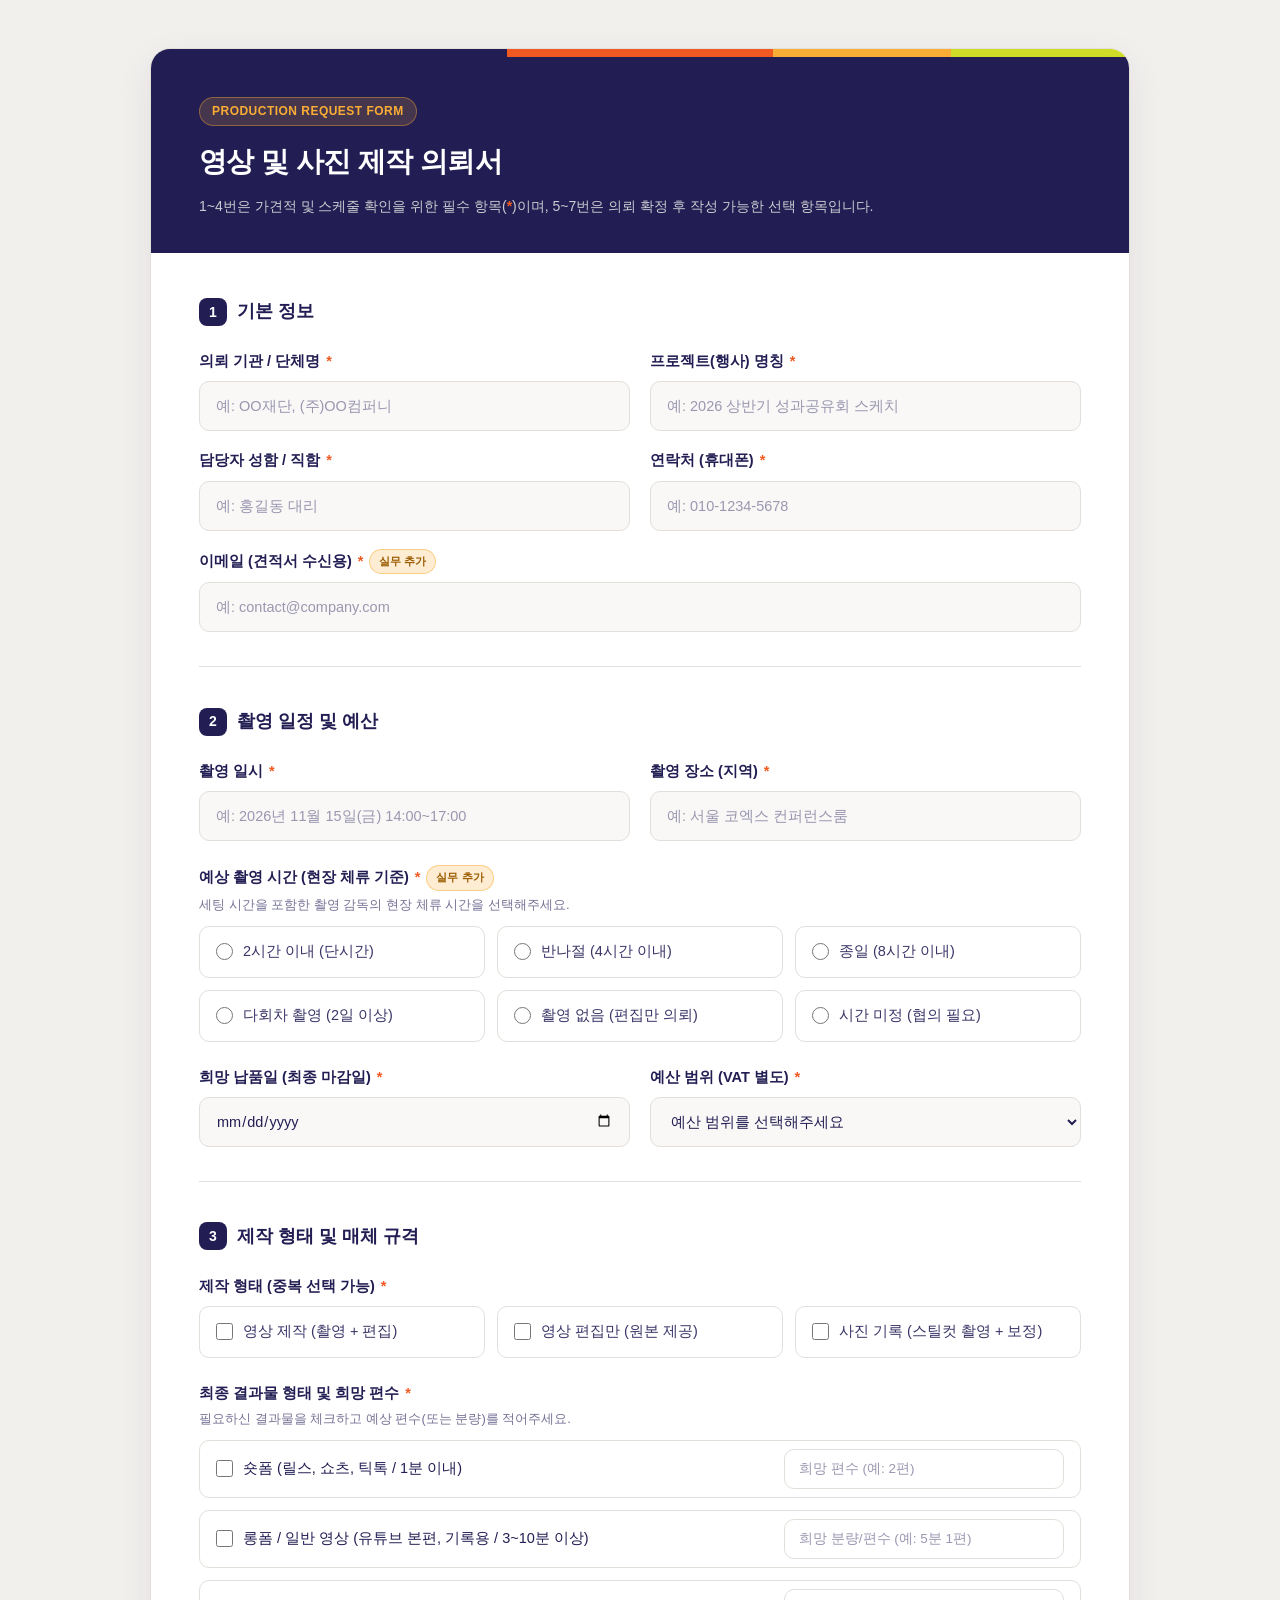
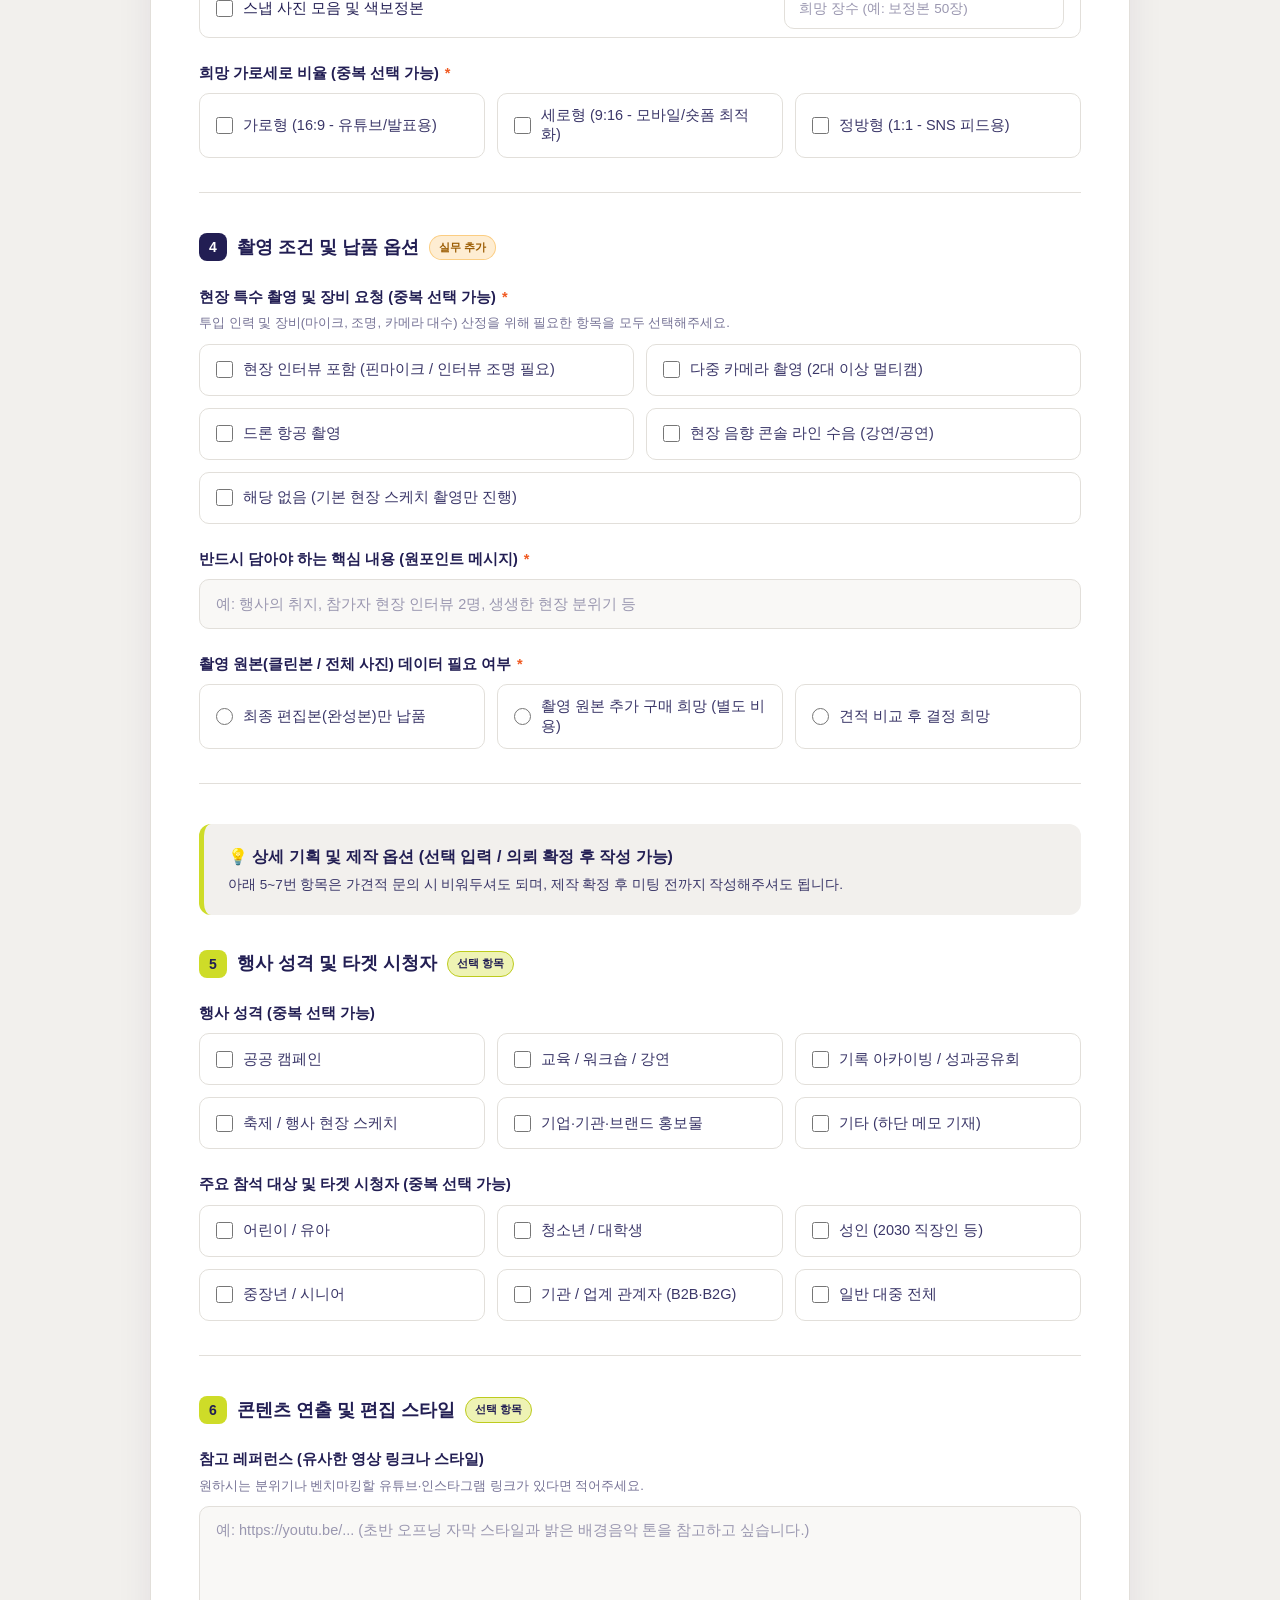
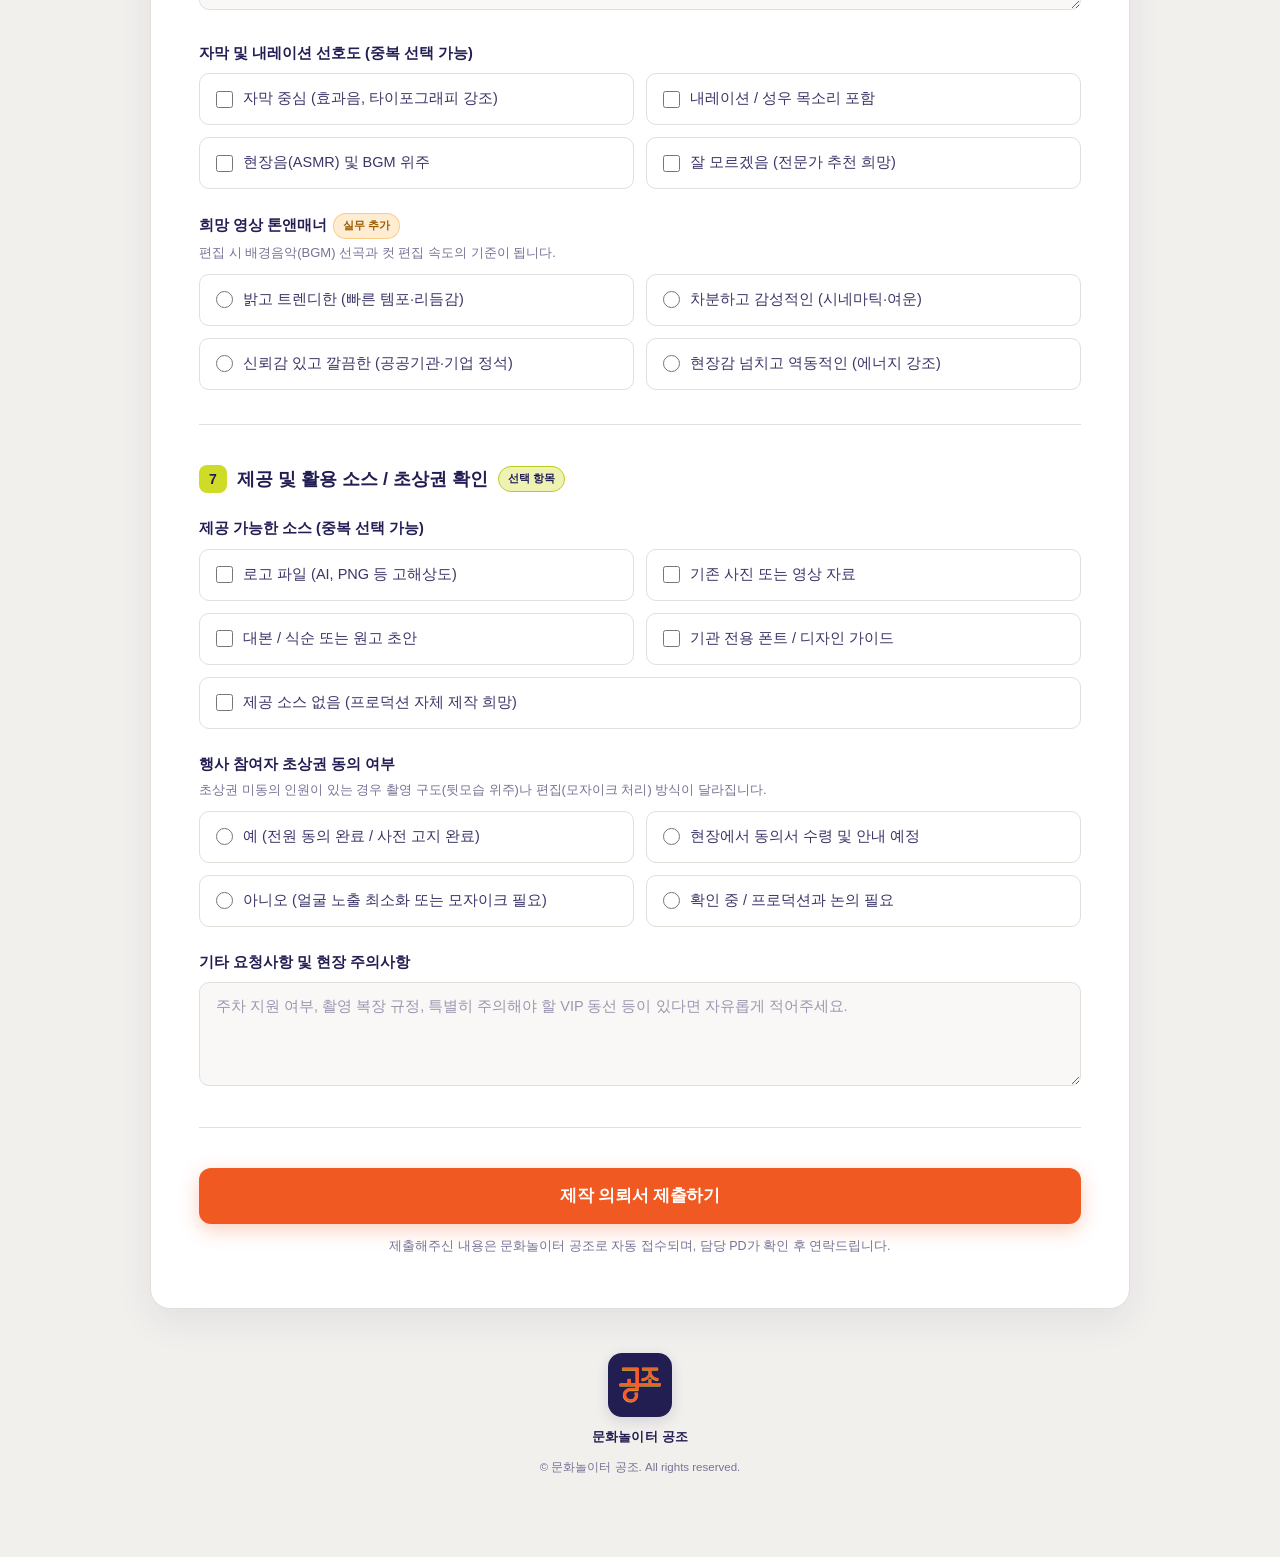
==== index.html @ 6159cf39 "Add files via upload" ====
<!DOCTYPE html>
<html lang="ko">
<head>
  <meta charset="UTF-8" />
  <meta name="viewport" content="width=device-width, initial-scale=1.0" />
  <title>영상 및 사진 제작 의뢰서</title>
  <style>
    :root {
      /* Brand Color Palette */
      --brand-bg: #F2F0ED;       /* Warm Off-White */
      --brand-amber: #FAAD34;    /* Golden Amber */
      --brand-lime: #CEDC28;     /* Chartreuse Lime */
      --brand-orange: #F05A22;   /* Vibrant Orange */
      --brand-navy: #221E53;     /* Deep Indigo Navy */

      /* UI Semantic Tokens */
      --card-bg: #FFFFFF;
      --surface-warm: #F9F8F6;
      --text-main: #221E53;
      --text-body: #3A3668;
      --text-muted: #767396;
      --border: #E2DFDA;
      --border-strong: #CEC9C0;
    }

    * {
      box-sizing: border-box;
      margin: 0;
      padding: 0;
    }

    body {
      font-family: -apple-system, BlinkMacSystemFont, "Pretendard", "Noto Sans KR", "Segoe UI", Roboto, sans-serif;
      background-color: var(--brand-bg);
      color: var(--text-main);
      line-height: 1.6;
      padding: 48px 16px 64px;
    }

    .container {
      max-width: 980px;
      margin: 0 auto;
      background: var(--card-bg);
      border-radius: 20px;
      box-shadow: 0 12px 36px rgba(34, 30, 83, 0.08);
      overflow: hidden;
      border: 1px solid var(--border);
    }

    /* Brand Color Bar at Top */
    .brand-bar {
      display: grid;
      grid-template-columns: 2fr 1.5fr 1fr 1fr;
      height: 8px;
    }
    .brand-bar span:nth-child(1) { background-color: var(--brand-navy); }
    .brand-bar span:nth-child(2) { background-color: var(--brand-orange); }
    .brand-bar span:nth-child(3) { background-color: var(--brand-amber); }
    .brand-bar span:nth-child(4) { background-color: var(--brand-lime); }

    /* Header */
    .header {
      background-color: var(--brand-navy);
      color: #FFFFFF;
      padding: 40px 48px 36px;
      position: relative;
    }

    .header-tag {
      display: inline-flex;
      align-items: center;
      gap: 6px;
      background-color: rgba(250, 173, 52, 0.16);
      color: var(--brand-amber);
      border: 1px solid rgba(250, 173, 52, 0.4);
      font-size: 12px;
      font-weight: 700;
      letter-spacing: 0.04em;
      padding: 4px 12px;
      border-radius: 999px;
      margin-bottom: 14px;
    }

    .header h1 {
      font-size: 28px;
      font-weight: 800;
      letter-spacing: -0.02em;
      margin-bottom: 10px;
      color: #FFFFFF;
    }

    .header p {
      color: rgba(242, 240, 237, 0.82);
      font-size: 14px;
    }

    .header p .req-dot {
      color: var(--brand-orange);
      font-weight: 800;
    }

    form {
      padding: 44px 48px 52px;
    }

    /* Sections */
    .section {
      margin-bottom: 40px;
      padding-bottom: 34px;
      border-bottom: 1px solid var(--border);
    }

    .section:last-of-type {
      border-bottom: none;
      margin-bottom: 28px;
    }

    .section-title {
      font-size: 18px;
      font-weight: 800;
      color: var(--brand-navy);
      margin-bottom: 24px;
      display: flex;
      align-items: center;
      flex-wrap: wrap;
      gap: 10px;
    }

    .sec-num {
      display: inline-flex;
      align-items: center;
      justify-content: center;
      width: 28px;
      height: 28px;
      border-radius: 8px;
      background-color: var(--brand-navy);
      color: #FFFFFF;
      font-size: 14px;
      font-weight: 800;
    }

    .sec-num.opt {
      background-color: var(--brand-lime);
      color: var(--brand-navy);
    }

    .badge-new {
      font-size: 11px;
      font-weight: 700;
      padding: 3px 9px;
      border-radius: 999px;
      background-color: rgba(250, 173, 52, 0.22);
      color: #9A5B00;
      border: 1px solid rgba(250, 173, 52, 0.5);
    }

    .badge-opt {
      font-size: 11px;
      font-weight: 700;
      padding: 3px 9px;
      border-radius: 999px;
      background-color: rgba(206, 220, 40, 0.35);
      color: var(--brand-navy);
      border: 1px solid #BDCB1E;
    }

    /* Phase 2 Banner (Sections 5-7) */
    .phase-banner {
      background-color: var(--brand-bg);
      border-left: 5px solid var(--brand-lime);
      border-radius: 12px;
      padding: 20px 24px;
      margin: 40px 0 34px;
    }

    .phase-banner h2 {
      font-size: 16px;
      font-weight: 800;
      color: var(--brand-navy);
      margin-bottom: 4px;
      display: flex;
      align-items: center;
      gap: 8px;
    }

    .phase-banner p {
      font-size: 13.5px;
      color: var(--text-body);
    }

    /* Form Controls */
    .form-grid {
      display: grid;
      grid-template-columns: repeat(2, minmax(0, 1fr));
      gap: 18px 20px;
    }

    .form-grid .form-group {
      margin-bottom: 0;
    }

    .form-group {
      margin-bottom: 24px;
    }

    .form-group:last-child {
      margin-bottom: 0;
    }

    .form-group.full {
      grid-column: 1 / -1;
    }

    label.field-label {
      display: flex;
      align-items: center;
      gap: 6px;
      font-size: 14.5px;
      font-weight: 700;
      color: var(--brand-navy);
      margin-bottom: 8px;
    }

    .req {
      color: var(--brand-orange);
      font-weight: 800;
    }

    .helper-text {
      font-size: 13px;
      color: var(--text-muted);
      margin-top: -4px;
      margin-bottom: 10px;
    }

    input[type="text"],
    input[type="tel"],
    input[type="email"],
    input[type="date"],
    input[type="number"],
    input[type="url"],
    select {
      width: 100%;
      height: 50px;
      padding: 0 16px;
      border: 1.5px solid var(--border);
      border-radius: 10px;
      font-size: 14.5px;
      font-family: inherit;
      color: var(--brand-navy);
      background: var(--surface-warm);
      transition: all 0.15s ease;
    }

    textarea {
      width: 100%;
      min-height: 104px;
      padding: 14px 16px;
      border: 1.5px solid var(--border);
      border-radius: 10px;
      font-size: 14.5px;
      font-family: inherit;
      color: var(--brand-navy);
      background: var(--surface-warm);
      resize: vertical;
      transition: all 0.15s ease;
    }

    input::placeholder,
    textarea::placeholder {
      color: #9A97B0;
    }

    input:focus,
    select:focus,
    textarea:focus {
      outline: none;
      background: #FFFFFF;
      border-color: var(--brand-orange);
      box-shadow: 0 0 0 3px rgba(240, 90, 34, 0.14);
    }

    /* Standardized Option Cards (Radio & Checkbox) */
    .options-grid {
      display: grid;
      grid-template-columns: repeat(3, minmax(0, 1fr));
      gap: 12px;
    }

    .options-grid.cols-2 {
      grid-template-columns: repeat(2, minmax(0, 1fr));
    }

    .options-grid.cols-3 {
      grid-template-columns: repeat(3, minmax(0, 1fr));
    }

    .option-card {
      display: flex;
      align-items: center;
      gap: 10px;
      min-height: 52px;
      padding: 12px 16px;
      border: 1.5px solid var(--border);
      border-radius: 10px;
      background-color: #FFFFFF;
      cursor: pointer;
      font-size: 14.5px;
      line-height: 1.35;
      color: var(--text-body);
      transition: all 0.15s ease;
    }

    .option-card.span-full {
      grid-column: 1 / -1;
    }

    .option-card:hover {
      background-color: var(--surface-warm);
      border-color: var(--brand-amber);
    }

    .option-card input {
      flex-shrink: 0;
      margin: 0;
      accent-color: var(--brand-orange);
      width: 17px;
      height: 17px;
    }

    .option-card:has(input:checked) {
      background-color: rgba(250, 173, 52, 0.08);
      border-color: var(--brand-orange);
      color: var(--brand-navy);
      font-weight: 700;
      box-shadow: 0 2px 8px rgba(240, 90, 34, 0.08);
    }

    /* Deliverable Inline Rows */
    .inline-input-row {
      display: grid;
      grid-template-columns: 1fr 280px;
      align-items: center;
      gap: 16px;
      min-height: 58px;
      padding: 8px 16px;
      border: 1.5px solid var(--border);
      border-radius: 10px;
      margin-bottom: 12px;
      background-color: #FFFFFF;
      transition: all 0.15s ease;
    }

    .inline-input-row:last-child {
      margin-bottom: 0;
    }

    .inline-input-row:has(input[type="checkbox"]:checked) {
      border-color: var(--brand-orange);
      background-color: rgba(250, 173, 52, 0.08);
    }

    .inline-input-row label {
      display: flex;
      align-items: center;
      gap: 10px;
      font-size: 14.5px;
      color: var(--brand-navy);
      font-weight: 500;
      cursor: pointer;
    }

    .inline-input-row input[type="checkbox"] {
      flex-shrink: 0;
      accent-color: var(--brand-orange);
      width: 17px;
      height: 17px;
    }

    .inline-input-row input[type="text"] {
      width: 100%;
      height: 40px;
      padding: 0 14px;
      font-size: 13.5px;
      background-color: #FFFFFF;
    }

    /* Submit CTA & Secondary Action Buttons */
    .submit-area {
      margin-top: 16px;
      display: flex;
      flex-direction: column;
      gap: 12px;
    }

    .submit-btn {
      width: 100%;
      padding: 17px 24px;
      background-color: var(--brand-orange);
      color: #FFFFFF;
      border: none;
      border-radius: 12px;
      font-size: 16.5px;
      font-weight: 800;
      letter-spacing: -0.01em;
      cursor: pointer;
      transition: background-color 0.18s ease, transform 0.1s ease, box-shadow 0.18s ease;
      box-shadow: 0 6px 20px rgba(240, 90, 34, 0.28);
    }

    .submit-btn:hover {
      background-color: var(--brand-navy);
      box-shadow: 0 6px 20px rgba(34, 30, 83, 0.25);
    }

    .submit-btn:disabled {
      opacity: 0.65;
      cursor: wait;
    }

    .secondary-actions {
      display: grid;
      grid-template-columns: 1fr 1fr;
      gap: 12px;
    }

    .sec-btn {
      padding: 13px 18px;
      background-color: var(--surface-warm);
      color: var(--brand-navy);
      border: 1.5px solid var(--border-strong);
      border-radius: 10px;
      font-size: 14px;
      font-weight: 700;
      cursor: pointer;
      display: inline-flex;
      align-items: center;
      justify-content: center;
      gap: 8px;
      transition: all 0.15s ease;
    }

    .sec-btn:hover {
      background-color: #FFFFFF;
      border-color: var(--brand-navy);
    }

    /* Operator Original View Banner */
    .admin-view-bar {
      display: none;
      max-width: 980px;
      margin: 0 auto 18px;
      background-color: var(--brand-navy);
      color: #FFFFFF;
      padding: 16px 24px;
      border-radius: 14px;
      border-left: 6px solid var(--brand-lime);
      box-shadow: 0 8px 24px rgba(34, 30, 83, 0.15);
      align-items: center;
      justify-content: space-between;
      flex-wrap: wrap;
      gap: 12px;
    }

    .admin-view-bar.active {
      display: flex;
    }

    .admin-view-info {
      display: flex;
      flex-direction: column;
      gap: 2px;
    }

    .admin-view-title {
      font-size: 15px;
      font-weight: 800;
      color: var(--brand-lime);
    }

    .admin-view-sub {
      font-size: 13px;
      color: rgba(242, 240, 237, 0.85);
    }

    .admin-view-actions {
      display: flex;
      gap: 10px;
    }

    .admin-btn {
      padding: 10px 16px;
      border-radius: 8px;
      font-size: 13.5px;
      font-weight: 700;
      cursor: pointer;
      border: none;
      transition: all 0.15s ease;
    }

    .admin-btn.primary {
      background-color: var(--brand-orange);
      color: #FFFFFF;
    }

    .admin-btn.primary:hover {
      background-color: var(--brand-amber);
      color: var(--brand-navy);
    }

    .admin-btn.outline {
      background-color: rgba(255, 255, 255, 0.12);
      color: #FFFFFF;
      border: 1px solid rgba(255, 255, 255, 0.3);
    }

    /* Result / Status Modal */
    .status-modal-backdrop {
      display: none;
      position: fixed;
      inset: 0;
      background: rgba(34, 30, 83, 0.55);
      z-index: 9999;
      align-items: center;
      justify-content: center;
      padding: 20px;
    }

    .status-modal-backdrop.active {
      display: flex;
    }

    .status-modal {
      background: #FFFFFF;
      max-width: 520px;
      width: 100%;
      border-radius: 18px;
      padding: 32px 28px;
      box-shadow: 0 20px 50px rgba(34, 30, 83, 0.25);
      border-top: 6px solid var(--brand-orange);
      text-align: center;
    }

    .status-modal h3 {
      font-size: 20px;
      font-weight: 800;
      color: var(--brand-navy);
      margin-bottom: 10px;
    }

    .status-modal p {
      font-size: 14px;
      color: var(--text-body);
      margin-bottom: 20px;
      line-height: 1.6;
    }

    .status-modal-btns {
      display: flex;
      gap: 10px;
      justify-content: center;
      flex-wrap: wrap;
    }

    .footer-note {
      text-align: center;
      font-size: 12.5px;
      color: var(--text-muted);
    }

    /* Page Bottom Brand Footer */
    .page-footer {
      max-width: 980px;
      margin: 28px auto 0;
      padding: 16px 20px;
      display: flex;
      flex-direction: column;
      align-items: center;
      justify-content: center;
      gap: 10px;
      text-align: center;
    }

    .brand-logo-link {
      display: inline-flex;
      align-items: center;
      justify-content: center;
      border-radius: 14px;
      overflow: hidden;
      box-shadow: 0 4px 14px rgba(34, 30, 83, 0.14);
      transition: transform 0.15s ease, box-shadow 0.15s ease;
    }

    .brand-logo-link:hover {
      transform: translateY(-2px);
      box-shadow: 0 6px 18px rgba(34, 30, 83, 0.22);
    }

    .brand-logo-img {
      width: 64px;
      height: 64px;
      display: block;
      object-fit: cover;
    }

    .brand-footer-name {
      font-size: 13px;
      font-weight: 700;
      color: var(--brand-navy);
      letter-spacing: 0.02em;
    }

    .brand-footer-copy {
      font-size: 11.5px;
      color: var(--text-muted);
    }

    @media (max-width: 768px) {
      .header {
        padding: 28px 22px;
      }
      form {
        padding: 28px 20px 36px;
      }
      .form-grid,
      .options-grid,
      .options-grid.cols-2,
      .options-grid.cols-3,
      .secondary-actions {
        grid-template-columns: 1fr;
      }
      .inline-input-row {
        grid-template-columns: 1fr;
        gap: 10px;
        padding: 12px 14px;
      }
    }

    /* Print / Save as PDF Mode */
    @media print {
      * {
        -webkit-print-color-adjust: exact !important;
        print-color-adjust: exact !important;
      }
      body {
        background-color: #FFFFFF !important;
        padding: 0 !important;
      }
      .container {
        max-width: 100% !important;
        box-shadow: none !important;
        border: 1px solid #CEC9C0 !important;
      }
      .no-print,
      .submit-area,
      .admin-view-bar,
      .status-modal-backdrop {
        display: none !important;
      }
      .section,
      .form-group,
      .phase-banner,
      .page-footer {
        break-inside: avoid;
      }
    }
  </style>
</head>
<body>
  <!-- Operator Original View Mode Bar (Shown when opening a submitted form link) -->
  <div id="adminViewBar" class="admin-view-bar no-print">
    <div class="admin-view-info">
      <div class="admin-view-title" id="adminViewTitle">📋 의뢰자 작성 원본 열람 모드</div>
      <div class="admin-view-sub" id="adminViewSub">의뢰자가 제출한 원본 화면입니다. 우측 버튼을 눌러 A4 PDF로 저장하거나 인쇄할 수 있습니다.</div>
    </div>
    <div class="admin-view-actions">
      <button type="button" class="admin-btn outline" id="toggleEditBtn" onclick="toggleReadOnlyMode()">✏️ 내용 수정 잠금 해제</button>
      <button type="button" class="admin-btn primary" onclick="window.print()">🖨️ A4 PDF로 저장 / 인쇄하기</button>
    </div>
  </div>

  <div class="container">
    <!-- Top Brand Palette Strip -->
    <div class="brand-bar">
      <span></span>
      <span></span>
      <span></span>
      <span></span>
    </div>

    <div class="header">
      <div class="header-tag">PRODUCTION REQUEST FORM</div>
      <h1>영상 및 사진 제작 의뢰서</h1>
      <p>1~4번은 가견적 및 스케줄 확인을 위한 필수 항목(<span class="req-dot">*</span>)이며, 5~7번은 의뢰 확정 후 작성 가능한 선택 항목입니다.</p>
    </div>

    <form id="productionRequestForm">
      <!-- 1. 기본 정보 -->
      <div class="section">
        <div class="section-title">
          <span class="sec-num">1</span>
          기본 정보
        </div>
        <div class="form-grid">
          <div class="form-group">
            <label class="field-label">의뢰 기관 / 단체명 <span class="req">*</span></label>
            <input type="text" name="organization" placeholder="예: OO재단, (주)OO컴퍼니" required />
          </div>
          <div class="form-group">
            <label class="field-label">프로젝트(행사) 명칭 <span class="req">*</span></label>
            <input type="text" name="projectName" placeholder="예: 2026 상반기 성과공유회 스케치" required />
          </div>
          <div class="form-group">
            <label class="field-label">담당자 성함 / 직함 <span class="req">*</span></label>
            <input type="text" name="managerName" placeholder="예: 홍길동 대리" required />
          </div>
          <div class="form-group">
            <label class="field-label">연락처 (휴대폰) <span class="req">*</span></label>
            <input type="tel" name="phone" placeholder="예: 010-1234-5678" required />
          </div>
          <div class="form-group full">
            <label class="field-label">
              이메일 (견적서 수신용) <span class="req">*</span>
              <span class="badge-new">실무 추가</span>
            </label>
            <input type="email" name="email" placeholder="예: contact@company.com" required />
          </div>
        </div>
      </div>

      <!-- 2. 일정 및 예산 -->
      <div class="section">
        <div class="section-title">
          <span class="sec-num">2</span>
          촬영 일정 및 예산
        </div>
        <div class="form-grid" style="margin-bottom: 24px;">
          <div class="form-group">
            <label class="field-label">촬영 일시 <span class="req">*</span></label>
            <input type="text" name="shootDate" placeholder="예: 2026년 11월 15일(금) 14:00~17:00" required />
          </div>
          <div class="form-group">
            <label class="field-label">촬영 장소 (지역) <span class="req">*</span></label>
            <input type="text" name="shootLocation" placeholder="예: 서울 코엑스 컨퍼런스룸" required />
          </div>
        </div>

        <div class="form-group">
          <label class="field-label">
            예상 촬영 시간 (현장 체류 기준) <span class="req">*</span>
            <span class="badge-new">실무 추가</span>
          </label>
          <p class="helper-text">세팅 시간을 포함한 촬영 감독의 현장 체류 시간을 선택해주세요.</p>
          <div class="options-grid cols-3">
            <label class="option-card">
              <input type="radio" name="shootDuration" value="2h" required />
              <span>2시간 이내 (단시간)</span>
            </label>
            <label class="option-card">
              <input type="radio" name="shootDuration" value="4h" />
              <span>반나절 (4시간 이내)</span>
            </label>
            <label class="option-card">
              <input type="radio" name="shootDuration" value="8h" />
              <span>종일 (8시간 이내)</span>
            </label>
            <label class="option-card">
              <input type="radio" name="shootDuration" value="multi" />
              <span>다회차 촬영 (2일 이상)</span>
            </label>
            <label class="option-card">
              <input type="radio" name="shootDuration" value="edit_only" />
              <span>촬영 없음 (편집만 의뢰)</span>
            </label>
            <label class="option-card">
              <input type="radio" name="shootDuration" value="undecided" />
              <span>시간 미정 (협의 필요)</span>
            </label>
          </div>
        </div>

        <div class="form-grid">
          <div class="form-group">
            <label class="field-label">희망 납품일 (최종 마감일) <span class="req">*</span></label>
            <input type="date" name="deadline" required />
          </div>
          <div class="form-group">
            <label class="field-label">예산 범위 (VAT 별도) <span class="req">*</span></label>
            <select name="budget" required>
              <option value="" disabled selected>예산 범위를 선택해주세요</option>
              <option value="under_100">100만 원 미만</option>
              <option value="100_300">100만 원 ~ 300만 원</option>
              <option value="300_500">300만 원 ~ 500만 원</option>
              <option value="500_1000">500만 원 ~ 1,000만 원</option>
              <option value="over_1000">1,000만 원 이상</option>
              <option value="proposal">예산 미정 (견적 제안 희망)</option>
            </select>
          </div>
        </div>
      </div>

      <!-- 3. 제작 형태 및 매체 규격 -->
      <div class="section">
        <div class="section-title">
          <span class="sec-num">3</span>
          제작 형태 및 매체 규격
        </div>

        <div class="form-group">
          <label class="field-label">제작 형태 (중복 선택 가능) <span class="req">*</span></label>
          <div class="options-grid cols-3">
            <label class="option-card">
              <input type="checkbox" name="prodType" value="video_full" />
              <span>영상 제작 (촬영 + 편집)</span>
            </label>
            <label class="option-card">
              <input type="checkbox" name="prodType" value="video_edit_only" />
              <span>영상 편집만 (원본 제공)</span>
            </label>
            <label class="option-card">
              <input type="checkbox" name="prodType" value="photo" />
              <span>사진 기록 (스틸컷 촬영 + 보정)</span>
            </label>
          </div>
        </div>

        <div class="form-group">
          <label class="field-label">최종 결과물 형태 및 희망 편수 <span class="req">*</span></label>
          <p class="helper-text">필요하신 결과물을 체크하고 예상 편수(또는 분량)를 적어주세요.</p>
          <div class="inline-input-row">
            <label>
              <input type="checkbox" name="deliverable" value="shortform" />
              <span>숏폼 (릴스, 쇼츠, 틱톡 / 1분 이내)</span>
            </label>
            <input type="text" name="shortformCount" placeholder="희망 편수 (예: 2편)" />
          </div>
          <div class="inline-input-row">
            <label>
              <input type="checkbox" name="deliverable" value="longform" />
              <span>롱폼 / 일반 영상 (유튜브 본편, 기록용 / 3~10분 이상)</span>
            </label>
            <input type="text" name="longformCount" placeholder="희망 분량/편수 (예: 5분 1편)" />
          </div>
          <div class="inline-input-row">
            <label>
              <input type="checkbox" name="deliverable" value="photo_snap" />
              <span>스냅 사진 모음 및 색보정본</span>
            </label>
            <input type="text" name="photoCount" placeholder="희망 장수 (예: 보정본 50장)" />
          </div>
        </div>

        <div class="form-group">
          <label class="field-label">희망 가로세로 비율 (중복 선택 가능) <span class="req">*</span></label>
          <div class="options-grid cols-3">
            <label class="option-card">
              <input type="checkbox" name="aspectRatio" value="16:9" />
              <span>가로형 (16:9 - 유튜브/발표용)</span>
            </label>
            <label class="option-card">
              <input type="checkbox" name="aspectRatio" value="9:16" />
              <span>세로형 (9:16 - 모바일/숏폼 최적화)</span>
            </label>
            <label class="option-card">
              <input type="checkbox" name="aspectRatio" value="1:1" />
              <span>정방형 (1:1 - SNS 피드용)</span>
            </label>
          </div>
        </div>
      </div>

      <!-- 4. 현장 촬영 조건 및 원본 옵션 -->
      <div class="section">
        <div class="section-title">
          <span class="sec-num">4</span>
          촬영 조건 및 납품 옵션
          <span class="badge-new">실무 추가</span>
        </div>

        <div class="form-group">
          <label class="field-label">현장 특수 촬영 및 장비 요청 (중복 선택 가능) <span class="req">*</span></label>
          <p class="helper-text">투입 인력 및 장비(마이크, 조명, 카메라 대수) 산정을 위해 필요한 항목을 모두 선택해주세요.</p>
          <div class="options-grid cols-2">
            <label class="option-card">
              <input type="checkbox" name="specialReq" value="interview" />
              <span>현장 인터뷰 포함 (핀마이크 / 인터뷰 조명 필요)</span>
            </label>
            <label class="option-card">
              <input type="checkbox" name="specialReq" value="multicam" />
              <span>다중 카메라 촬영 (2대 이상 멀티캠)</span>
            </label>
            <label class="option-card">
              <input type="checkbox" name="specialReq" value="drone" />
              <span>드론 항공 촬영</span>
            </label>
            <label class="option-card">
              <input type="checkbox" name="specialReq" value="audio_line" />
              <span>현장 음향 콘솔 라인 수음 (강연/공연)</span>
            </label>
            <label class="option-card span-full">
              <input type="checkbox" name="specialReq" value="basic" />
              <span>해당 없음 (기본 현장 스케치 촬영만 진행)</span>
            </label>
          </div>
        </div>

        <div class="form-group">
          <label class="field-label">반드시 담아야 하는 핵심 내용 (원포인트 메시지) <span class="req">*</span></label>
          <input type="text" name="keyMessage" placeholder="예: 행사의 취지, 참가자 현장 인터뷰 2명, 생생한 현장 분위기 등" required />
        </div>

        <div class="form-group">
          <label class="field-label">촬영 원본(클린본 / 전체 사진) 데이터 필요 여부 <span class="req">*</span></label>
          <div class="options-grid cols-3">
            <label class="option-card">
              <input type="radio" name="rawData" value="final_only" required />
              <span>최종 편집본(완성본)만 납품</span>
            </label>
            <label class="option-card">
              <input type="radio" name="rawData" value="raw_needed" />
              <span>촬영 원본 추가 구매 희망 (별도 비용)</span>
            </label>
            <label class="option-card">
              <input type="radio" name="rawData" value="consult" />
              <span>견적 비교 후 결정 희망</span>
            </label>
          </div>
        </div>
      </div>

      <!-- 선택 옵션 구분 배너 (5번 이후) -->
      <div class="phase-banner">
        <h2>💡 상세 기획 및 제작 옵션 (선택 입력 / 의뢰 확정 후 작성 가능)</h2>
        <p>아래 5~7번 항목은 가견적 문의 시 비워두셔도 되며, 제작 확정 후 미팅 전까지 작성해주셔도 됩니다.</p>
      </div>

      <!-- 5. 행사 성격 및 타겟 시청자 (선택) -->
      <div class="section">
        <div class="section-title">
          <span class="sec-num opt">5</span>
          행사 성격 및 타겟 시청자
          <span class="badge-opt">선택 항목</span>
        </div>

        <div class="form-group">
          <label class="field-label">행사 성격 (중복 선택 가능)</label>
          <div class="options-grid cols-3">
            <label class="option-card">
              <input type="checkbox" name="eventType" value="campaign" />
              <span>공공 캠페인</span>
            </label>
            <label class="option-card">
              <input type="checkbox" name="eventType" value="education" />
              <span>교육 / 워크숍 / 강연</span>
            </label>
            <label class="option-card">
              <input type="checkbox" name="eventType" value="archive" />
              <span>기록 아카이빙 / 성과공유회</span>
            </label>
            <label class="option-card">
              <input type="checkbox" name="eventType" value="festival" />
              <span>축제 / 행사 현장 스케치</span>
            </label>
            <label class="option-card">
              <input type="checkbox" name="eventType" value="promo" />
              <span>기업·기관·브랜드 홍보물</span>
            </label>
            <label class="option-card">
              <input type="checkbox" name="eventType" value="other" />
              <span>기타 (하단 메모 기재)</span>
            </label>
          </div>
        </div>

        <div class="form-group">
          <label class="field-label">주요 참석 대상 및 타겟 시청자 (중복 선택 가능)</label>
          <div class="options-grid cols-3">
            <label class="option-card">
              <input type="checkbox" name="targetAudience" value="kids" />
              <span>어린이 / 유아</span>
            </label>
            <label class="option-card">
              <input type="checkbox" name="targetAudience" value="youth" />
              <span>청소년 / 대학생</span>
            </label>
            <label class="option-card">
              <input type="checkbox" name="targetAudience" value="adults" />
              <span>성인 (2030 직장인 등)</span>
            </label>
            <label class="option-card">
              <input type="checkbox" name="targetAudience" value="senior" />
              <span>중장년 / 시니어</span>
            </label>
            <label class="option-card">
              <input type="checkbox" name="targetAudience" value="b2b" />
              <span>기관 / 업계 관계자 (B2B·B2G)</span>
            </label>
            <label class="option-card">
              <input type="checkbox" name="targetAudience" value="public" />
              <span>일반 대중 전체</span>
            </label>
          </div>
        </div>
      </div>

      <!-- 6. 콘텐츠 연출 및 편집 디테일 (선택) -->
      <div class="section">
        <div class="section-title">
          <span class="sec-num opt">6</span>
          콘텐츠 연출 및 편집 스타일
          <span class="badge-opt">선택 항목</span>
        </div>

        <div class="form-group">
          <label class="field-label">참고 레퍼런스 (유사한 영상 링크나 스타일)</label>
          <p class="helper-text">원하시는 분위기나 벤치마킹할 유튜브·인스타그램 링크가 있다면 적어주세요.</p>
          <textarea name="reference" placeholder="예: https://youtu.be/... (초반 오프닝 자막 스타일과 밝은 배경음악 톤을 참고하고 싶습니다.)"></textarea>
        </div>

        <div class="form-group">
          <label class="field-label">자막 및 내레이션 선호도 (중복 선택 가능)</label>
          <div class="options-grid cols-2">
            <label class="option-card">
              <input type="checkbox" name="audioStyle" value="subtitle_focus" />
              <span>자막 중심 (효과음, 타이포그래피 강조)</span>
            </label>
            <label class="option-card">
              <input type="checkbox" name="audioStyle" value="narration" />
              <span>내레이션 / 성우 목소리 포함</span>
            </label>
            <label class="option-card">
              <input type="checkbox" name="audioStyle" value="bgm_asmr" />
              <span>현장음(ASMR) 및 BGM 위주</span>
            </label>
            <label class="option-card">
              <input type="checkbox" name="audioStyle" value="recommend" />
              <span>잘 모르겠음 (전문가 추천 희망)</span>
            </label>
          </div>
        </div>

        <div class="form-group">
          <label class="field-label">
            희망 영상 톤앤매너
            <span class="badge-new">실무 추가</span>
          </label>
          <p class="helper-text">편집 시 배경음악(BGM) 선곡과 컷 편집 속도의 기준이 됩니다.</p>
          <div class="options-grid cols-2">
            <label class="option-card">
              <input type="radio" name="toneAndManner" value="trendy" />
              <span>밝고 트렌디한 (빠른 템포·리듬감)</span>
            </label>
            <label class="option-card">
              <input type="radio" name="toneAndManner" value="cinematic" />
              <span>차분하고 감성적인 (시네마틱·여운)</span>
            </label>
            <label class="option-card">
              <input type="radio" name="toneAndManner" value="trustworthy" />
              <span>신뢰감 있고 깔끔한 (공공기관·기업 정석)</span>
            </label>
            <label class="option-card">
              <input type="radio" name="toneAndManner" value="dynamic" />
              <span>현장감 넘치고 역동적인 (에너지 강조)</span>
            </label>
          </div>
        </div>
      </div>

      <!-- 7. 제공 소스 및 초상권·저작권 확인 (선택) -->
      <div class="section">
        <div class="section-title">
          <span class="sec-num opt">7</span>
          제공 및 활용 소스 / 초상권 확인
          <span class="badge-opt">선택 항목</span>
        </div>

        <div class="form-group">
          <label class="field-label">제공 가능한 소스 (중복 선택 가능)</label>
          <div class="options-grid cols-2">
            <label class="option-card">
              <input type="checkbox" name="providedAssets" value="logo" />
              <span>로고 파일 (AI, PNG 등 고해상도)</span>
            </label>
            <label class="option-card">
              <input type="checkbox" name="providedAssets" value="past_media" />
              <span>기존 사진 또는 영상 자료</span>
            </label>
            <label class="option-card">
              <input type="checkbox" name="providedAssets" value="script" />
              <span>대본 / 식순 또는 원고 초안</span>
            </label>
            <label class="option-card">
              <input type="checkbox" name="providedAssets" value="guideline" />
              <span>기관 전용 폰트 / 디자인 가이드</span>
            </label>
            <label class="option-card span-full">
              <input type="checkbox" name="providedAssets" value="none" />
              <span>제공 소스 없음 (프로덕션 자체 제작 희망)</span>
            </label>
          </div>
        </div>

        <div class="form-group">
          <label class="field-label">행사 참여자 초상권 동의 여부</label>
          <p class="helper-text">초상권 미동의 인원이 있는 경우 촬영 구도(뒷모습 위주)나 편집(모자이크 처리) 방식이 달라집니다.</p>
          <div class="options-grid cols-2">
            <label class="option-card">
              <input type="radio" name="portraitRight" value="agreed" />
              <span>예 (전원 동의 완료 / 사전 고지 완료)</span>
            </label>
            <label class="option-card">
              <input type="radio" name="portraitRight" value="on_site" />
              <span>현장에서 동의서 수령 및 안내 예정</span>
            </label>
            <label class="option-card">
              <input type="radio" name="portraitRight" value="no_mosaic" />
              <span>아니오 (얼굴 노출 최소화 또는 모자이크 필요)</span>
            </label>
            <label class="option-card">
              <input type="radio" name="portraitRight" value="consult" />
              <span>확인 중 / 프로덕션과 논의 필요</span>
            </label>
          </div>
        </div>

        <div class="form-group">
          <label class="field-label">기타 요청사항 및 현장 주의사항</label>
          <textarea name="additionalNotes" placeholder="주차 지원 여부, 촬영 복장 규정, 특별히 주의해야 할 VIP 동선 등이 있다면 자유롭게 적어주세요."></textarea>
        </div>
      </div>

      <div class="submit-area no-print" id="clientSubmitArea">
        <button type="submit" id="submitBtn" class="submit-btn">제작 의뢰서 제출하기</button>
        <p class="footer-note">제출해주신 내용은 문화놀이터 공조로 자동 접수되며, 담당 PD가 확인 후 연락드립니다.</p>
      </div>

      <!-- 운영자 전용 하단 액션 영역 (메일의 원본 열람 링크로 열었을 때만 표시됨) -->
      <div class="submit-area no-print" id="adminBottomActions" style="display: none;">
        <div class="secondary-actions">
          <button type="button" class="submit-btn" onclick="window.print()">🖨️ A4 PDF로 저장 / 인쇄하기</button>
          <button type="button" class="sec-btn" onclick="copyShareableFormUrl()">🔗 작성된 원본 열람 링크 복사</button>
        </div>
      </div>
    </form>
  </div>

  <footer class="page-footer">
    <div class="brand-logo-link">
      <img src="[data-uri]" alt="문화놀이터 공조 로고" class="brand-logo-img" />
    </div>
    <div class="brand-footer-name">문화놀이터 공조</div>
    <div class="brand-footer-copy">© 문화놀이터 공조. All rights reserved.</div>
  </footer>

  <!-- Status Modal -->
  <div id="statusModal" class="status-modal-backdrop no-print">
    <div class="status-modal">
      <h3 id="modalTitle">제출이 완료되었습니다!</h3>
      <p id="modalDesc">작성해주신 제작 의뢰서가 문화놀이터 공조로 정상 접수되었습니다.</p>
      <div class="status-modal-btns">
        <button type="button" class="admin-btn primary" onclick="closeStatusModal()">확인 (닫기)</button>
      </div>
    </div>
  </div>

  <script>
    /**
     * ============================================================
     * [문화놀이터 공조] 의뢰서 수신 설정
     * 1) COMPANY_EMAIL: 의뢰서를 수신할 대표 이메일 주소
     * 2) GOOGLE_SCRIPT_URL: 구글 스프레드시트 자동 저장용 웹앱 URL (설정 가이드 참고)
     * ============================================================
     */
    const COMPANY_EMAIL = "jeju.gongjo@gmail.com";
    const GOOGLE_SCRIPT_URL = "https://script.google.com/macros/s/AKfycbwAH9HEvyhinO4sqj4y7cyQRxK5GzeOOQQiyOSczjBF3BJq9dVtOf4Bf8C7EDoh_ECj/exec";

    const form = document.getElementById("productionRequestForm");

    // 1. 현재 폼에 입력된 모든 데이터를 직렬화하여 '원본 폼 복원용 URL(?view=1&d=...)' 생성
    function serializeFormState() {
      const state = {};
      const elements = form.querySelectorAll("input, select, textarea");
      elements.forEach((el) => {
        if (!el.name) return;
        if (el.type === "checkbox") {
          if (!state[el.name]) state[el.name] = [];
          if (el.checked) state[el.name].push(el.value);
        } else if (el.type === "radio") {
          if (el.checked) state[el.name] = el.value;
        } else {
          if (el.value) state[el.name] = el.value;
        }
      });
      state._submittedAt = new Date().toLocaleString("ko-KR");
      const jsonStr = JSON.stringify(state);
      const encoded = btoa(encodeURIComponent(jsonStr));
      const baseUrl = window.location.href.split("?")[0];
      return `${baseUrl}?view=1&d=${encoded}`;
    }

    // 2. 메일의 [작성된 원본 폼 열기] 링크(?view=1&d=...)로 접속했을 때만 원본 복원 및 운영자 전용 버튼 활성화
    function applyEncodedState(inputStr) {
      if (!inputStr) return false;
      let encoded = inputStr.trim();
      if (encoded.includes("d=")) {
        encoded = encoded.split("d=")[1].split("&")[0];
      }

      try {
        const jsonStr = decodeURIComponent(atob(encoded));
        const state = JSON.parse(jsonStr);

        form.reset();

        const elements = form.querySelectorAll("input, select, textarea");
        elements.forEach((el) => {
          if (!el.name || !(el.name in state)) return;
          const val = state[el.name];
          if (el.type === "checkbox") {
            el.checked = Array.isArray(val) && val.includes(el.value);
          } else if (el.type === "radio") {
            el.checked = val === el.value;
          } else {
            el.value = val;
          }
        });

        // 운영자 전용 상단 바 & 하단 PDF 저장 영역 활성화, 일반 제출 버튼 숨김
        const bar = document.getElementById("adminViewBar");
        const titleEl = document.getElementById("adminViewTitle");
        const subEl = document.getElementById("adminViewSub");
        const clientSubmitArea = document.getElementById("clientSubmitArea");
        const adminBottomActions = document.getElementById("adminBottomActions");

        bar.classList.add("active");
        if (clientSubmitArea) clientSubmitArea.style.display = "none";
        if (adminBottomActions) adminBottomActions.style.display = "flex";

        const org = state.organization || "의뢰처";
        const proj = state.projectName || "프로젝트";
        const time = state._submittedAt || "";
        titleEl.textContent = `📋 [${org} - ${proj}] 작성 원본 열람 모드 (운영자 전용)`;
        subEl.textContent = `제출 일시: ${time} | 우측 [A4 PDF로 저장 / 인쇄하기] 버튼을 눌러 원본 형태 그대로 보관하세요.`;

        setReadOnlyMode(true);
        window.scrollTo({ top: 0, behavior: "smooth" });
        return true;
      } catch (err) {
        console.error("원본 데이터 복원 오류:", err);
        return false;
      }
    }

    function restoreFormFromUrl() {
      const params = new URLSearchParams(window.location.search);
      const encoded = params.get("d");
      if (encoded) {
        applyEncodedState(encoded);
      }
    }

    let isReadOnly = false;
    function setReadOnlyMode(lock) {
      isReadOnly = lock;
      const elements = form.querySelectorAll("input, select, textarea");
      elements.forEach((el) => {
        el.disabled = lock;
      });
      const toggleBtn = document.getElementById("toggleEditBtn");
      if (toggleBtn) {
        toggleBtn.textContent = lock ? "✏️ 내용 수정 잠금 해제" : "🔒 열람 전용으로 잠그기";
      }
    }

    function toggleReadOnlyMode() {
      setReadOnlyMode(!isReadOnly);
    }

    // 3. 원본 열람 링크 클립보드 복사
    function copyShareableFormUrl() {
      const shareUrl = serializeFormState();
      navigator.clipboard.writeText(shareUrl).then(() => {
        showStatusModal(
          "🔗 작성본 원본 링크가 복사되었습니다!",
          "복사된 링크를 메신저나 메일로 전달하면, 상대방도 지금 체크된 원본 폼 화면 그대로 열어보고 PDF로 저장할 수 있습니다."
        );
      });
    }

    // 4. 사람이 읽기 쉬운 한글 요약 데이터 추출 (이메일 & 구글 시트용)
    function collectReadableSummary(shareUrl) {
      const getCheckedTexts = (name) => {
        return Array.from(form.querySelectorAll(`input[name="${name}"]:checked`))
          .map((input) => input.parentElement.innerText.trim())
          .join(", ") || "-";
      };
      const getVal = (name) => {
        const el = form.querySelector(`[name="${name}"]`);
        return el && el.value ? el.value.trim() : "-";
      };
      const getSelectText = (name) => {
        const sel = form.querySelector(`select[name="${name}"]`);
        return sel && sel.selectedIndex > 0 ? sel.options[sel.selectedIndex].text : "-";
      };

      return {
        "_subject": `[제작의뢰서] ${getVal("organization")} - ${getVal("projectName")}`,
        "제출일시": new Date().toLocaleString("ko-KR"),
        "1_의뢰기관명": getVal("organization"),
        "1_프로젝트명": getVal("projectName"),
        "1_담당자": getVal("managerName"),
        "1_연락처": getVal("phone"),
        "1_이메일": getVal("email"),
        "2_촬영일시": getVal("shootDate"),
        "2_촬영장소": getVal("shootLocation"),
        "2_예상촬영시간": getCheckedTexts("shootDuration"),
        "2_희망납품일": getVal("deadline"),
        "2_예산범위": getSelectText("budget"),
        "3_제작형태": getCheckedTexts("prodType"),
        "3_결과물_종류": getCheckedTexts("deliverable"),
        "3_숏폼편수": getVal("shortformCount"),
        "3_롱폼분량": getVal("longformCount"),
        "3_사진장수": getVal("photoCount"),
        "3_화면비율": getCheckedTexts("aspectRatio"),
        "4_특수촬영요청": getCheckedTexts("specialReq"),
        "4_핵심메시지": getVal("keyMessage"),
        "4_원본데이터필요여부": getCheckedTexts("rawData"),
        "5_행사성격": getCheckedTexts("eventType"),
        "5_타겟시청자": getCheckedTexts("targetAudience"),
        "6_참고레퍼런스": getVal("reference"),
        "6_자막내레이션": getCheckedTexts("audioStyle"),
        "6_영상톤앤매너": getCheckedTexts("toneAndManner"),
        "7_제공가능소스": getCheckedTexts("providedAssets"),
        "7_초상권동의여부": getCheckedTexts("portraitRight"),
        "7_기타요청사항": getVal("additionalNotes"),
        "원본폼_열람_및_PDF저장_링크": shareUrl
      };
    }

    function showStatusModal(title, desc) {
      document.getElementById("modalTitle").textContent = title;
      document.getElementById("modalDesc").textContent = desc;
      document.getElementById("statusModal").classList.add("active");
    }

    function closeStatusModal() {
      document.getElementById("statusModal").classList.remove("active");
    }

    // 5. 폼 제출 이벤트 처리 (구글 시트 자동 기록 + jeju.gongjo@gmail.com 이메일 동시 발송)
    form.addEventListener("submit", async function (e) {
      e.preventDefault();

      const submitBtn = document.getElementById("submitBtn");
      const originalBtnText = submitBtn.textContent;
      submitBtn.disabled = true;
      submitBtn.textContent = "전송 중입니다... 잠시만 기다려주세요";

      const shareUrl = serializeFormState();
      const payload = collectReadableSummary(shareUrl);

      let sentSuccess = false;

      try {
        if (GOOGLE_SCRIPT_URL && GOOGLE_SCRIPT_URL.startsWith("https://")) {
          await fetch(GOOGLE_SCRIPT_URL, {
            method: "POST",
            mode: "no-cors",
            headers: { "Content-Type": "text/plain;charset=utf-8" },
            body: JSON.stringify(payload)
          });
          sentSuccess = true;
        }
      } catch (err) {
        console.warn("자동 전송 중 네트워크 예외:", err);
      } finally {
        submitBtn.disabled = false;
        submitBtn.textContent = originalBtnText;
      }

      if (sentSuccess) {
        showStatusModal(
          "✅ 의뢰서 제출이 완료되었습니다!",
          `작성하신 제작 의뢰서가 문화놀이터 공조(${COMPANY_EMAIL})로 정상 전송되었습니다.`
        );
      } else {
        // 오프라인/로컬 보안 차단 시 기본 메일 클라이언트로 즉시 발송 폴백
        const bodyLines = Object.entries(payload)
          .map(([k, v]) => `• ${k}: ${v}`)
          .join("\n");
        const mailtoUrl = `mailto:${COMPANY_EMAIL}?subject=${encodeURIComponent(payload._subject)}&body=${encodeURIComponent(bodyLines)}`;
        window.location.href = mailtoUrl;
        showStatusModal(
          "📧 메일 발송 창을 열었습니다",
          `작성하신 모든 내역이 ${COMPANY_EMAIL} 수신 메일함에 자동으로 채워졌습니다. 메일 보내기 버튼을 눌러 완료해 주세요.`
        );
      }
    });

    // 페이지 로드 시 URL에 원본 복원 데이터가 있으면 자동 실행
    window.addEventListener("DOMContentLoaded", restoreFormFromUrl);
  </script>
</body>
</html>
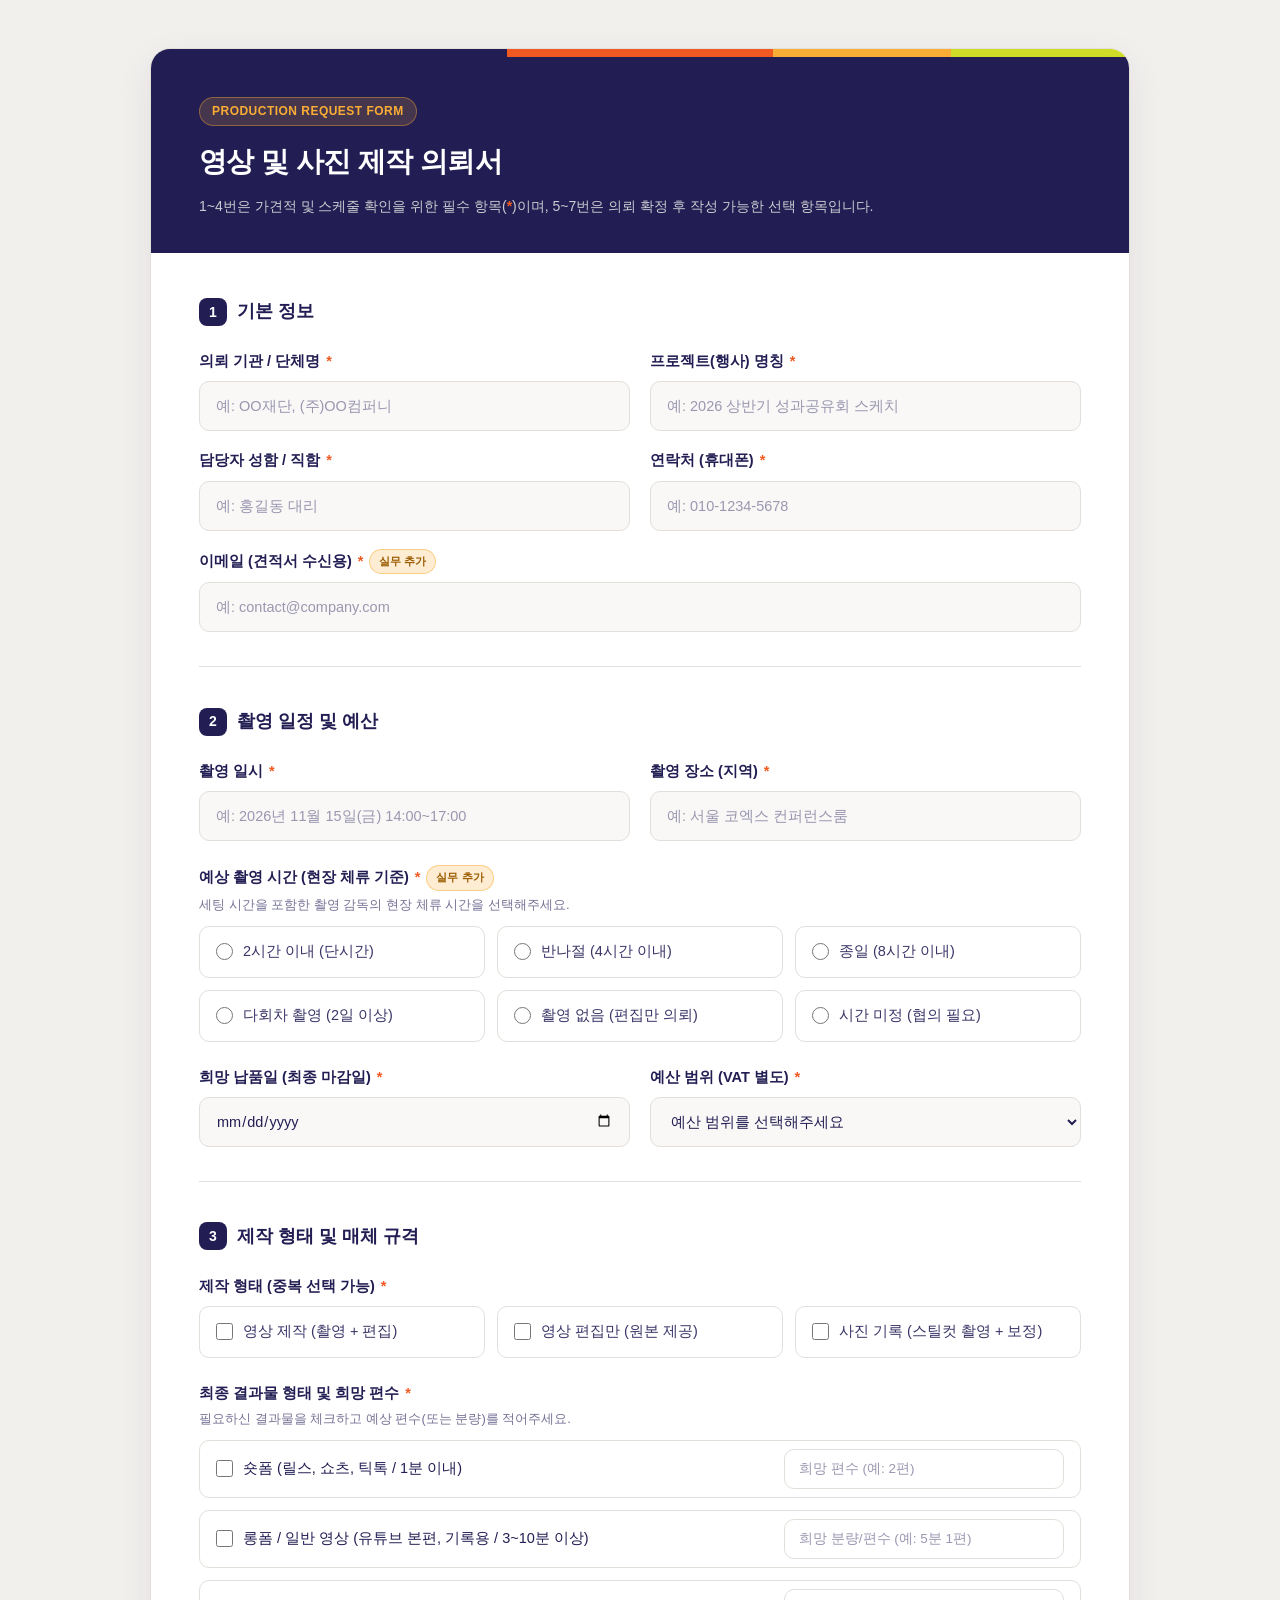
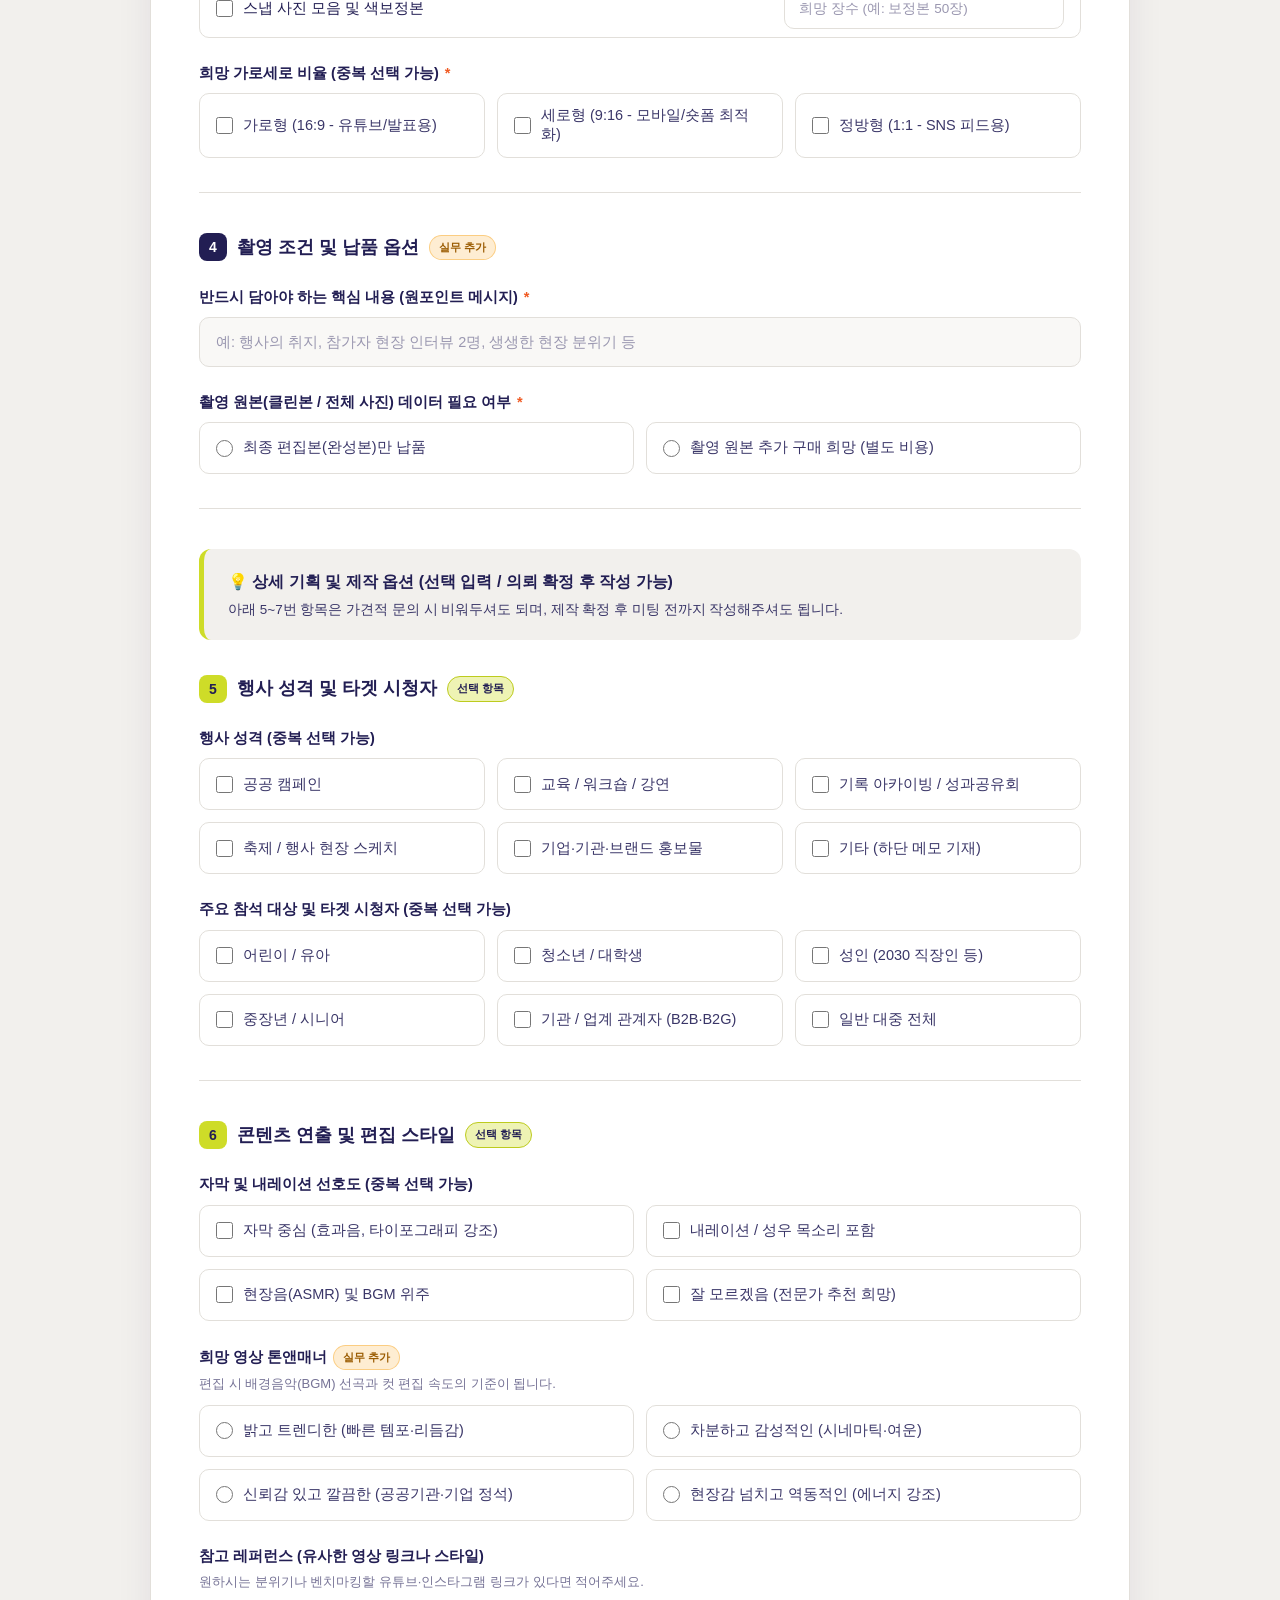
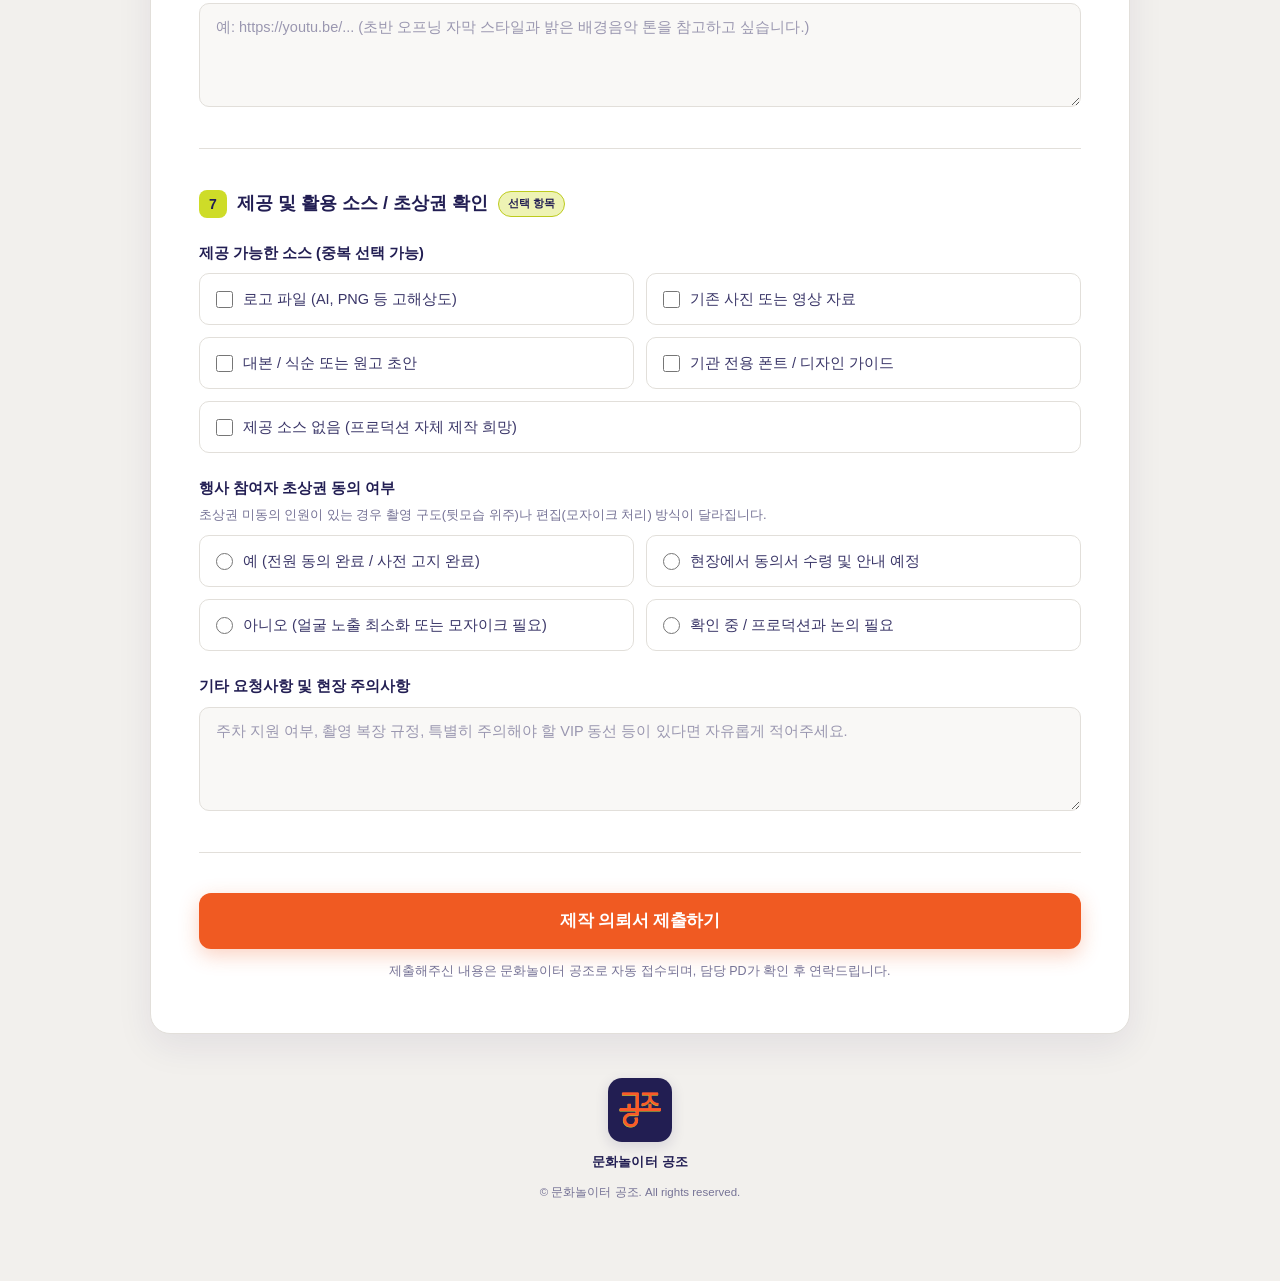
==== commit 1d3e1c40: "Add files via upload" ====
--- a/index.html
+++ b/index.html
@@ -878,40 +878,13 @@
         </div>
 
         <div class="form-group">
-          <label class="field-label">현장 특수 촬영 및 장비 요청 (중복 선택 가능) <span class="req">*</span></label>
-          <p class="helper-text">투입 인력 및 장비(마이크, 조명, 카메라 대수) 산정을 위해 필요한 항목을 모두 선택해주세요.</p>
-          <div class="options-grid cols-2">
-            <label class="option-card">
-              <input type="checkbox" name="specialReq" value="interview" />
-              <span>현장 인터뷰 포함 (핀마이크 / 인터뷰 조명 필요)</span>
-            </label>
-            <label class="option-card">
-              <input type="checkbox" name="specialReq" value="multicam" />
-              <span>다중 카메라 촬영 (2대 이상 멀티캠)</span>
-            </label>
-            <label class="option-card">
-              <input type="checkbox" name="specialReq" value="drone" />
-              <span>드론 항공 촬영</span>
-            </label>
-            <label class="option-card">
-              <input type="checkbox" name="specialReq" value="audio_line" />
-              <span>현장 음향 콘솔 라인 수음 (강연/공연)</span>
-            </label>
-            <label class="option-card span-full">
-              <input type="checkbox" name="specialReq" value="basic" />
-              <span>해당 없음 (기본 현장 스케치 촬영만 진행)</span>
-            </label>
-          </div>
-        </div>
-
-        <div class="form-group">
           <label class="field-label">반드시 담아야 하는 핵심 내용 (원포인트 메시지) <span class="req">*</span></label>
           <input type="text" name="keyMessage" placeholder="예: 행사의 취지, 참가자 현장 인터뷰 2명, 생생한 현장 분위기 등" required />
         </div>
 
         <div class="form-group">
           <label class="field-label">촬영 원본(클린본 / 전체 사진) 데이터 필요 여부 <span class="req">*</span></label>
-          <div class="options-grid cols-3">
+          <div class="options-grid cols-2">
             <label class="option-card">
               <input type="radio" name="rawData" value="final_only" required />
               <span>최종 편집본(완성본)만 납품</span>
@@ -919,10 +892,6 @@
             <label class="option-card">
               <input type="radio" name="rawData" value="raw_needed" />
               <span>촬영 원본 추가 구매 희망 (별도 비용)</span>
-            </label>
-            <label class="option-card">
-              <input type="radio" name="rawData" value="consult" />
-              <span>견적 비교 후 결정 희망</span>
             </label>
           </div>
         </div>
@@ -1009,12 +978,6 @@
           <span class="sec-num opt">6</span>
           콘텐츠 연출 및 편집 스타일
           <span class="badge-opt">선택 항목</span>
-        </div>
-
-        <div class="form-group">
-          <label class="field-label">참고 레퍼런스 (유사한 영상 링크나 스타일)</label>
-          <p class="helper-text">원하시는 분위기나 벤치마킹할 유튜브·인스타그램 링크가 있다면 적어주세요.</p>
-          <textarea name="reference" placeholder="예: https://youtu.be/... (초반 오프닝 자막 스타일과 밝은 배경음악 톤을 참고하고 싶습니다.)"></textarea>
         </div>
 
         <div class="form-group">
@@ -1063,6 +1026,12 @@
               <span>현장감 넘치고 역동적인 (에너지 강조)</span>
             </label>
           </div>
+        </div>
+
+        <div class="form-group">
+          <label class="field-label">참고 레퍼런스 (유사한 영상 링크나 스타일)</label>
+          <p class="helper-text">원하시는 분위기나 벤치마킹할 유튜브·인스타그램 링크가 있다면 적어주세요.</p>
+          <textarea name="reference" placeholder="예: https://youtu.be/... (초반 오프닝 자막 스타일과 밝은 배경음악 톤을 참고하고 싶습니다.)"></textarea>
         </div>
       </div>
 
@@ -1322,14 +1291,13 @@
         "3_롱폼분량": getVal("longformCount"),
         "3_사진장수": getVal("photoCount"),
         "3_화면비율": getCheckedTexts("aspectRatio"),
-        "4_특수촬영요청": getCheckedTexts("specialReq"),
         "4_핵심메시지": getVal("keyMessage"),
         "4_원본데이터필요여부": getCheckedTexts("rawData"),
         "5_행사성격": getCheckedTexts("eventType"),
         "5_타겟시청자": getCheckedTexts("targetAudience"),
-        "6_참고레퍼런스": getVal("reference"),
         "6_자막내레이션": getCheckedTexts("audioStyle"),
         "6_영상톤앤매너": getCheckedTexts("toneAndManner"),
+        "6_참고레퍼런스": getVal("reference"),
         "7_제공가능소스": getCheckedTexts("providedAssets"),
         "7_초상권동의여부": getCheckedTexts("portraitRight"),
         "7_기타요청사항": getVal("additionalNotes"),
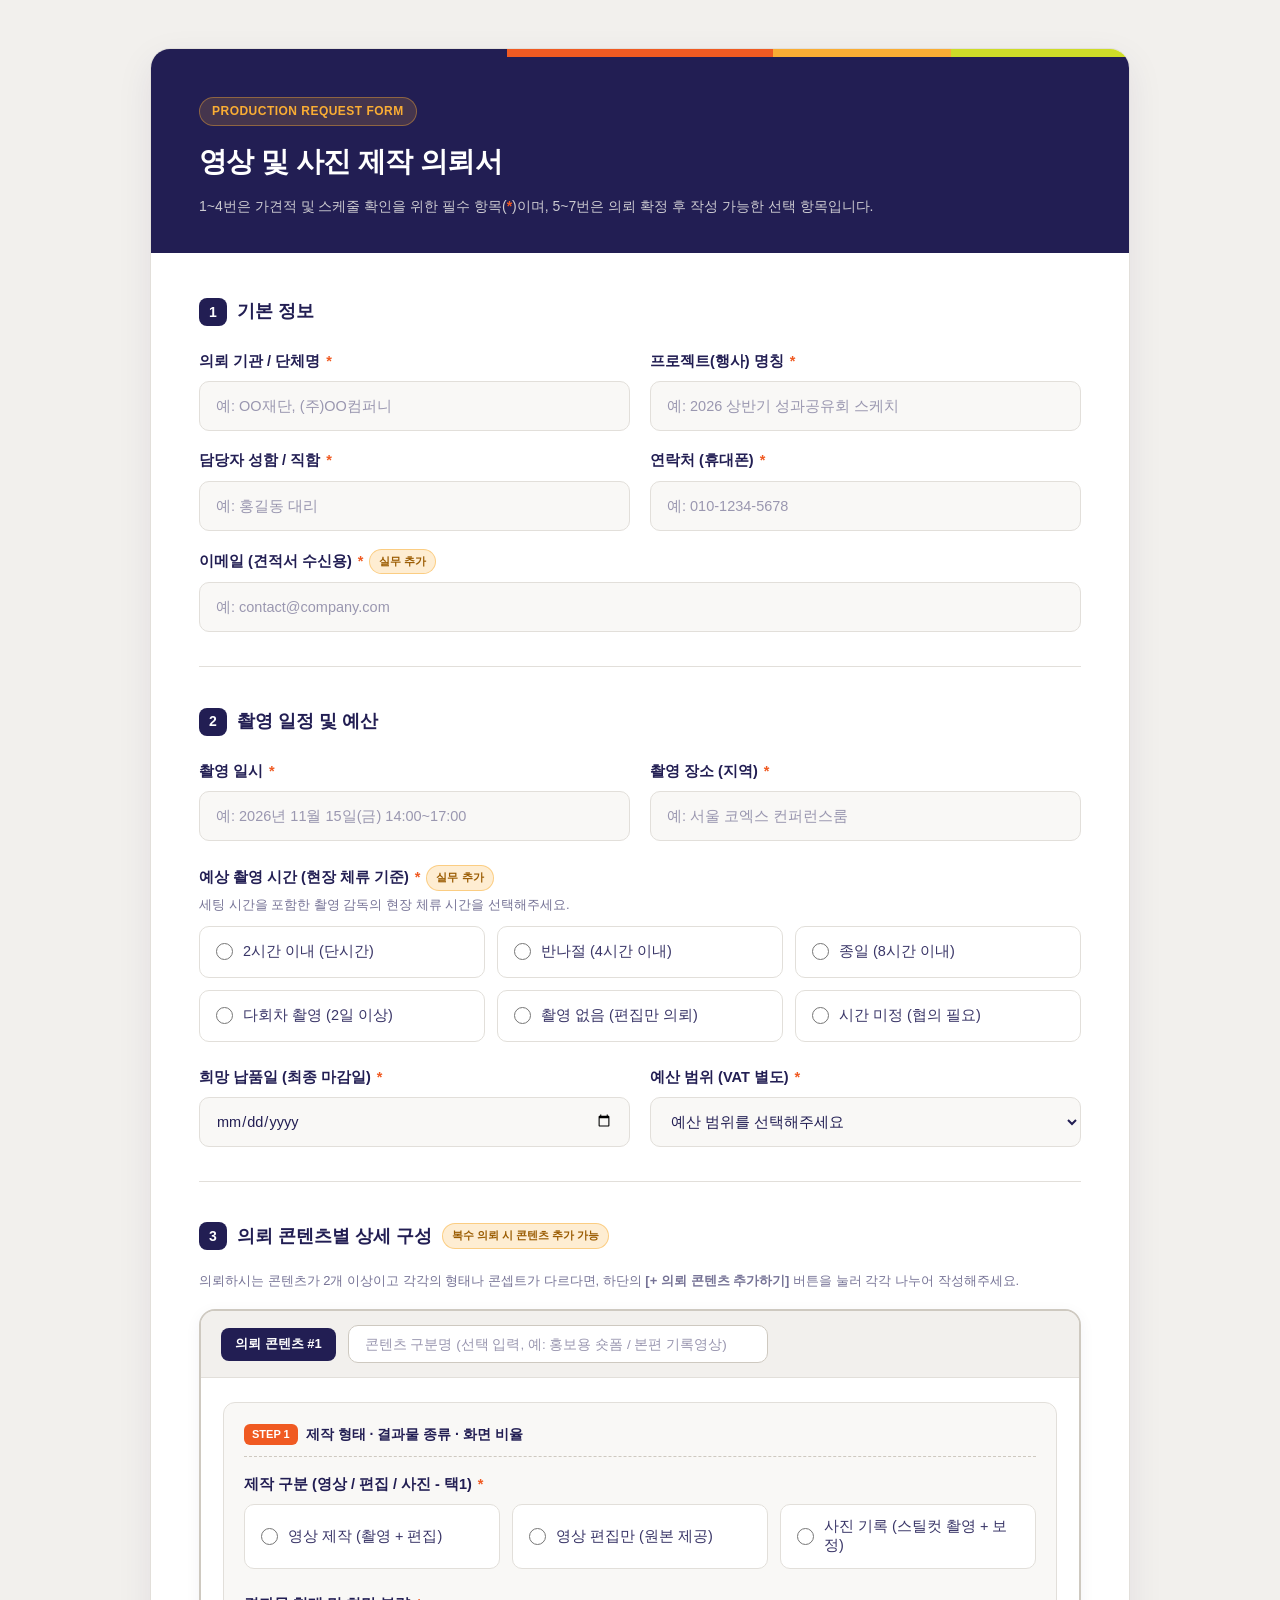
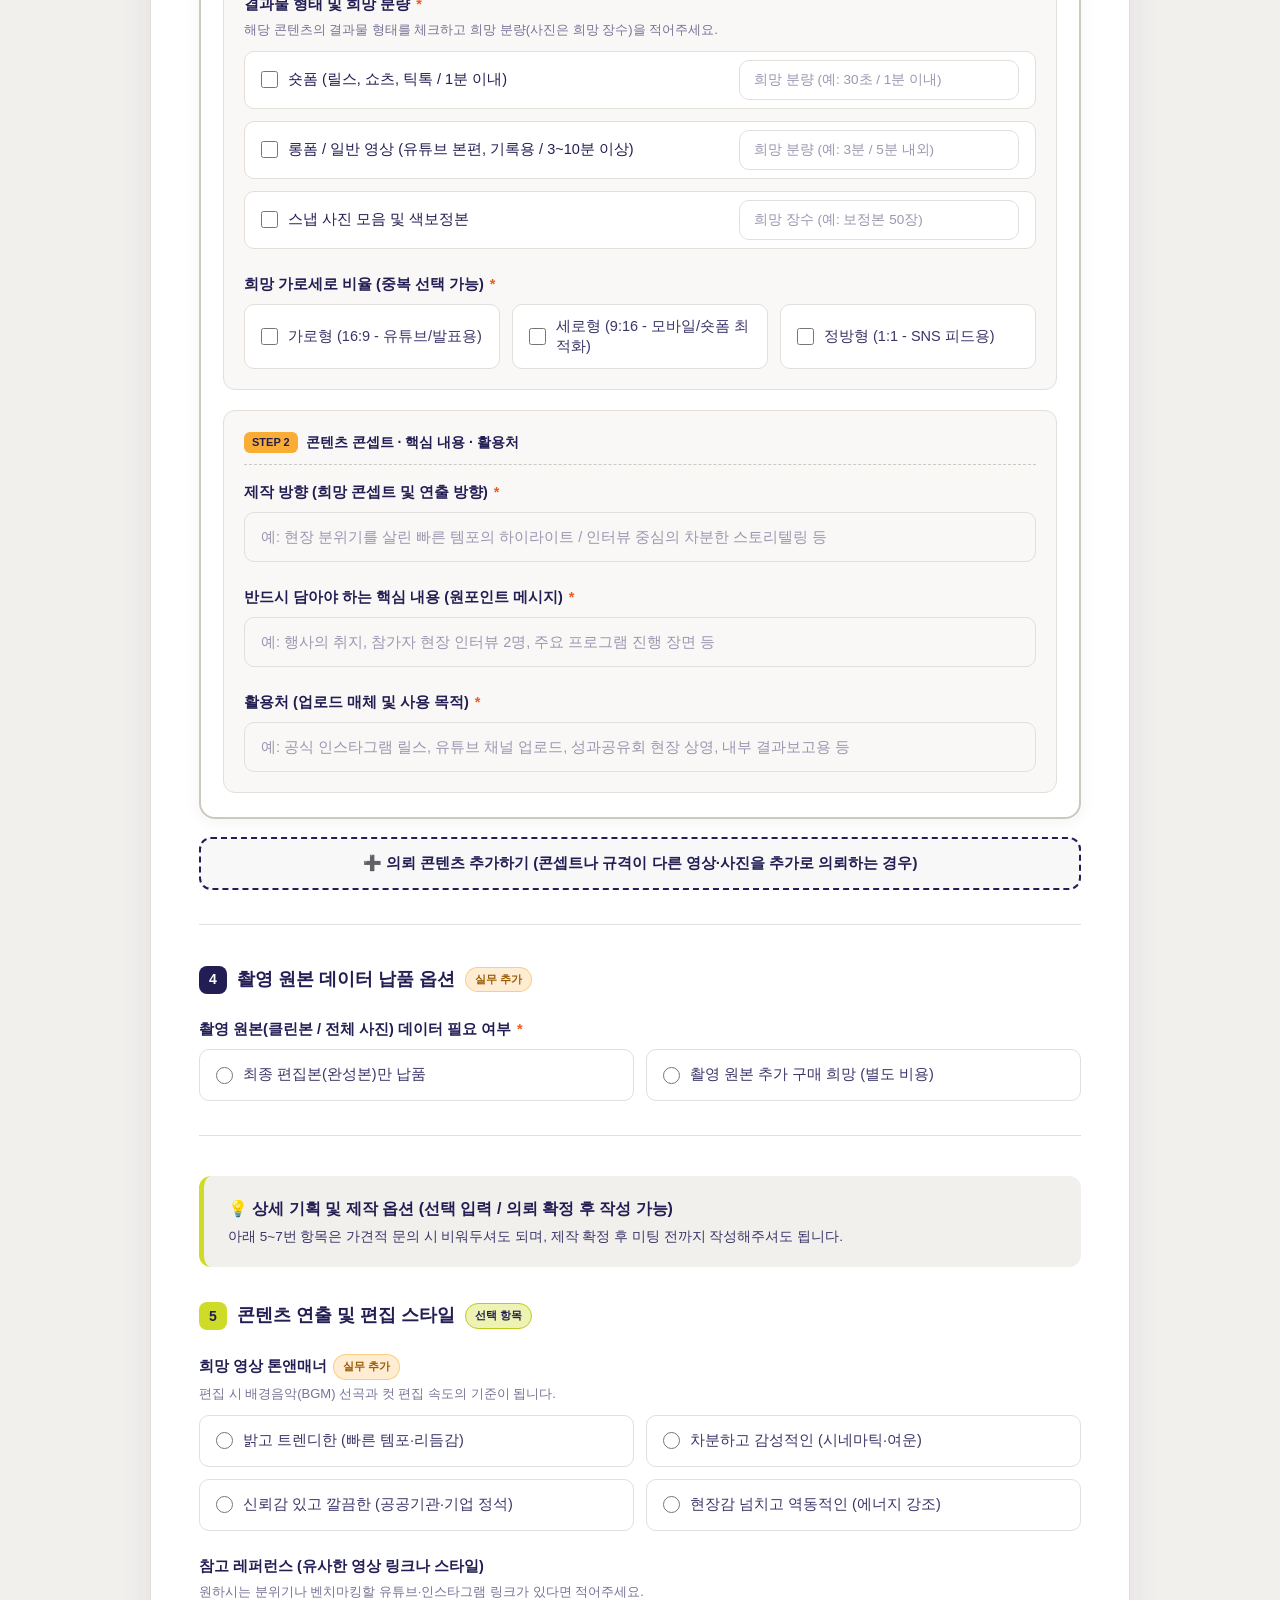
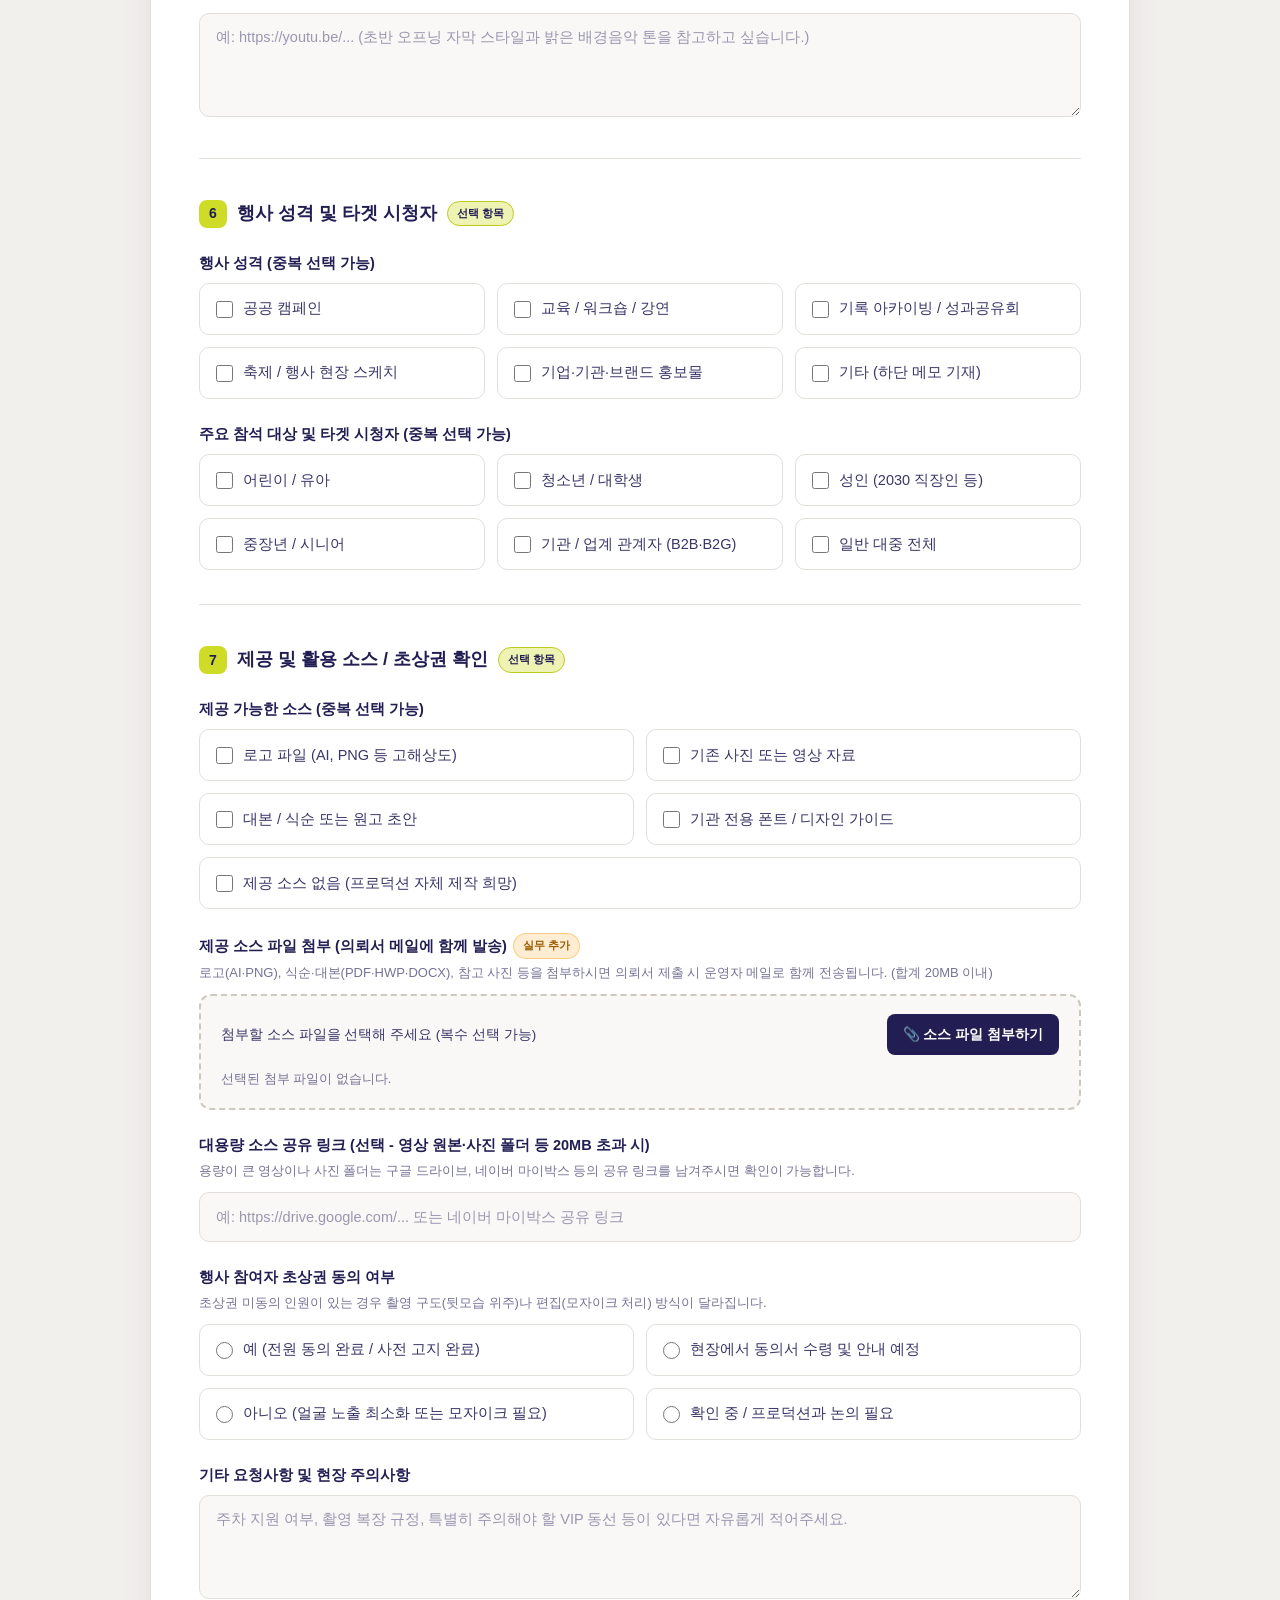
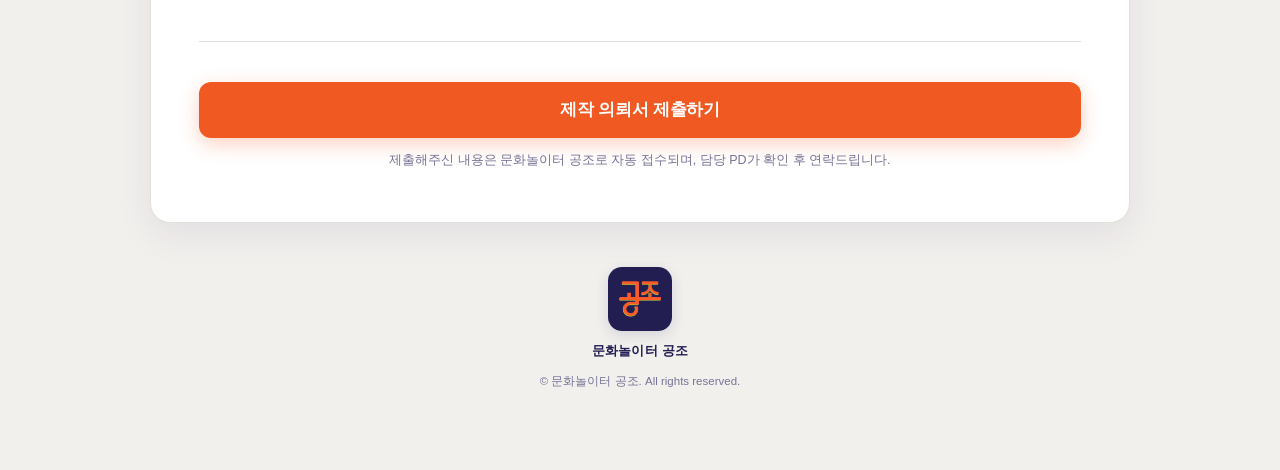
==== commit f14a095a: "Add files via upload" ====
--- a/index.html
+++ b/index.html
@@ -615,6 +615,222 @@
       color: var(--text-muted);
     }
 
+    /* Multi-Content Repeatable Cards (Section 3) */
+    .content-items-list {
+      display: flex;
+      flex-direction: column;
+      gap: 24px;
+    }
+
+    .content-card {
+      border: 2px solid var(--border-strong);
+      border-radius: 16px;
+      background-color: #FFFFFF;
+      overflow: hidden;
+      box-shadow: 0 4px 16px rgba(34, 30, 83, 0.05);
+      transition: border-color 0.15s ease;
+    }
+
+    .content-card:focus-within {
+      border-color: var(--brand-navy);
+    }
+
+    .content-card-header {
+      background-color: var(--brand-bg);
+      padding: 14px 20px;
+      border-bottom: 1.5px solid var(--border);
+      display: flex;
+      align-items: center;
+      justify-content: space-between;
+      gap: 12px;
+      flex-wrap: wrap;
+    }
+
+    .content-card-header-left {
+      display: flex;
+      align-items: center;
+      gap: 12px;
+      flex: 1;
+      min-width: 260px;
+    }
+
+    .content-badge {
+      display: inline-flex;
+      align-items: center;
+      justify-content: center;
+      background-color: var(--brand-navy);
+      color: #FFFFFF;
+      font-size: 13px;
+      font-weight: 800;
+      padding: 6px 14px;
+      border-radius: 8px;
+      white-space: nowrap;
+    }
+
+    .content-title-input {
+      height: 38px !important;
+      font-size: 13.5px !important;
+      background-color: #FFFFFF !important;
+      border: 1.5px solid var(--border-strong) !important;
+      max-width: 420px;
+    }
+
+    .remove-content-btn {
+      padding: 7px 13px;
+      border-radius: 8px;
+      background-color: #FFFFFF;
+      color: var(--brand-orange);
+      border: 1.5px solid rgba(240, 90, 34, 0.4);
+      font-size: 12.5px;
+      font-weight: 700;
+      cursor: pointer;
+      transition: all 0.15s ease;
+      white-space: nowrap;
+    }
+
+    .remove-content-btn:hover {
+      background-color: var(--brand-orange);
+      color: #FFFFFF;
+      border-color: var(--brand-orange);
+    }
+
+    .content-card-body {
+      padding: 24px 22px;
+      display: flex;
+      flex-direction: column;
+      gap: 20px;
+    }
+
+    .content-step-box {
+      background-color: var(--surface-warm);
+      border: 1.5px solid var(--border);
+      border-radius: 12px;
+      padding: 20px;
+    }
+
+    .content-step-title {
+      font-size: 14px;
+      font-weight: 800;
+      color: var(--brand-navy);
+      margin-bottom: 16px;
+      padding-bottom: 10px;
+      border-bottom: 1px dashed var(--border-strong);
+      display: flex;
+      align-items: center;
+      gap: 8px;
+    }
+
+    .step-pill {
+      font-size: 11px;
+      font-weight: 800;
+      padding: 2px 8px;
+      border-radius: 6px;
+      background-color: var(--brand-orange);
+      color: #FFFFFF;
+    }
+
+    .step-pill.concept {
+      background-color: var(--brand-amber);
+      color: var(--brand-navy);
+    }
+
+    .add-content-btn {
+      margin-top: 18px;
+      width: 100%;
+      padding: 15px 20px;
+      border-radius: 12px;
+      border: 2px dashed var(--brand-navy);
+      background-color: rgba(34, 30, 83, 0.03);
+      color: var(--brand-navy);
+      font-size: 15px;
+      font-weight: 800;
+      cursor: pointer;
+      display: flex;
+      align-items: center;
+      justify-content: center;
+      gap: 8px;
+      transition: all 0.15s ease;
+    }
+
+    .add-content-btn:hover {
+      background-color: rgba(250, 173, 52, 0.15);
+      border-color: var(--brand-orange);
+      color: var(--brand-orange);
+    }
+
+    /* Source File Upload Box (Section 7) */
+    .file-upload-box {
+      border: 2px dashed var(--border-strong);
+      border-radius: 12px;
+      background-color: var(--surface-warm);
+      padding: 18px 20px;
+      display: flex;
+      flex-direction: column;
+      gap: 10px;
+      transition: all 0.15s ease;
+    }
+
+    .file-upload-box:hover {
+      border-color: var(--brand-amber);
+    }
+
+    .file-upload-top {
+      display: flex;
+      align-items: center;
+      justify-content: space-between;
+      gap: 14px;
+      flex-wrap: wrap;
+    }
+
+    .file-select-btn {
+      display: inline-flex;
+      align-items: center;
+      gap: 8px;
+      padding: 10px 16px;
+      border-radius: 8px;
+      background-color: var(--brand-navy);
+      color: #FFFFFF;
+      font-size: 13.5px;
+      font-weight: 700;
+      cursor: pointer;
+      transition: background-color 0.15s ease;
+    }
+
+    .file-select-btn:hover {
+      background-color: var(--brand-orange);
+    }
+
+    .file-list {
+      display: flex;
+      flex-direction: column;
+      gap: 8px;
+      margin-top: 4px;
+    }
+
+    .file-item {
+      display: flex;
+      align-items: center;
+      justify-content: space-between;
+      gap: 10px;
+      padding: 9px 14px;
+      border-radius: 8px;
+      background-color: #FFFFFF;
+      border: 1px solid var(--border);
+      font-size: 13.5px;
+      color: var(--brand-navy);
+      font-weight: 600;
+    }
+
+    .file-item-remove {
+      background: none;
+      border: none;
+      color: var(--brand-orange);
+      font-size: 12.5px;
+      font-weight: 700;
+      cursor: pointer;
+      padding: 2px 6px;
+    }
+
     @media (max-width: 768px) {
       .header {
         padding: 28px 22px;
@@ -634,6 +850,14 @@
         gap: 10px;
         padding: 12px 14px;
       }
+      .content-card-header-left {
+        min-width: 100%;
+        flex-direction: column;
+        align-items: stretch;
+      }
+      .content-title-input {
+        max-width: 100%;
+      }
     }
 
     /* Print / Save as PDF Mode */
@@ -654,11 +878,14 @@
       .no-print,
       .submit-area,
       .admin-view-bar,
-      .status-modal-backdrop {
+      .status-modal-backdrop,
+      .add-content-btn,
+      .remove-content-btn {
         display: none !important;
       }
       .section,
       .form-group,
+      .content-card,
       .phase-banner,
       .page-footer {
         break-inside: avoid;
@@ -799,87 +1026,136 @@
         </div>
       </div>
 
-      <!-- 3. 제작 형태 및 매체 규격 -->
+      <!-- 3. 의뢰 콘텐츠별 상세 구성 (복수 추가 가능) -->
       <div class="section">
         <div class="section-title">
           <span class="sec-num">3</span>
-          제작 형태 및 매체 규격
-        </div>
-
-        <div class="form-group">
-          <label class="field-label">제작 형태 (중복 선택 가능) <span class="req">*</span></label>
-          <div class="options-grid cols-3">
-            <label class="option-card">
-              <input type="checkbox" name="prodType" value="video_full" />
-              <span>영상 제작 (촬영 + 편집)</span>
-            </label>
-            <label class="option-card">
-              <input type="checkbox" name="prodType" value="video_edit_only" />
-              <span>영상 편집만 (원본 제공)</span>
-            </label>
-            <label class="option-card">
-              <input type="checkbox" name="prodType" value="photo" />
-              <span>사진 기록 (스틸컷 촬영 + 보정)</span>
-            </label>
+          의뢰 콘텐츠별 상세 구성
+          <span class="badge-new">복수 의뢰 시 콘텐츠 추가 가능</span>
+        </div>
+        <p class="helper-text" style="margin-bottom: 18px;">
+          의뢰하시는 콘텐츠가 2개 이상이고 각각의 형태나 콘셉트가 다르다면, 하단의 <strong>[+ 의뢰 콘텐츠 추가하기]</strong> 버튼을 눌러 각각 나누어 작성해주세요.
+        </p>
+
+        <div id="contentItemsContainer" class="content-items-list">
+          <!-- 의뢰 콘텐츠 #1 -->
+          <div class="content-card" data-index="1">
+            <div class="content-card-header">
+              <div class="content-card-header-left">
+                <span class="content-badge">의뢰 콘텐츠 #1</span>
+                <input type="text" name="c1_title" data-field="title" class="content-title-input" placeholder="콘텐츠 구분명 (선택 입력, 예: 홍보용 숏폼 / 본편 기록영상)" />
+              </div>
+              <button type="button" class="remove-content-btn no-print" onclick="removeContentItem(this)" style="display: none;">✕ 이 콘텐츠 삭제</button>
+            </div>
+
+            <div class="content-card-body">
+              <!-- STEP 1: 제작 규격 -->
+              <div class="content-step-box">
+                <div class="content-step-title">
+                  <span class="step-pill">STEP 1</span>
+                  제작 형태 · 결과물 종류 · 화면 비율
+                </div>
+
+                <div class="form-group">
+                  <label class="field-label">제작 구분 (영상 / 편집 / 사진 - 택1) <span class="req">*</span></label>
+                  <div class="options-grid cols-3">
+                    <label class="option-card">
+                      <input type="radio" name="c1_prodType" data-field="prodType" value="video_full" required />
+                      <span>영상 제작 (촬영 + 편집)</span>
+                    </label>
+                    <label class="option-card">
+                      <input type="radio" name="c1_prodType" data-field="prodType" value="video_edit_only" />
+                      <span>영상 편집만 (원본 제공)</span>
+                    </label>
+                    <label class="option-card">
+                      <input type="radio" name="c1_prodType" data-field="prodType" value="photo" />
+                      <span>사진 기록 (스틸컷 촬영 + 보정)</span>
+                    </label>
+                  </div>
+                </div>
+
+                <div class="form-group">
+                  <label class="field-label">결과물 형태 및 희망 분량 <span class="req">*</span></label>
+                  <p class="helper-text">해당 콘텐츠의 결과물 형태를 체크하고 희망 분량(사진은 희망 장수)을 적어주세요.</p>
+                  <div class="inline-input-row">
+                    <label>
+                      <input type="checkbox" name="c1_deliverable" data-field="deliverable" value="shortform" />
+                      <span>숏폼 (릴스, 쇼츠, 틱톡 / 1분 이내)</span>
+                    </label>
+                    <input type="text" name="c1_shortformCount" data-field="shortformCount" placeholder="희망 분량 (예: 30초 / 1분 이내)" />
+                  </div>
+                  <div class="inline-input-row">
+                    <label>
+                      <input type="checkbox" name="c1_deliverable" data-field="deliverable" value="longform" />
+                      <span>롱폼 / 일반 영상 (유튜브 본편, 기록용 / 3~10분 이상)</span>
+                    </label>
+                    <input type="text" name="c1_longformCount" data-field="longformCount" placeholder="희망 분량 (예: 3분 / 5분 내외)" />
+                  </div>
+                  <div class="inline-input-row">
+                    <label>
+                      <input type="checkbox" name="c1_deliverable" data-field="deliverable" value="photo_snap" />
+                      <span>스냅 사진 모음 및 색보정본</span>
+                    </label>
+                    <input type="text" name="c1_photoCount" data-field="photoCount" placeholder="희망 장수 (예: 보정본 50장)" />
+                  </div>
+                </div>
+
+                <div class="form-group">
+                  <label class="field-label">희망 가로세로 비율 (중복 선택 가능) <span class="req">*</span></label>
+                  <div class="options-grid cols-3">
+                    <label class="option-card">
+                      <input type="checkbox" name="c1_aspectRatio" data-field="aspectRatio" value="16:9" />
+                      <span>가로형 (16:9 - 유튜브/발표용)</span>
+                    </label>
+                    <label class="option-card">
+                      <input type="checkbox" name="c1_aspectRatio" data-field="aspectRatio" value="9:16" />
+                      <span>세로형 (9:16 - 모바일/숏폼 최적화)</span>
+                    </label>
+                    <label class="option-card">
+                      <input type="checkbox" name="c1_aspectRatio" data-field="aspectRatio" value="1:1" />
+                      <span>정방형 (1:1 - SNS 피드용)</span>
+                    </label>
+                  </div>
+                </div>
+              </div>
+
+              <!-- STEP 2: 콘셉트 및 기획 방향 -->
+              <div class="content-step-box">
+                <div class="content-step-title">
+                  <span class="step-pill concept">STEP 2</span>
+                  콘텐츠 콘셉트 · 핵심 내용 · 활용처
+                </div>
+
+                <div class="form-group">
+                  <label class="field-label">제작 방향 (희망 콘셉트 및 연출 방향) <span class="req">*</span></label>
+                  <input type="text" name="c1_direction" data-field="direction" placeholder="예: 현장 분위기를 살린 빠른 템포의 하이라이트 / 인터뷰 중심의 차분한 스토리텔링 등" required />
+                </div>
+
+                <div class="form-group">
+                  <label class="field-label">반드시 담아야 하는 핵심 내용 (원포인트 메시지) <span class="req">*</span></label>
+                  <input type="text" name="c1_keyMessage" data-field="keyMessage" placeholder="예: 행사의 취지, 참가자 현장 인터뷰 2명, 주요 프로그램 진행 장면 등" required />
+                </div>
+
+                <div class="form-group">
+                  <label class="field-label">활용처 (업로드 매체 및 사용 목적) <span class="req">*</span></label>
+                  <input type="text" name="c1_usage" data-field="usage" placeholder="예: 공식 인스타그램 릴스, 유튜브 채널 업로드, 성과공유회 현장 상영, 내부 결과보고용 등" required />
+                </div>
+              </div>
+            </div>
           </div>
         </div>
 
-        <div class="form-group">
-          <label class="field-label">최종 결과물 형태 및 희망 편수 <span class="req">*</span></label>
-          <p class="helper-text">필요하신 결과물을 체크하고 예상 편수(또는 분량)를 적어주세요.</p>
-          <div class="inline-input-row">
-            <label>
-              <input type="checkbox" name="deliverable" value="shortform" />
-              <span>숏폼 (릴스, 쇼츠, 틱톡 / 1분 이내)</span>
-            </label>
-            <input type="text" name="shortformCount" placeholder="희망 편수 (예: 2편)" />
-          </div>
-          <div class="inline-input-row">
-            <label>
-              <input type="checkbox" name="deliverable" value="longform" />
-              <span>롱폼 / 일반 영상 (유튜브 본편, 기록용 / 3~10분 이상)</span>
-            </label>
-            <input type="text" name="longformCount" placeholder="희망 분량/편수 (예: 5분 1편)" />
-          </div>
-          <div class="inline-input-row">
-            <label>
-              <input type="checkbox" name="deliverable" value="photo_snap" />
-              <span>스냅 사진 모음 및 색보정본</span>
-            </label>
-            <input type="text" name="photoCount" placeholder="희망 장수 (예: 보정본 50장)" />
-          </div>
-        </div>
-
-        <div class="form-group">
-          <label class="field-label">희망 가로세로 비율 (중복 선택 가능) <span class="req">*</span></label>
-          <div class="options-grid cols-3">
-            <label class="option-card">
-              <input type="checkbox" name="aspectRatio" value="16:9" />
-              <span>가로형 (16:9 - 유튜브/발표용)</span>
-            </label>
-            <label class="option-card">
-              <input type="checkbox" name="aspectRatio" value="9:16" />
-              <span>세로형 (9:16 - 모바일/숏폼 최적화)</span>
-            </label>
-            <label class="option-card">
-              <input type="checkbox" name="aspectRatio" value="1:1" />
-              <span>정방형 (1:1 - SNS 피드용)</span>
-            </label>
-          </div>
-        </div>
+        <button type="button" id="addContentBtn" class="add-content-btn no-print" onclick="addContentItem()">
+          ➕ 의뢰 콘텐츠 추가하기 (콘셉트나 규격이 다른 영상·사진을 추가로 의뢰하는 경우)
+        </button>
       </div>
 
-      <!-- 4. 현장 촬영 조건 및 원본 옵션 -->
+      <!-- 4. 촬영 원본 데이터 납품 옵션 -->
       <div class="section">
         <div class="section-title">
           <span class="sec-num">4</span>
-          촬영 조건 및 납품 옵션
+          촬영 원본 데이터 납품 옵션
           <span class="badge-new">실무 추가</span>
-        </div>
-
-        <div class="form-group">
-          <label class="field-label">반드시 담아야 하는 핵심 내용 (원포인트 메시지) <span class="req">*</span></label>
-          <input type="text" name="keyMessage" placeholder="예: 행사의 취지, 참가자 현장 인터뷰 2명, 생생한 현장 분위기 등" required />
         </div>
 
         <div class="form-group">
@@ -903,103 +1179,12 @@
         <p>아래 5~7번 항목은 가견적 문의 시 비워두셔도 되며, 제작 확정 후 미팅 전까지 작성해주셔도 됩니다.</p>
       </div>
 
-      <!-- 5. 행사 성격 및 타겟 시청자 (선택) -->
+      <!-- 5. 콘텐츠 연출 및 편집 디테일 (선택) -->
       <div class="section">
         <div class="section-title">
           <span class="sec-num opt">5</span>
-          행사 성격 및 타겟 시청자
-          <span class="badge-opt">선택 항목</span>
-        </div>
-
-        <div class="form-group">
-          <label class="field-label">행사 성격 (중복 선택 가능)</label>
-          <div class="options-grid cols-3">
-            <label class="option-card">
-              <input type="checkbox" name="eventType" value="campaign" />
-              <span>공공 캠페인</span>
-            </label>
-            <label class="option-card">
-              <input type="checkbox" name="eventType" value="education" />
-              <span>교육 / 워크숍 / 강연</span>
-            </label>
-            <label class="option-card">
-              <input type="checkbox" name="eventType" value="archive" />
-              <span>기록 아카이빙 / 성과공유회</span>
-            </label>
-            <label class="option-card">
-              <input type="checkbox" name="eventType" value="festival" />
-              <span>축제 / 행사 현장 스케치</span>
-            </label>
-            <label class="option-card">
-              <input type="checkbox" name="eventType" value="promo" />
-              <span>기업·기관·브랜드 홍보물</span>
-            </label>
-            <label class="option-card">
-              <input type="checkbox" name="eventType" value="other" />
-              <span>기타 (하단 메모 기재)</span>
-            </label>
-          </div>
-        </div>
-
-        <div class="form-group">
-          <label class="field-label">주요 참석 대상 및 타겟 시청자 (중복 선택 가능)</label>
-          <div class="options-grid cols-3">
-            <label class="option-card">
-              <input type="checkbox" name="targetAudience" value="kids" />
-              <span>어린이 / 유아</span>
-            </label>
-            <label class="option-card">
-              <input type="checkbox" name="targetAudience" value="youth" />
-              <span>청소년 / 대학생</span>
-            </label>
-            <label class="option-card">
-              <input type="checkbox" name="targetAudience" value="adults" />
-              <span>성인 (2030 직장인 등)</span>
-            </label>
-            <label class="option-card">
-              <input type="checkbox" name="targetAudience" value="senior" />
-              <span>중장년 / 시니어</span>
-            </label>
-            <label class="option-card">
-              <input type="checkbox" name="targetAudience" value="b2b" />
-              <span>기관 / 업계 관계자 (B2B·B2G)</span>
-            </label>
-            <label class="option-card">
-              <input type="checkbox" name="targetAudience" value="public" />
-              <span>일반 대중 전체</span>
-            </label>
-          </div>
-        </div>
-      </div>
-
-      <!-- 6. 콘텐츠 연출 및 편집 디테일 (선택) -->
-      <div class="section">
-        <div class="section-title">
-          <span class="sec-num opt">6</span>
           콘텐츠 연출 및 편집 스타일
           <span class="badge-opt">선택 항목</span>
-        </div>
-
-        <div class="form-group">
-          <label class="field-label">자막 및 내레이션 선호도 (중복 선택 가능)</label>
-          <div class="options-grid cols-2">
-            <label class="option-card">
-              <input type="checkbox" name="audioStyle" value="subtitle_focus" />
-              <span>자막 중심 (효과음, 타이포그래피 강조)</span>
-            </label>
-            <label class="option-card">
-              <input type="checkbox" name="audioStyle" value="narration" />
-              <span>내레이션 / 성우 목소리 포함</span>
-            </label>
-            <label class="option-card">
-              <input type="checkbox" name="audioStyle" value="bgm_asmr" />
-              <span>현장음(ASMR) 및 BGM 위주</span>
-            </label>
-            <label class="option-card">
-              <input type="checkbox" name="audioStyle" value="recommend" />
-              <span>잘 모르겠음 (전문가 추천 희망)</span>
-            </label>
-          </div>
         </div>
 
         <div class="form-group">
@@ -1035,6 +1220,75 @@
         </div>
       </div>
 
+      <!-- 6. 행사 성격 및 타겟 시청자 (선택) -->
+      <div class="section">
+        <div class="section-title">
+          <span class="sec-num opt">6</span>
+          행사 성격 및 타겟 시청자
+          <span class="badge-opt">선택 항목</span>
+        </div>
+
+        <div class="form-group">
+          <label class="field-label">행사 성격 (중복 선택 가능)</label>
+          <div class="options-grid cols-3">
+            <label class="option-card">
+              <input type="checkbox" name="eventType" value="campaign" />
+              <span>공공 캠페인</span>
+            </label>
+            <label class="option-card">
+              <input type="checkbox" name="eventType" value="education" />
+              <span>교육 / 워크숍 / 강연</span>
+            </label>
+            <label class="option-card">
+              <input type="checkbox" name="eventType" value="archive" />
+              <span>기록 아카이빙 / 성과공유회</span>
+            </label>
+            <label class="option-card">
+              <input type="checkbox" name="eventType" value="festival" />
+              <span>축제 / 행사 현장 스케치</span>
+            </label>
+            <label class="option-card">
+              <input type="checkbox" name="eventType" value="promo" />
+              <span>기업·기관·브랜드 홍보물</span>
+            </label>
+            <label class="option-card">
+              <input type="checkbox" name="eventType" value="other" />
+              <span>기타 (하단 메모 기재)</span>
+            </label>
+          </div>
+        </div>
+
+        <div class="form-group">
+          <label class="field-label">주요 참석 대상 및 타겟 시청자 (중복 선택 가능)</label>
+          <div class="options-grid cols-3">
+            <label class="option-card">
+              <input type="checkbox" name="targetAudience" value="kids" />
+              <span>어린이 / 유아</span>
+            </label>
+            <label class="option-card">
+              <input type="checkbox" name="targetAudience" value="youth" />
+              <span>청소년 / 대학생</span>
+            </label>
+            <label class="option-card">
+              <input type="checkbox" name="targetAudience" value="adults" />
+              <span>성인 (2030 직장인 등)</span>
+            </label>
+            <label class="option-card">
+              <input type="checkbox" name="targetAudience" value="senior" />
+              <span>중장년 / 시니어</span>
+            </label>
+            <label class="option-card">
+              <input type="checkbox" name="targetAudience" value="b2b" />
+              <span>기관 / 업계 관계자 (B2B·B2G)</span>
+            </label>
+            <label class="option-card">
+              <input type="checkbox" name="targetAudience" value="public" />
+              <span>일반 대중 전체</span>
+            </label>
+          </div>
+        </div>
+      </div>
+
       <!-- 7. 제공 소스 및 초상권·저작권 확인 (선택) -->
       <div class="section">
         <div class="section-title">
@@ -1067,6 +1321,32 @@
               <span>제공 소스 없음 (프로덕션 자체 제작 희망)</span>
             </label>
           </div>
+        </div>
+
+        <div class="form-group">
+          <label class="field-label">
+            제공 소스 파일 첨부 (의뢰서 메일에 함께 발송)
+            <span class="badge-new">실무 추가</span>
+          </label>
+          <p class="helper-text">로고(AI·PNG), 식순·대본(PDF·HWP·DOCX), 참고 사진 등을 첨부하시면 의뢰서 제출 시 운영자 메일로 함께 전송됩니다. (합계 20MB 이내)</p>
+          <div class="file-upload-box">
+            <div class="file-upload-top no-print" id="fileUploadControls">
+              <span style="font-size: 13.5px; color: var(--text-body);">첨부할 소스 파일을 선택해 주세요 (복수 선택 가능)</span>
+              <label class="file-select-btn">
+                📎 소스 파일 첨부하기
+                <input type="file" id="sourceFilesInput" multiple style="display: none;" onchange="handleSourceFiles(this.files)" />
+              </label>
+            </div>
+            <div id="attachedFilesList" class="file-list">
+              <div style="font-size: 13px; color: var(--text-muted);">선택된 첨부 파일이 없습니다.</div>
+            </div>
+          </div>
+        </div>
+
+        <div class="form-group">
+          <label class="field-label">대용량 소스 공유 링크 (선택 - 영상 원본·사진 폴더 등 20MB 초과 시)</label>
+          <p class="helper-text">용량이 큰 영상이나 사진 폴더는 구글 드라이브, 네이버 마이박스 등의 공유 링크를 남겨주시면 확인이 가능합니다.</p>
+          <input type="text" name="sourceLink" placeholder="예: https://drive.google.com/... 또는 네이버 마이박스 공유 링크" />
         </div>
 
         <div class="form-group">
@@ -1144,13 +1424,166 @@
     const GOOGLE_SCRIPT_URL = "https://script.google.com/macros/s/AKfycbwAH9HEvyhinO4sqj4y7cyQRxK5GzeOOQQiyOSczjBF3BJq9dVtOf4Bf8C7EDoh_ECj/exec";
 
     const form = document.getElementById("productionRequestForm");
+    const contentContainer = document.getElementById("contentItemsContainer");
+
+    // 7번 섹션 첨부 파일 상태 관리 (최대 20MB)
+    let selectedSourceFiles = [];
+    let restoredAttachedFileNames = [];
+    const MAX_TOTAL_FILE_SIZE = 20 * 1024 * 1024; // 20MB
+
+    function formatBytes(bytes) {
+      if (!bytes || bytes === 0) return "0 KB";
+      if (bytes < 1024 * 1024) return `${(bytes / 1024).toFixed(1)} KB`;
+      return `${(bytes / (1024 * 1024)).toFixed(2)} MB`;
+    }
+
+    function handleSourceFiles(fileList) {
+      if (!fileList || fileList.length === 0) return;
+      const newFiles = Array.from(fileList);
+
+      let totalSize = selectedSourceFiles.reduce((acc, f) => acc + f.size, 0);
+      for (const file of newFiles) {
+        if (totalSize + file.size > MAX_TOTAL_FILE_SIZE) {
+          showStatusModal(
+            "⚠️ 첨부 용량 초과 (최대 20MB)",
+            "이메일 직접 첨부는 합계 20MB까지만 가능합니다. 고용량 영상이나 사진 폴더는 아래 '대용량 소스 공유 링크' 칸에 드라이브 링크를 남겨주세요."
+          );
+          break;
+        }
+        if (!selectedSourceFiles.some((f) => f.name === file.name && f.size === file.size)) {
+          selectedSourceFiles.push(file);
+          totalSize += file.size;
+        }
+      }
+      const inputEl = document.getElementById("sourceFilesInput");
+      if (inputEl) inputEl.value = "";
+      renderAttachedFilesList();
+    }
+
+    function removeSourceFile(idx) {
+      selectedSourceFiles.splice(idx, 1);
+      renderAttachedFilesList();
+    }
+
+    function renderAttachedFilesList() {
+      const listEl = document.getElementById("attachedFilesList");
+      if (!listEl) return;
+
+      if (selectedSourceFiles.length > 0) {
+        listEl.innerHTML = selectedSourceFiles
+          .map(
+            (file, idx) => `
+            <div class="file-item">
+              <span>📄 ${file.name} <span style="color: var(--text-muted); font-weight: 500;">(${formatBytes(file.size)})</span></span>
+              ${!isReadOnly ? `<button type="button" class="file-item-remove no-print" onclick="removeSourceFile(${idx})">✕ 삭제</button>` : ""}
+            </div>
+          `
+          )
+          .join("");
+      } else if (restoredAttachedFileNames.length > 0) {
+        listEl.innerHTML = restoredAttachedFileNames
+          .map(
+            (nameStr) => `
+            <div class="file-item">
+              <span>📎 ${nameStr} <span style="color: var(--brand-orange); font-size: 12px; margin-left: 6px;">(수신된 이메일의 첨부파일에서 다운로드 가능)</span></span>
+            </div>
+          `
+          )
+          .join("");
+      } else {
+        listEl.innerHTML = `<div style="font-size: 13px; color: var(--text-muted);">선택된 첨부 파일이 없습니다.</div>`;
+      }
+    }
+
+    function readFilesAsBase64(files) {
+      return Promise.all(
+        files.map(
+          (file) =>
+            new Promise((resolve, reject) => {
+              const reader = new FileReader();
+              reader.onload = () => {
+                const resultStr = String(reader.result || "");
+                const base64Data = resultStr.includes(",") ? resultStr.split(",")[1] : resultStr;
+                resolve({
+                  name: file.name,
+                  mimeType: file.type || "application/octet-stream",
+                  sizeText: formatBytes(file.size),
+                  base64: base64Data
+                });
+              };
+              reader.onerror = (err) => reject(err);
+              reader.readAsDataURL(file);
+            })
+        )
+      );
+    }
+
+    // 0. 의뢰 콘텐츠 카드 동적 추가 / 삭제 / 번호 재정렬
+    function reindexContentItems() {
+      const cards = contentContainer.querySelectorAll(".content-card");
+      cards.forEach((card, index) => {
+        const num = index + 1;
+        card.dataset.index = num;
+
+        const badge = card.querySelector(".content-badge");
+        if (badge) badge.textContent = `의뢰 콘텐츠 #${num}`;
+
+        const removeBtn = card.querySelector(".remove-content-btn");
+        if (removeBtn) {
+          removeBtn.style.display = cards.length > 1 && !isReadOnly ? "inline-flex" : "none";
+        }
+
+        const fields = card.querySelectorAll("[data-field]");
+        fields.forEach((el) => {
+          el.name = `c${num}_${el.dataset.field}`;
+        });
+      });
+    }
+
+    function addContentItem(shouldScroll = true) {
+      const firstCard = contentContainer.querySelector(".content-card");
+      if (!firstCard) return;
+
+      const clone = firstCard.cloneNode(true);
+      clone.querySelectorAll("input, textarea, select").forEach((el) => {
+        if (el.type === "checkbox" || el.type === "radio") {
+          el.checked = false;
+        } else {
+          el.value = "";
+        }
+      });
+
+      contentContainer.appendChild(clone);
+      reindexContentItems();
+
+      if (shouldScroll) {
+        clone.scrollIntoView({ behavior: "smooth", block: "center" });
+      }
+    }
+
+    function removeContentItem(btnEl) {
+      const cards = contentContainer.querySelectorAll(".content-card");
+      if (cards.length <= 1) return;
+      const targetCard = btnEl.closest(".content-card");
+      if (targetCard) {
+        targetCard.remove();
+        reindexContentItems();
+      }
+    }
 
     // 1. 현재 폼에 입력된 모든 데이터를 직렬화하여 '원본 폼 복원용 URL(?view=1&d=...)' 생성
     function serializeFormState() {
       const state = {};
+      state._contentCount = contentContainer.querySelectorAll(".content-card").length;
+      if (selectedSourceFiles.length > 0) {
+        state._attachedFileNames = selectedSourceFiles.map((f) => `${f.name} (${formatBytes(f.size)})`);
+      } else if (restoredAttachedFileNames.length > 0) {
+        state._attachedFileNames = restoredAttachedFileNames;
+      }
+
       const elements = form.querySelectorAll("input, select, textarea");
       elements.forEach((el) => {
-        if (!el.name) return;
+        if (!el.name || el.type === "file") return;
         if (el.type === "checkbox") {
           if (!state[el.name]) state[el.name] = [];
           if (el.checked) state[el.name].push(el.value);
@@ -1179,20 +1612,45 @@
         const jsonStr = decodeURIComponent(atob(encoded));
         const state = JSON.parse(jsonStr);
 
+        // 이전 버전 링크 호환 처리
+        if (!("c1_prodType" in state) && "prodType" in state) {
+          state.c1_prodType = Array.isArray(state.prodType) ? state.prodType[0] : state.prodType;
+          state.c1_deliverable = state.deliverable;
+          state.c1_shortformCount = state.shortformCount;
+          state.c1_longformCount = state.longformCount;
+          state.c1_photoCount = state.photoCount;
+          state.c1_aspectRatio = state.aspectRatio;
+          state.c1_keyMessage = state.keyMessage;
+        }
+
+        // 저장된 콘텐츠 카드 개수만큼 동적 생성/조정
+        const targetCount = Math.max(1, parseInt(state._contentCount || 1, 10));
+        while (contentContainer.querySelectorAll(".content-card").length < targetCount) {
+          addContentItem(false);
+        }
+        while (contentContainer.querySelectorAll(".content-card").length > targetCount) {
+          const cards = contentContainer.querySelectorAll(".content-card");
+          cards[cards.length - 1].remove();
+        }
+        reindexContentItems();
+
         form.reset();
 
         const elements = form.querySelectorAll("input, select, textarea");
         elements.forEach((el) => {
-          if (!el.name || !(el.name in state)) return;
+          if (!el.name || !(el.name in state) || el.type === "file") return;
           const val = state[el.name];
           if (el.type === "checkbox") {
             el.checked = Array.isArray(val) && val.includes(el.value);
           } else if (el.type === "radio") {
-            el.checked = val === el.value;
+            el.checked = Array.isArray(val) ? val.includes(el.value) : val === el.value;
           } else {
             el.value = val;
           }
         });
+
+        restoredAttachedFileNames = Array.isArray(state._attachedFileNames) ? state._attachedFileNames : [];
+        renderAttachedFilesList();
 
         // 운영자 전용 상단 바 & 하단 PDF 저장 영역 활성화, 일반 제출 버튼 숨김
         const bar = document.getElementById("adminViewBar");
@@ -1235,6 +1693,17 @@
       elements.forEach((el) => {
         el.disabled = lock;
       });
+      const addBtn = document.getElementById("addContentBtn");
+      if (addBtn) {
+        addBtn.style.display = lock ? "none" : "flex";
+      }
+      const fileControls = document.getElementById("fileUploadControls");
+      if (fileControls) {
+        fileControls.style.display = lock ? "none" : "flex";
+      }
+      reindexContentItems();
+      renderAttachedFilesList();
+
       const toggleBtn = document.getElementById("toggleEditBtn");
       if (toggleBtn) {
         toggleBtn.textContent = lock ? "✏️ 내용 수정 잠금 해제" : "🔒 열람 전용으로 잠그기";
@@ -1257,7 +1726,7 @@
     }
 
     // 4. 사람이 읽기 쉬운 한글 요약 데이터 추출 (이메일 & 구글 시트용)
-    function collectReadableSummary(shareUrl) {
+    function collectReadableSummary(shareUrl, attachments = []) {
       const getCheckedTexts = (name) => {
         return Array.from(form.querySelectorAll(`input[name="${name}"]:checked`))
           .map((input) => input.parentElement.innerText.trim())
@@ -1272,8 +1741,68 @@
         return sel && sel.selectedIndex > 0 ? sel.options[sel.selectedIndex].text : "-";
       };
 
+      // 복수 의뢰 콘텐츠 카드 요약 생성
+      const cards = contentContainer.querySelectorAll(".content-card");
+      const contentSummaries = Array.from(cards).map((card, idx) => {
+        const n = idx + 1;
+        const title = getVal(`c${n}_title`);
+        const headerTitle = title !== "-" ? `[콘텐츠 #${n} : ${title}]` : `[콘텐츠 #${n}]`;
+
+        const prodType = getCheckedTexts(`c${n}_prodType`);
+
+        const delivParts = [];
+        const checkedDelivs = Array.from(form.querySelectorAll(`input[name="c${n}_deliverable"]:checked`));
+        checkedDelivs.forEach((chk) => {
+          const labelText = chk.parentElement.innerText.trim();
+          let countText = "";
+          if (chk.value === "shortform") countText = getVal(`c${n}_shortformCount`);
+          if (chk.value === "longform") countText = getVal(`c${n}_longformCount`);
+          if (chk.value === "photo_snap") countText = getVal(`c${n}_photoCount`);
+          delivParts.push(countText !== "-" ? `${labelText} (${countText})` : labelText);
+        });
+        if (delivParts.length === 0) {
+          const sf = getVal(`c${n}_shortformCount`);
+          const lf = getVal(`c${n}_longformCount`);
+          const ph = getVal(`c${n}_photoCount`);
+          if (sf !== "-") delivParts.push(`숏폼 (${sf})`);
+          if (lf !== "-") delivParts.push(`롱폼 (${lf})`);
+          if (ph !== "-") delivParts.push(`사진 (${ph})`);
+        }
+        const deliverableStr = delivParts.join(" / ") || "-";
+
+        const ratio = getCheckedTexts(`c${n}_aspectRatio`);
+        const direction = getVal(`c${n}_direction`);
+        const keyMsg = getVal(`c${n}_keyMessage`);
+        const usage = getVal(`c${n}_usage`);
+
+        return [
+          headerTitle,
+          `  • 제작 구분: ${prodType}`,
+          `  • 결과물 형태/분량: ${deliverableStr}`,
+          `  • 희망 화면 비율: ${ratio}`,
+          `  • 제작 방향: ${direction}`,
+          `  • 핵심 내용: ${keyMsg}`,
+          `  • 활용처: ${usage}`
+        ].join("\n");
+      });
+
+      const attachedNamesStr =
+        attachments.length > 0
+          ? attachments.map((a) => `${a.name} (${a.sizeText})`).join(", ")
+          : "-";
+      const sourceLinkStr = getVal("sourceLink");
+      const providedTypes = getCheckedTexts("providedAssets");
+
+      const combinedSourceSummary = [
+        `선택 항목: ${providedTypes}`,
+        attachments.length > 0 ? `첨부 파일: ${attachedNamesStr} (이메일 첨부파일 참조)` : null,
+        sourceLinkStr !== "-" ? `공유 링크: ${sourceLinkStr}` : null
+      ]
+        .filter(Boolean)
+        .join(" | ");
+
       return {
-        "_subject": `[제작의뢰서] ${getVal("organization")} - ${getVal("projectName")}`,
+        "_subject": `[제작의뢰서] ${getVal("organization")} - ${getVal("projectName")} (총 ${cards.length}건)`,
         "제출일시": new Date().toLocaleString("ko-KR"),
         "1_의뢰기관명": getVal("organization"),
         "1_프로젝트명": getVal("projectName"),
@@ -1285,23 +1814,20 @@
         "2_예상촬영시간": getCheckedTexts("shootDuration"),
         "2_희망납품일": getVal("deadline"),
         "2_예산범위": getSelectText("budget"),
-        "3_제작형태": getCheckedTexts("prodType"),
-        "3_결과물_종류": getCheckedTexts("deliverable"),
-        "3_숏폼편수": getVal("shortformCount"),
-        "3_롱폼분량": getVal("longformCount"),
-        "3_사진장수": getVal("photoCount"),
-        "3_화면비율": getCheckedTexts("aspectRatio"),
-        "4_핵심메시지": getVal("keyMessage"),
+        "3_의뢰콘텐츠_수량": `총 ${cards.length}건`,
+        "3_의뢰콘텐츠_상세내역": "\n" + contentSummaries.join("\n\n"),
         "4_원본데이터필요여부": getCheckedTexts("rawData"),
-        "5_행사성격": getCheckedTexts("eventType"),
-        "5_타겟시청자": getCheckedTexts("targetAudience"),
-        "6_자막내레이션": getCheckedTexts("audioStyle"),
-        "6_영상톤앤매너": getCheckedTexts("toneAndManner"),
-        "6_참고레퍼런스": getVal("reference"),
-        "7_제공가능소스": getCheckedTexts("providedAssets"),
+        "5_영상톤앤매너": getCheckedTexts("toneAndManner"),
+        "5_참고레퍼런스": getVal("reference"),
+        "6_행사성격": getCheckedTexts("eventType"),
+        "6_타겟시청자": getCheckedTexts("targetAudience"),
+        "7_제공가능소스": combinedSourceSummary,
+        "7_첨부파일목록": attachedNamesStr,
+        "7_소스공유링크": sourceLinkStr,
         "7_초상권동의여부": getCheckedTexts("portraitRight"),
         "7_기타요청사항": getVal("additionalNotes"),
-        "원본폼_열람_및_PDF저장_링크": shareUrl
+        "원본폼_열람_및_PDF저장_링크": shareUrl,
+        "_attachments": attachments
       };
     }
 
@@ -1315,21 +1841,23 @@
       document.getElementById("statusModal").classList.remove("active");
     }
 
-    // 5. 폼 제출 이벤트 처리 (구글 시트 자동 기록 + jeju.gongjo@gmail.com 이메일 동시 발송)
+    // 5. 폼 제출 이벤트 처리 (구글 시트 자동 기록 + jeju.gongjo@gmail.com 이메일 및 첨부파일 동시 발송)
     form.addEventListener("submit", async function (e) {
       e.preventDefault();
 
       const submitBtn = document.getElementById("submitBtn");
       const originalBtnText = submitBtn.textContent;
       submitBtn.disabled = true;
-      submitBtn.textContent = "전송 중입니다... 잠시만 기다려주세요";
-
-      const shareUrl = serializeFormState();
-      const payload = collectReadableSummary(shareUrl);
+      submitBtn.textContent = "소스 파일 및 의뢰서 전송 중... 잠시만 기다려주세요";
 
       let sentSuccess = false;
+      let payload = null;
 
       try {
+        const attachments = await readFilesAsBase64(selectedSourceFiles);
+        const shareUrl = serializeFormState();
+        payload = collectReadableSummary(shareUrl, attachments);
+
         if (GOOGLE_SCRIPT_URL && GOOGLE_SCRIPT_URL.startsWith("https://")) {
           await fetch(GOOGLE_SCRIPT_URL, {
             method: "POST",
@@ -1347,13 +1875,18 @@
       }
 
       if (sentSuccess) {
+        const attachNotice =
+          selectedSourceFiles.length > 0
+            ? ` (첨부하신 소스 파일 ${selectedSourceFiles.length}건도 함께 전송되었습니다.)`
+            : "";
         showStatusModal(
           "✅ 의뢰서 제출이 완료되었습니다!",
-          `작성하신 제작 의뢰서가 문화놀이터 공조(${COMPANY_EMAIL})로 정상 전송되었습니다.`
+          `작성하신 제작 의뢰서가 문화놀이터 공조(${COMPANY_EMAIL})로 정상 전송되었습니다.${attachNotice}`
         );
-      } else {
+      } else if (payload) {
         // 오프라인/로컬 보안 차단 시 기본 메일 클라이언트로 즉시 발송 폴백
         const bodyLines = Object.entries(payload)
+          .filter(([k]) => !k.startsWith("_"))
           .map(([k, v]) => `• ${k}: ${v}`)
           .join("\n");
         const mailtoUrl = `mailto:${COMPANY_EMAIL}?subject=${encodeURIComponent(payload._subject)}&body=${encodeURIComponent(bodyLines)}`;
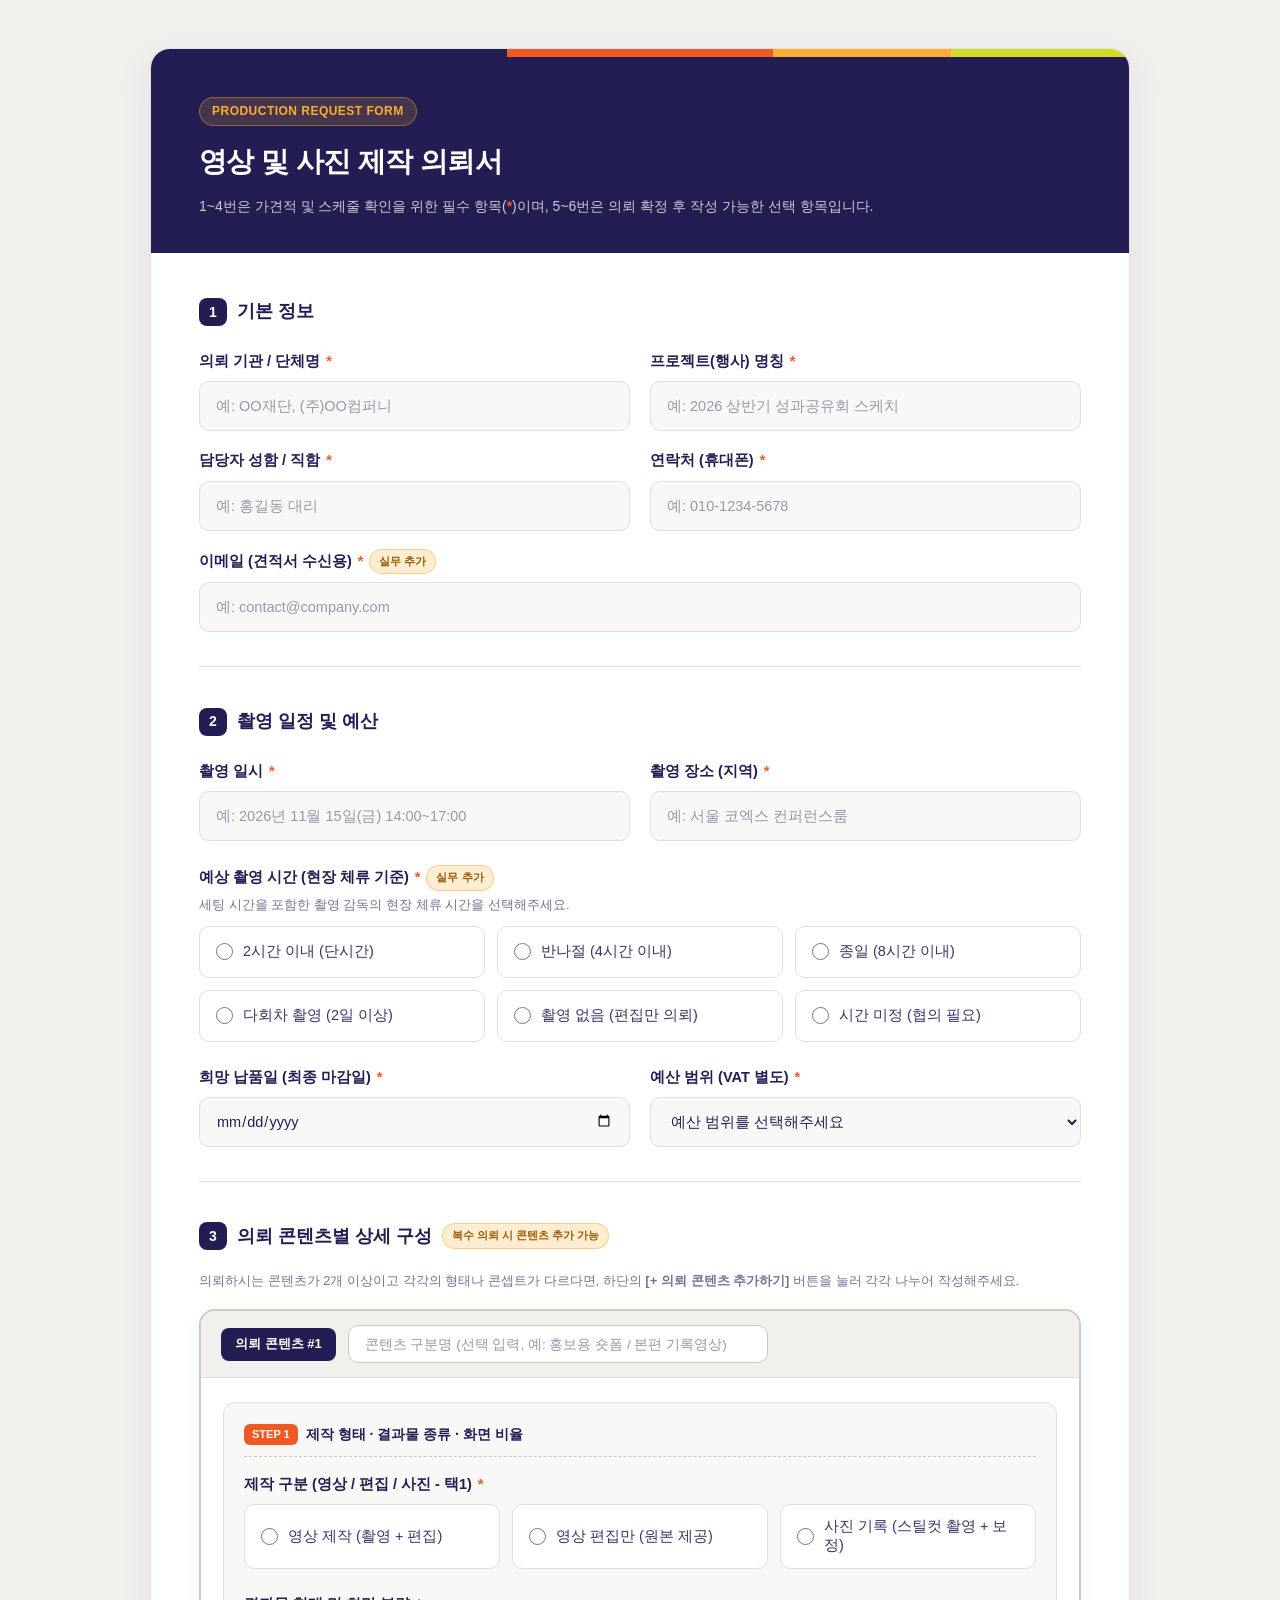
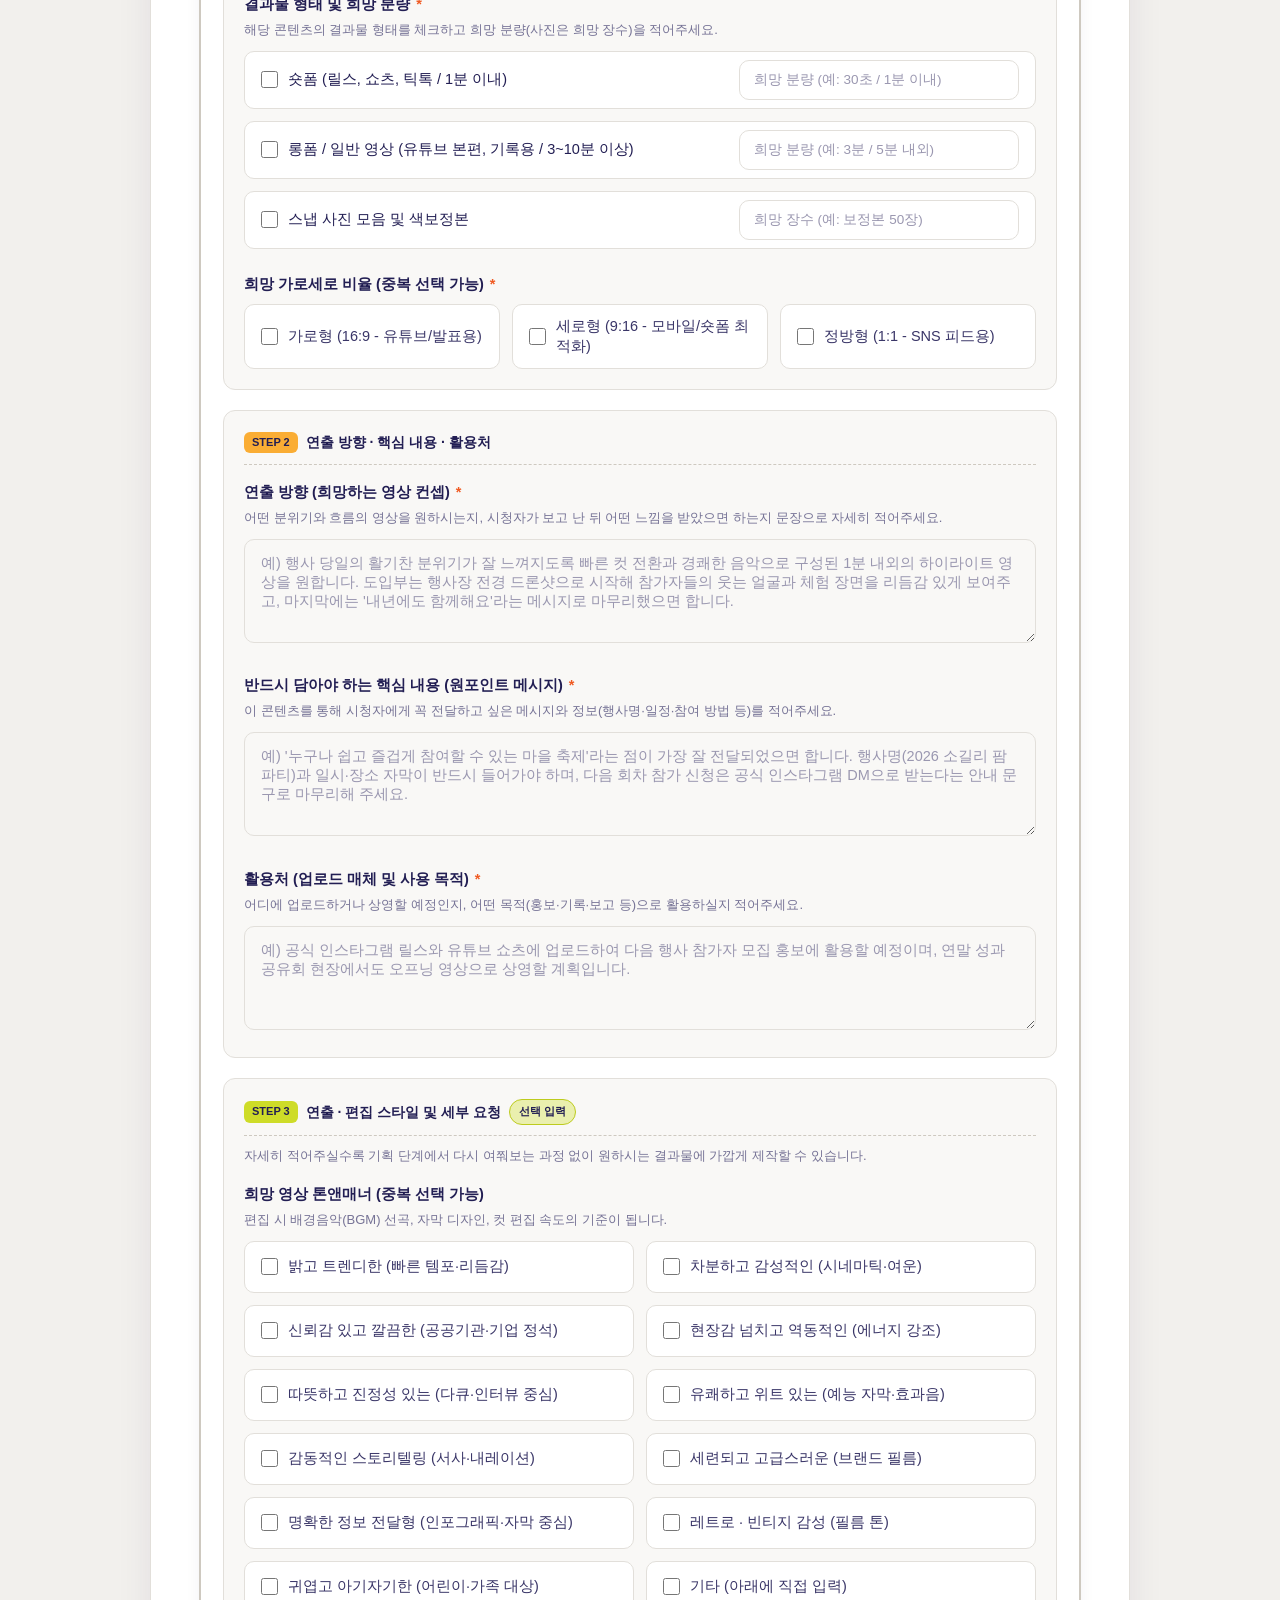
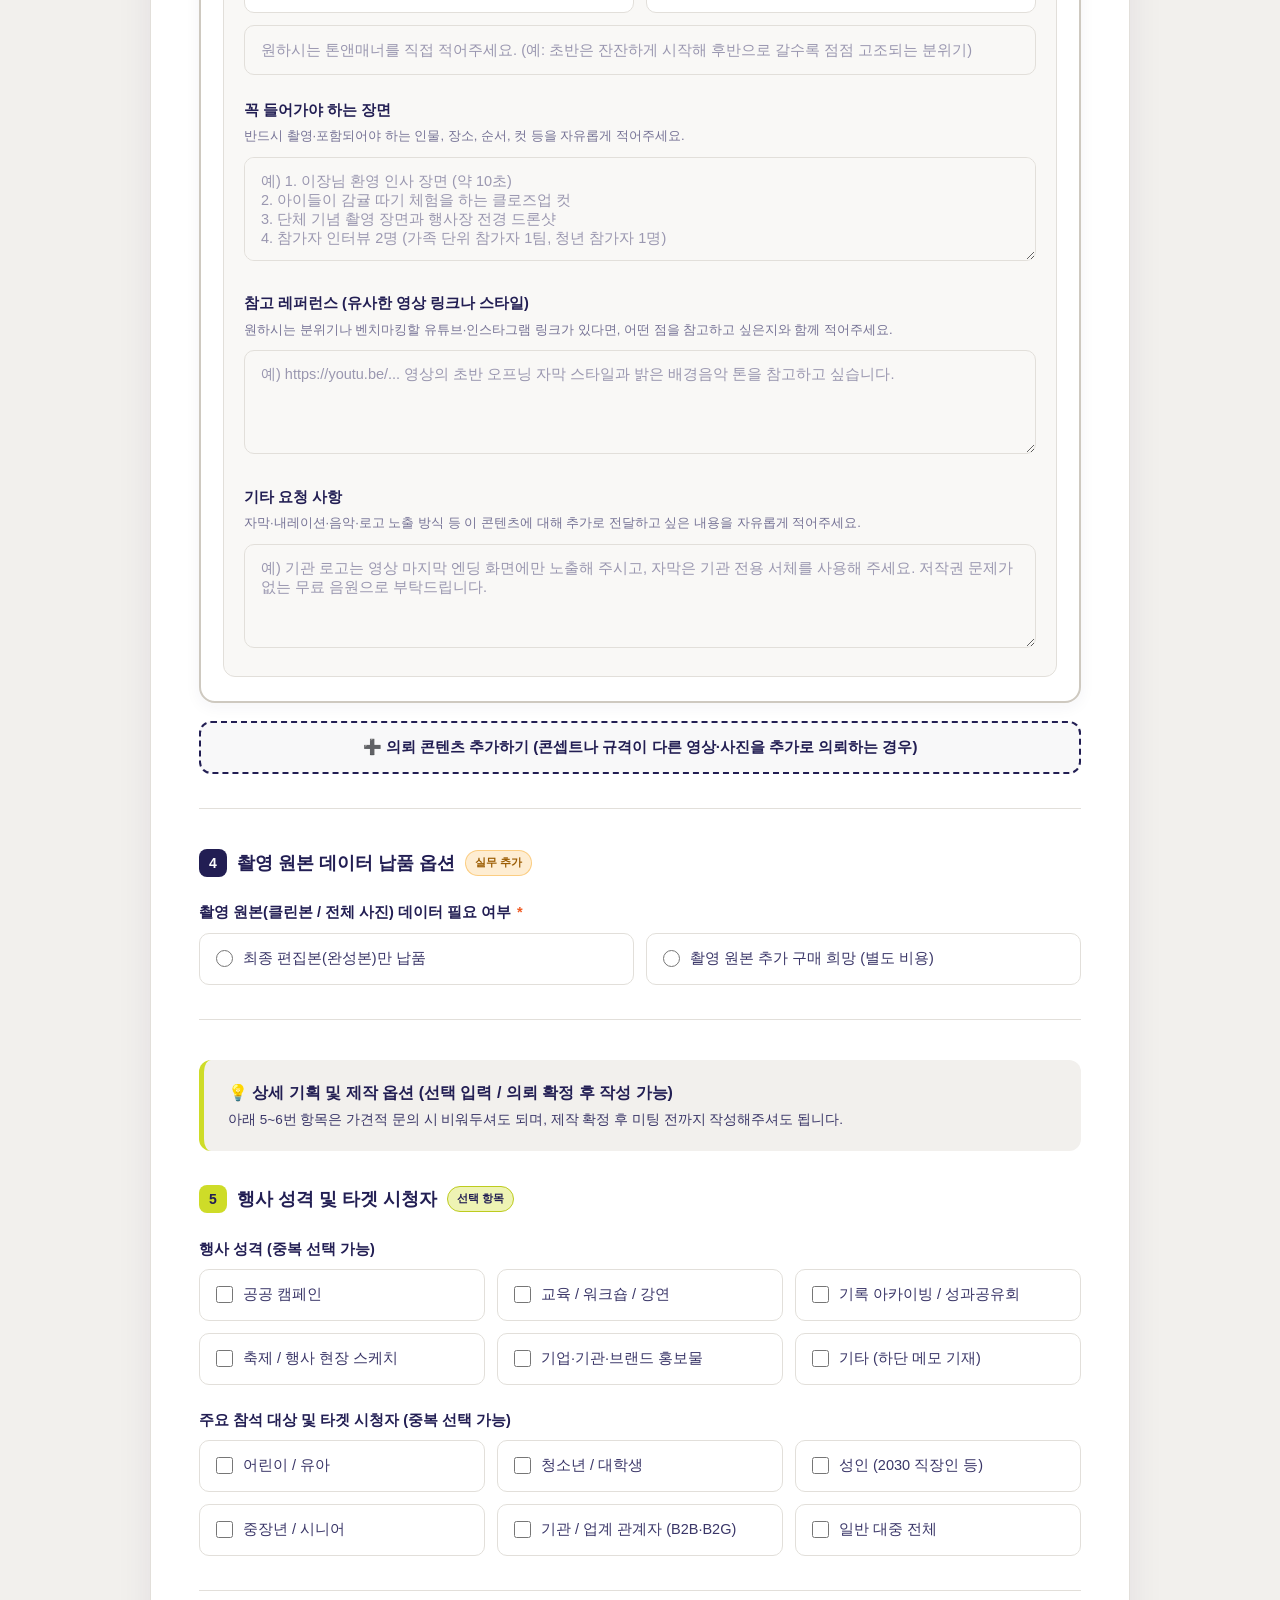
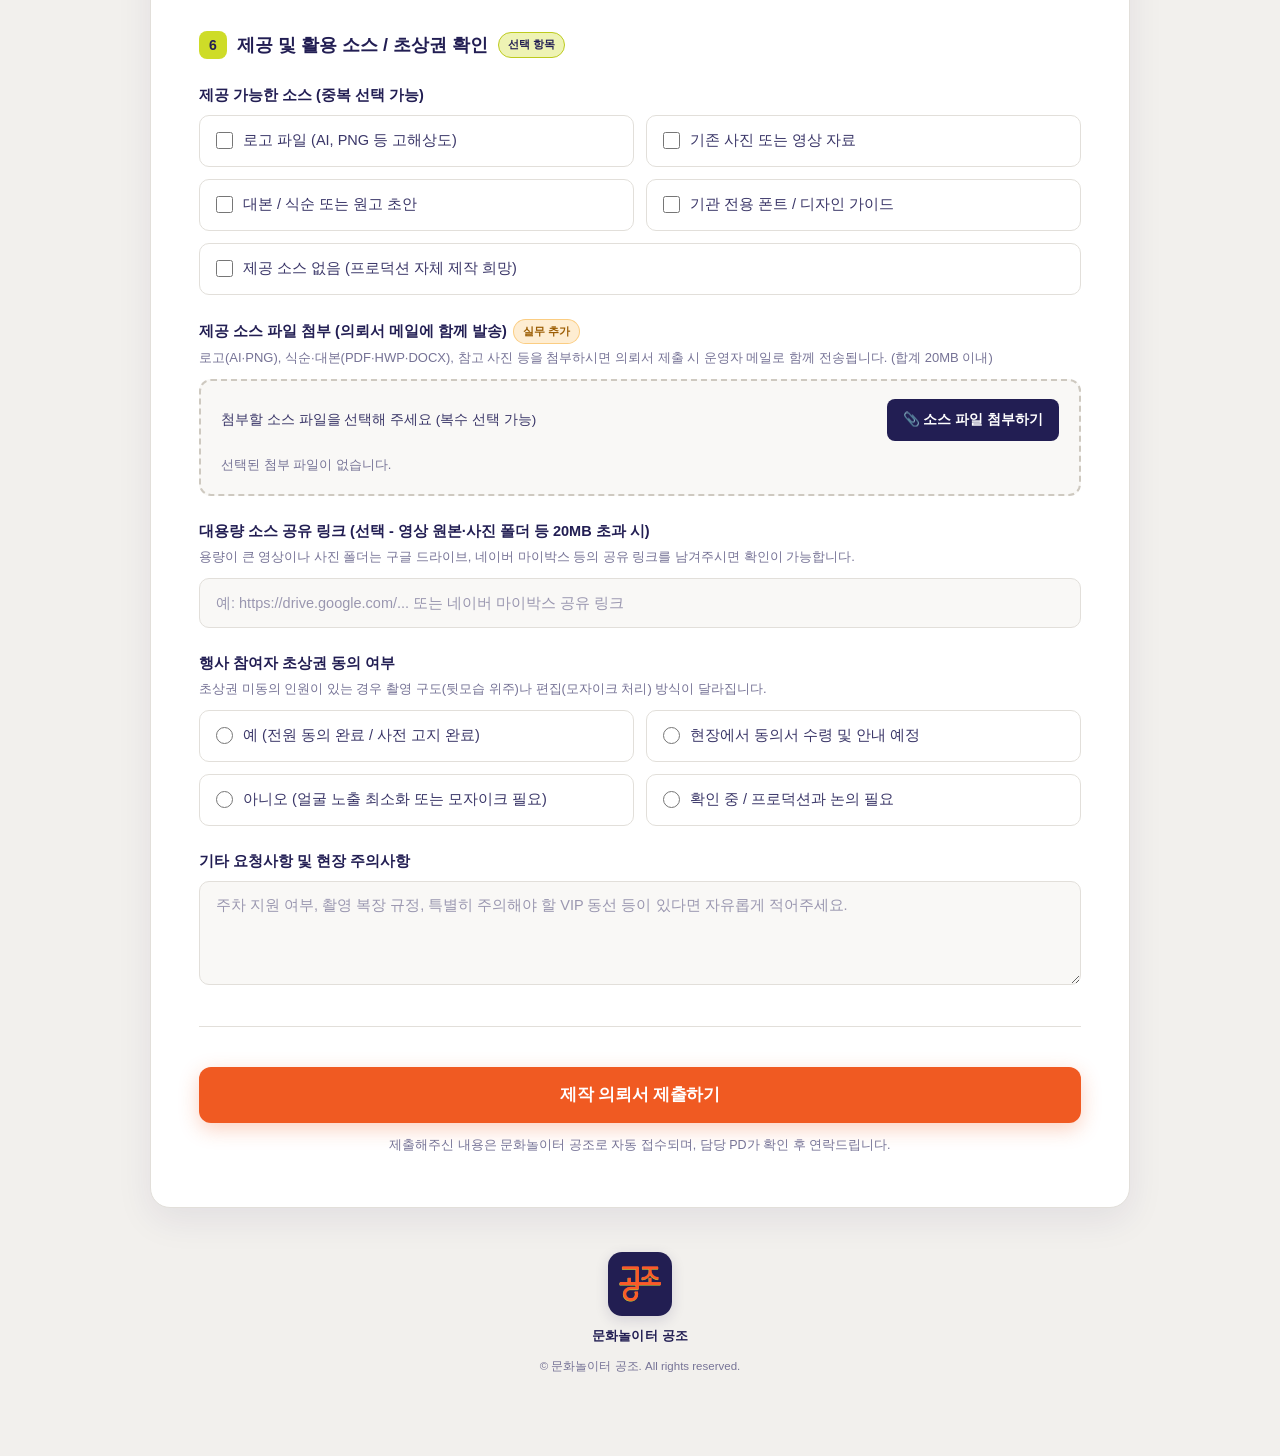
==== commit b8fe6a30: "Add files via upload" ====
--- a/index.html
+++ b/index.html
@@ -734,6 +734,11 @@
       color: var(--brand-navy);
     }
 
+    .step-pill.style {
+      background-color: var(--brand-lime);
+      color: var(--brand-navy);
+    }
+
     .add-content-btn {
       margin-top: 18px;
       width: 100%;
@@ -890,6 +895,76 @@
       .page-footer {
         break-inside: avoid;
       }
+      .table-pdf-doc {
+        max-width: 100% !important;
+        margin: 0 !important;
+        box-shadow: none !important;
+        border: 1px solid #CEC9C0 !important;
+      }
+      .table-pdf-doc tr {
+        break-inside: avoid;
+      }
+    }
+
+    /* Table Document View Mode (Opened when clicking [PDF 저장하기] in email) */
+    .table-pdf-doc {
+      display: none;
+      max-width: 780px;
+      margin: 0 auto;
+      background: #FFFFFF;
+      border: 1px solid var(--border);
+      border-radius: 16px;
+      overflow: hidden;
+      box-shadow: 0 12px 36px rgba(34, 30, 83, 0.08);
+    }
+    .table-pdf-doc.active {
+      display: block;
+    }
+    .table-pdf-header {
+      background: var(--brand-navy);
+      color: #FFFFFF;
+      padding: 28px 32px;
+    }
+    .table-pdf-tag {
+      color: var(--brand-amber);
+      font-size: 12px;
+      font-weight: 800;
+      letter-spacing: 0.04em;
+      margin-bottom: 6px;
+    }
+    .table-pdf-header h2 {
+      margin: 0;
+      font-size: 21px;
+      font-weight: 800;
+      color: #FFFFFF;
+      line-height: 1.4;
+    }
+    .table-pdf-body {
+      padding: 28px 32px 34px;
+      background: #FFFFFF;
+    }
+    .table-pdf-grid {
+      width: 100%;
+      border-collapse: collapse;
+      font-size: 13.5px;
+      border-top: 2px solid var(--brand-navy);
+    }
+    .table-pdf-grid th {
+      text-align: left;
+      vertical-align: top;
+      padding: 11px 14px;
+      border-bottom: 1px solid var(--border);
+      background: var(--surface-warm);
+      color: var(--brand-navy);
+      width: 28%;
+      font-weight: 700;
+    }
+    .table-pdf-grid td {
+      padding: 11px 14px;
+      border-bottom: 1px solid var(--border);
+      color: var(--text-body);
+      white-space: pre-line;
+      line-height: 1.65;
     }
   </style>
 </head>
@@ -906,7 +981,26 @@
     </div>
   </div>
 
-  <div class="container">
+  <!-- Table Summary PDF Document Container (Shown only when ?mode=table is opened from email [PDF 저장하기]) -->
+  <div id="tablePdfDocContainer" class="table-pdf-doc">
+    <div class="brand-bar">
+      <span></span>
+      <span></span>
+      <span></span>
+      <span></span>
+    </div>
+    <div class="table-pdf-header">
+      <div class="table-pdf-tag">NEW PRODUCTION REQUEST</div>
+      <h2 id="tablePdfTitle">[제작의뢰서]</h2>
+    </div>
+    <div class="table-pdf-body">
+      <table class="table-pdf-grid">
+        <tbody id="tablePdfTbody"></tbody>
+      </table>
+    </div>
+  </div>
+
+  <div class="container" id="mainFormContainer">
     <!-- Top Brand Palette Strip -->
     <div class="brand-bar">
       <span></span>
@@ -918,7 +1012,7 @@
     <div class="header">
       <div class="header-tag">PRODUCTION REQUEST FORM</div>
       <h1>영상 및 사진 제작 의뢰서</h1>
-      <p>1~4번은 가견적 및 스케줄 확인을 위한 필수 항목(<span class="req-dot">*</span>)이며, 5~7번은 의뢰 확정 후 작성 가능한 선택 항목입니다.</p>
+      <p>1~4번은 가견적 및 스케줄 확인을 위한 필수 항목(<span class="req-dot">*</span>)이며, 5~6번은 의뢰 확정 후 작성 가능한 선택 항목입니다.</p>
     </div>
 
     <form id="productionRequestForm">
@@ -1123,22 +1217,109 @@
               <div class="content-step-box">
                 <div class="content-step-title">
                   <span class="step-pill concept">STEP 2</span>
-                  콘텐츠 콘셉트 · 핵심 내용 · 활용처
+                  연출 방향 · 핵심 내용 · 활용처
                 </div>
 
                 <div class="form-group">
-                  <label class="field-label">제작 방향 (희망 콘셉트 및 연출 방향) <span class="req">*</span></label>
-                  <input type="text" name="c1_direction" data-field="direction" placeholder="예: 현장 분위기를 살린 빠른 템포의 하이라이트 / 인터뷰 중심의 차분한 스토리텔링 등" required />
+                  <label class="field-label">연출 방향 (희망하는 영상 컨셉) <span class="req">*</span></label>
+                  <p class="helper-text">어떤 분위기와 흐름의 영상을 원하시는지, 시청자가 보고 난 뒤 어떤 느낌을 받았으면 하는지 문장으로 자세히 적어주세요.</p>
+                  <textarea name="c1_direction" data-field="direction" rows="4" placeholder="예) 행사 당일의 활기찬 분위기가 잘 느껴지도록 빠른 컷 전환과 경쾌한 음악으로 구성된 1분 내외의 하이라이트 영상을 원합니다. 도입부는 행사장 전경 드론샷으로 시작해 참가자들의 웃는 얼굴과 체험 장면을 리듬감 있게 보여주고, 마지막에는 '내년에도 함께해요'라는 메시지로 마무리했으면 합니다." required></textarea>
                 </div>
 
                 <div class="form-group">
                   <label class="field-label">반드시 담아야 하는 핵심 내용 (원포인트 메시지) <span class="req">*</span></label>
-                  <input type="text" name="c1_keyMessage" data-field="keyMessage" placeholder="예: 행사의 취지, 참가자 현장 인터뷰 2명, 주요 프로그램 진행 장면 등" required />
+                  <p class="helper-text">이 콘텐츠를 통해 시청자에게 꼭 전달하고 싶은 메시지와 정보(행사명·일정·참여 방법 등)를 적어주세요.</p>
+                  <textarea name="c1_keyMessage" data-field="keyMessage" rows="4" placeholder="예) '누구나 쉽고 즐겁게 참여할 수 있는 마을 축제'라는 점이 가장 잘 전달되었으면 합니다. 행사명(2026 소길리 팜파티)과 일시·장소 자막이 반드시 들어가야 하며, 다음 회차 참가 신청은 공식 인스타그램 DM으로 받는다는 안내 문구로 마무리해 주세요." required></textarea>
                 </div>
 
                 <div class="form-group">
                   <label class="field-label">활용처 (업로드 매체 및 사용 목적) <span class="req">*</span></label>
-                  <input type="text" name="c1_usage" data-field="usage" placeholder="예: 공식 인스타그램 릴스, 유튜브 채널 업로드, 성과공유회 현장 상영, 내부 결과보고용 등" required />
+                  <p class="helper-text">어디에 업로드하거나 상영할 예정인지, 어떤 목적(홍보·기록·보고 등)으로 활용하실지 적어주세요.</p>
+                  <textarea name="c1_usage" data-field="usage" rows="3" placeholder="예) 공식 인스타그램 릴스와 유튜브 쇼츠에 업로드하여 다음 행사 참가자 모집 홍보에 활용할 예정이며, 연말 성과공유회 현장에서도 오프닝 영상으로 상영할 계획입니다." required></textarea>
+                </div>
+              </div>
+
+              <!-- STEP 3: 연출 및 편집 스타일 -->
+              <div class="content-step-box">
+                <div class="content-step-title">
+                  <span class="step-pill style">STEP 3</span>
+                  연출 · 편집 스타일 및 세부 요청
+                  <span class="badge-opt">선택 입력</span>
+                </div>
+                <p class="helper-text" style="margin-top: -6px; margin-bottom: 16px;">자세히 적어주실수록 기획 단계에서 다시 여쭤보는 과정 없이 원하시는 결과물에 가깝게 제작할 수 있습니다.</p>
+
+                <div class="form-group">
+                  <label class="field-label">희망 영상 톤앤매너 (중복 선택 가능)</label>
+                  <p class="helper-text">편집 시 배경음악(BGM) 선곡, 자막 디자인, 컷 편집 속도의 기준이 됩니다.</p>
+                  <div class="options-grid cols-2">
+                    <label class="option-card">
+                      <input type="checkbox" name="c1_tone" data-field="tone" value="trendy" />
+                      <span>밝고 트렌디한 (빠른 템포·리듬감)</span>
+                    </label>
+                    <label class="option-card">
+                      <input type="checkbox" name="c1_tone" data-field="tone" value="cinematic" />
+                      <span>차분하고 감성적인 (시네마틱·여운)</span>
+                    </label>
+                    <label class="option-card">
+                      <input type="checkbox" name="c1_tone" data-field="tone" value="trustworthy" />
+                      <span>신뢰감 있고 깔끔한 (공공기관·기업 정석)</span>
+                    </label>
+                    <label class="option-card">
+                      <input type="checkbox" name="c1_tone" data-field="tone" value="dynamic" />
+                      <span>현장감 넘치고 역동적인 (에너지 강조)</span>
+                    </label>
+                    <label class="option-card">
+                      <input type="checkbox" name="c1_tone" data-field="tone" value="warm" />
+                      <span>따뜻하고 진정성 있는 (다큐·인터뷰 중심)</span>
+                    </label>
+                    <label class="option-card">
+                      <input type="checkbox" name="c1_tone" data-field="tone" value="fun" />
+                      <span>유쾌하고 위트 있는 (예능 자막·효과음)</span>
+                    </label>
+                    <label class="option-card">
+                      <input type="checkbox" name="c1_tone" data-field="tone" value="touching" />
+                      <span>감동적인 스토리텔링 (서사·내레이션)</span>
+                    </label>
+                    <label class="option-card">
+                      <input type="checkbox" name="c1_tone" data-field="tone" value="premium" />
+                      <span>세련되고 고급스러운 (브랜드 필름)</span>
+                    </label>
+                    <label class="option-card">
+                      <input type="checkbox" name="c1_tone" data-field="tone" value="info" />
+                      <span>명확한 정보 전달형 (인포그래픽·자막 중심)</span>
+                    </label>
+                    <label class="option-card">
+                      <input type="checkbox" name="c1_tone" data-field="tone" value="retro" />
+                      <span>레트로 · 빈티지 감성 (필름 톤)</span>
+                    </label>
+                    <label class="option-card">
+                      <input type="checkbox" name="c1_tone" data-field="tone" value="cute" />
+                      <span>귀엽고 아기자기한 (어린이·가족 대상)</span>
+                    </label>
+                    <label class="option-card">
+                      <input type="checkbox" name="c1_tone" data-field="tone" value="other" />
+                      <span>기타 (아래에 직접 입력)</span>
+                    </label>
+                  </div>
+                  <input type="text" name="c1_toneOther" data-field="toneOther" style="margin-top: 12px;" placeholder="원하시는 톤앤매너를 직접 적어주세요. (예: 초반은 잔잔하게 시작해 후반으로 갈수록 점점 고조되는 분위기)" />
+                </div>
+
+                <div class="form-group">
+                  <label class="field-label">꼭 들어가야 하는 장면</label>
+                  <p class="helper-text">반드시 촬영·포함되어야 하는 인물, 장소, 순서, 컷 등을 자유롭게 적어주세요.</p>
+                  <textarea name="c1_mustScenes" data-field="mustScenes" rows="4" placeholder="예) 1. 이장님 환영 인사 장면 (약 10초)&#10;2. 아이들이 감귤 따기 체험을 하는 클로즈업 컷&#10;3. 단체 기념 촬영 장면과 행사장 전경 드론샷&#10;4. 참가자 인터뷰 2명 (가족 단위 참가자 1팀, 청년 참가자 1명)"></textarea>
+                </div>
+
+                <div class="form-group">
+                  <label class="field-label">참고 레퍼런스 (유사한 영상 링크나 스타일)</label>
+                  <p class="helper-text">원하시는 분위기나 벤치마킹할 유튜브·인스타그램 링크가 있다면, 어떤 점을 참고하고 싶은지와 함께 적어주세요.</p>
+                  <textarea name="c1_reference" data-field="reference" rows="3" placeholder="예) https://youtu.be/... 영상의 초반 오프닝 자막 스타일과 밝은 배경음악 톤을 참고하고 싶습니다."></textarea>
+                </div>
+
+                <div class="form-group">
+                  <label class="field-label">기타 요청 사항</label>
+                  <p class="helper-text">자막·내레이션·음악·로고 노출 방식 등 이 콘텐츠에 대해 추가로 전달하고 싶은 내용을 자유롭게 적어주세요.</p>
+                  <textarea name="c1_cardNotes" data-field="cardNotes" rows="3" placeholder="예) 기관 로고는 영상 마지막 엔딩 화면에만 노출해 주시고, 자막은 기관 전용 서체를 사용해 주세요. 저작권 문제가 없는 무료 음원으로 부탁드립니다."></textarea>
                 </div>
               </div>
             </div>
@@ -1176,123 +1357,82 @@
       <!-- 선택 옵션 구분 배너 (5번 이후) -->
       <div class="phase-banner">
         <h2>💡 상세 기획 및 제작 옵션 (선택 입력 / 의뢰 확정 후 작성 가능)</h2>
-        <p>아래 5~7번 항목은 가견적 문의 시 비워두셔도 되며, 제작 확정 후 미팅 전까지 작성해주셔도 됩니다.</p>
+        <p>아래 5~6번 항목은 가견적 문의 시 비워두셔도 되며, 제작 확정 후 미팅 전까지 작성해주셔도 됩니다.</p>
       </div>
 
-      <!-- 5. 콘텐츠 연출 및 편집 디테일 (선택) -->
+      <!-- 5. 행사 성격 및 타겟 시청자 (선택) -->
       <div class="section">
         <div class="section-title">
           <span class="sec-num opt">5</span>
-          콘텐츠 연출 및 편집 스타일
+          행사 성격 및 타겟 시청자
           <span class="badge-opt">선택 항목</span>
         </div>
 
         <div class="form-group">
-          <label class="field-label">
-            희망 영상 톤앤매너
-            <span class="badge-new">실무 추가</span>
-          </label>
-          <p class="helper-text">편집 시 배경음악(BGM) 선곡과 컷 편집 속도의 기준이 됩니다.</p>
-          <div class="options-grid cols-2">
-            <label class="option-card">
-              <input type="radio" name="toneAndManner" value="trendy" />
-              <span>밝고 트렌디한 (빠른 템포·리듬감)</span>
-            </label>
-            <label class="option-card">
-              <input type="radio" name="toneAndManner" value="cinematic" />
-              <span>차분하고 감성적인 (시네마틱·여운)</span>
-            </label>
-            <label class="option-card">
-              <input type="radio" name="toneAndManner" value="trustworthy" />
-              <span>신뢰감 있고 깔끔한 (공공기관·기업 정석)</span>
-            </label>
-            <label class="option-card">
-              <input type="radio" name="toneAndManner" value="dynamic" />
-              <span>현장감 넘치고 역동적인 (에너지 강조)</span>
+          <label class="field-label">행사 성격 (중복 선택 가능)</label>
+          <div class="options-grid cols-3">
+            <label class="option-card">
+              <input type="checkbox" name="eventType" value="campaign" />
+              <span>공공 캠페인</span>
+            </label>
+            <label class="option-card">
+              <input type="checkbox" name="eventType" value="education" />
+              <span>교육 / 워크숍 / 강연</span>
+            </label>
+            <label class="option-card">
+              <input type="checkbox" name="eventType" value="archive" />
+              <span>기록 아카이빙 / 성과공유회</span>
+            </label>
+            <label class="option-card">
+              <input type="checkbox" name="eventType" value="festival" />
+              <span>축제 / 행사 현장 스케치</span>
+            </label>
+            <label class="option-card">
+              <input type="checkbox" name="eventType" value="promo" />
+              <span>기업·기관·브랜드 홍보물</span>
+            </label>
+            <label class="option-card">
+              <input type="checkbox" name="eventType" value="other" />
+              <span>기타 (하단 메모 기재)</span>
             </label>
           </div>
         </div>
 
         <div class="form-group">
-          <label class="field-label">참고 레퍼런스 (유사한 영상 링크나 스타일)</label>
-          <p class="helper-text">원하시는 분위기나 벤치마킹할 유튜브·인스타그램 링크가 있다면 적어주세요.</p>
-          <textarea name="reference" placeholder="예: https://youtu.be/... (초반 오프닝 자막 스타일과 밝은 배경음악 톤을 참고하고 싶습니다.)"></textarea>
+          <label class="field-label">주요 참석 대상 및 타겟 시청자 (중복 선택 가능)</label>
+          <div class="options-grid cols-3">
+            <label class="option-card">
+              <input type="checkbox" name="targetAudience" value="kids" />
+              <span>어린이 / 유아</span>
+            </label>
+            <label class="option-card">
+              <input type="checkbox" name="targetAudience" value="youth" />
+              <span>청소년 / 대학생</span>
+            </label>
+            <label class="option-card">
+              <input type="checkbox" name="targetAudience" value="adults" />
+              <span>성인 (2030 직장인 등)</span>
+            </label>
+            <label class="option-card">
+              <input type="checkbox" name="targetAudience" value="senior" />
+              <span>중장년 / 시니어</span>
+            </label>
+            <label class="option-card">
+              <input type="checkbox" name="targetAudience" value="b2b" />
+              <span>기관 / 업계 관계자 (B2B·B2G)</span>
+            </label>
+            <label class="option-card">
+              <input type="checkbox" name="targetAudience" value="public" />
+              <span>일반 대중 전체</span>
+            </label>
+          </div>
         </div>
       </div>
 
-      <!-- 6. 행사 성격 및 타겟 시청자 (선택) -->
+      <!-- 6. 제공 소스 및 초상권·저작권 확인 (선택) -->
       <div class="section">
         <div class="section-title">
           <span class="sec-num opt">6</span>
-          행사 성격 및 타겟 시청자
-          <span class="badge-opt">선택 항목</span>
-        </div>
-
-        <div class="form-group">
-          <label class="field-label">행사 성격 (중복 선택 가능)</label>
-          <div class="options-grid cols-3">
-            <label class="option-card">
-              <input type="checkbox" name="eventType" value="campaign" />
-              <span>공공 캠페인</span>
-            </label>
-            <label class="option-card">
-              <input type="checkbox" name="eventType" value="education" />
-              <span>교육 / 워크숍 / 강연</span>
-            </label>
-            <label class="option-card">
-              <input type="checkbox" name="eventType" value="archive" />
-              <span>기록 아카이빙 / 성과공유회</span>
-            </label>
-            <label class="option-card">
-              <input type="checkbox" name="eventType" value="festival" />
-              <span>축제 / 행사 현장 스케치</span>
-            </label>
-            <label class="option-card">
-              <input type="checkbox" name="eventType" value="promo" />
-              <span>기업·기관·브랜드 홍보물</span>
-            </label>
-            <label class="option-card">
-              <input type="checkbox" name="eventType" value="other" />
-              <span>기타 (하단 메모 기재)</span>
-            </label>
-          </div>
-        </div>
-
-        <div class="form-group">
-          <label class="field-label">주요 참석 대상 및 타겟 시청자 (중복 선택 가능)</label>
-          <div class="options-grid cols-3">
-            <label class="option-card">
-              <input type="checkbox" name="targetAudience" value="kids" />
-              <span>어린이 / 유아</span>
-            </label>
-            <label class="option-card">
-              <input type="checkbox" name="targetAudience" value="youth" />
-              <span>청소년 / 대학생</span>
-            </label>
-            <label class="option-card">
-              <input type="checkbox" name="targetAudience" value="adults" />
-              <span>성인 (2030 직장인 등)</span>
-            </label>
-            <label class="option-card">
-              <input type="checkbox" name="targetAudience" value="senior" />
-              <span>중장년 / 시니어</span>
-            </label>
-            <label class="option-card">
-              <input type="checkbox" name="targetAudience" value="b2b" />
-              <span>기관 / 업계 관계자 (B2B·B2G)</span>
-            </label>
-            <label class="option-card">
-              <input type="checkbox" name="targetAudience" value="public" />
-              <span>일반 대중 전체</span>
-            </label>
-          </div>
-        </div>
-      </div>
-
-      <!-- 7. 제공 소스 및 초상권·저작권 확인 (선택) -->
-      <div class="section">
-        <div class="section-title">
-          <span class="sec-num opt">7</span>
           제공 및 활용 소스 / 초상권 확인
           <span class="badge-opt">선택 항목</span>
         </div>
@@ -1421,7 +1561,7 @@
      * ============================================================
      */
     const COMPANY_EMAIL = "jeju.gongjo@gmail.com";
-    const GOOGLE_SCRIPT_URL = "https://script.google.com/macros/s/AKfycbwAH9HEvyhinO4sqj4y7cyQRxK5GzeOOQQiyOSczjBF3BJq9dVtOf4Bf8C7EDoh_ECj/exec";
+    const GOOGLE_SCRIPT_URL = "https://script.google.com/macros/s/AKfycby5wDrIzOgAS4O5ulk5P1ziL7sWXimO-qgbppVoj9I1AG7CubvS1Ps0SGctZVugkCcFrQ/exec";
 
     const form = document.getElementById("productionRequestForm");
     const contentContainer = document.getElementById("contentItemsContainer");
@@ -1544,12 +1684,22 @@
       const firstCard = contentContainer.querySelector(".content-card");
       if (!firstCard) return;
 
+      const nextNum = contentContainer.querySelectorAll(".content-card").length + 1;
       const clone = firstCard.cloneNode(true);
+      clone.dataset.index = nextNum;
+
+      // DOM에 추가하기 전에 먼저 radio/input의 name을 새 번호로 분리하여 기존 카드 선택값이 풀리지 않도록 보호
+      clone.querySelectorAll("[data-field]").forEach((el) => {
+        el.name = `c${nextNum}_${el.dataset.field}`;
+      });
+
       clone.querySelectorAll("input, textarea, select").forEach((el) => {
         if (el.type === "checkbox" || el.type === "radio") {
           el.checked = false;
+          el.removeAttribute("checked");
         } else {
           el.value = "";
+          el.removeAttribute("value");
         }
       });
 
@@ -1571,46 +1721,275 @@
       }
     }
 
-    // 1. 현재 폼에 입력된 모든 데이터를 직렬화하여 '원본 폼 복원용 URL(?view=1&d=...)' 생성
-    function serializeFormState() {
-      const state = {};
-      state._contentCount = contentContainer.querySelectorAll(".content-card").length;
+    // 1. 원본 폼 복원용 초경량 URL 직렬화/압축 설정 (Error: URI Too Long 완벽 방지)
+    const TOP_FIELDS = [
+      "organization",
+      "projectName",
+      "managerName",
+      "phone",
+      "email",
+      "shootDate",
+      "shootLocation",
+      "shootDuration",
+      "deadline",
+      "budget",
+      "rawData",
+      "toneAndManner",
+      "reference",
+      "eventType",
+      "targetAudience",
+      "providedAssets",
+      "sourceLink",
+      "portraitRight",
+      "additionalNotes"
+    ];
+
+    const CARD_FIELDS = [
+      "title",
+      "prodType",
+      "deliverable",
+      "shortformCount",
+      "longformCount",
+      "photoCount",
+      "aspectRatio",
+      "direction",
+      "keyMessage",
+      "usage",
+      "tone",
+      "toneOther",
+      "mustScenes",
+      "reference",
+      "cardNotes"
+    ];
+
+    function bytesToBase64Url(bytes) {
+      let binary = "";
+      for (let i = 0; i < bytes.length; i++) {
+        binary += String.fromCharCode(bytes[i]);
+      }
+      return btoa(binary).replace(/\+/g, "-").replace(/\//g, "_").replace(/=+$/, "");
+    }
+
+    function base64UrlToBytes(b64url) {
+      let b64 = b64url.replace(/-/g, "+").replace(/_/g, "/");
+      while (b64.length % 4 !== 0) {
+        b64 += "=";
+      }
+      const binary = atob(b64);
+      const bytes = new Uint8Array(binary.length);
+      for (let i = 0; i < binary.length; i++) {
+        bytes[i] = binary.charCodeAt(i);
+      }
+      return bytes;
+    }
+
+    function utf8ToBase64Url(str) {
+      return bytesToBase64Url(new TextEncoder().encode(str));
+    }
+
+    function base64UrlToUtf8(b64url) {
+      return new TextDecoder().decode(base64UrlToBytes(b64url));
+    }
+
+    function compressStringToParam(str) {
+      return "c." + utf8ToBase64Url(str);
+    }
+
+    async function decompressParamToString(param) {
+      if (param.startsWith("c.")) {
+        return base64UrlToUtf8(param.slice(2));
+      }
+      if (param.startsWith("z.") && typeof DecompressionStream !== "undefined") {
+        const compressedBytes = base64UrlToBytes(param.slice(2));
+        const ds = new DecompressionStream("deflate-raw");
+        const writer = ds.writable.getWriter();
+        await writer.write(compressedBytes);
+        await writer.close();
+        const decompressedBuf = await new Response(ds.readable).arrayBuffer();
+        return new TextDecoder().decode(new Uint8Array(decompressedBuf));
+      }
+      // 구버전(btoa + encodeURIComponent) 호환
+      return decodeURIComponent(atob(param));
+    }
+
+    function trimTrailingEmpty(arr) {
+      const copy = arr.slice();
+      while (copy.length > 0 && (copy[copy.length - 1] === "" || copy[copy.length - 1] === null)) {
+        copy.pop();
+      }
+      return copy;
+    }
+
+    function buildCompactFormPayload() {
+      const topVals = TOP_FIELDS.map((name) => {
+        const els = form.querySelectorAll(`[name="${name}"]`);
+        if (!els || els.length === 0) return "";
+        const first = els[0];
+        if (first.type === "checkbox") {
+          return Array.from(els)
+            .filter((el) => el.checked)
+            .map((el) => el.value)
+            .join("|");
+        }
+        if (first.type === "radio") {
+          const checked = Array.from(els).find((el) => el.checked);
+          return checked ? checked.value : "";
+        }
+        return first.value ? first.value.trim() : "";
+      });
+
+      const cards = contentContainer.querySelectorAll(".content-card");
+      const cardValsList = Array.from(cards).map((card) => {
+        const vals = CARD_FIELDS.map((fieldKey) => {
+          const els = card.querySelectorAll(`[data-field="${fieldKey}"]`);
+          if (!els || els.length === 0) return "";
+          const first = els[0];
+          if (first.type === "checkbox") {
+            return Array.from(els)
+              .filter((el) => el.checked)
+              .map((el) => el.value)
+              .join("|");
+          }
+          if (first.type === "radio") {
+            const checked = Array.from(els).find((el) => el.checked);
+            return checked ? checked.value : "";
+          }
+          return first.value ? first.value.trim() : "";
+        });
+        return trimTrailingEmpty(vals);
+      });
+
+      let attachedNames = [];
       if (selectedSourceFiles.length > 0) {
-        state._attachedFileNames = selectedSourceFiles.map((f) => `${f.name} (${formatBytes(f.size)})`);
+        attachedNames = selectedSourceFiles.map((f) => `${f.name} (${formatBytes(f.size)})`);
       } else if (restoredAttachedFileNames.length > 0) {
-        state._attachedFileNames = restoredAttachedFileNames;
-      }
-
-      const elements = form.querySelectorAll("input, select, textarea");
-      elements.forEach((el) => {
-        if (!el.name || el.type === "file") return;
-        if (el.type === "checkbox") {
-          if (!state[el.name]) state[el.name] = [];
-          if (el.checked) state[el.name].push(el.value);
-        } else if (el.type === "radio") {
-          if (el.checked) state[el.name] = el.value;
+        attachedNames = restoredAttachedFileNames;
+      }
+
+      return [
+        2,
+        new Date().toLocaleString("ko-KR"),
+        trimTrailingEmpty(topVals),
+        cardValsList,
+        attachedNames
+      ];
+    }
+
+    function expandCompactPayloadToState(compactArr) {
+      const [, submittedAt, topVals = [], cardValsList = [], attachedNames = []] = compactArr;
+      const state = {
+        _submittedAt: submittedAt || "",
+        _contentCount: Math.max(1, cardValsList.length),
+        _attachedFileNames: attachedNames || []
+      };
+
+      const checkboxTopFields = new Set(["eventType", "targetAudience", "providedAssets"]);
+      TOP_FIELDS.forEach((name, idx) => {
+        const raw = topVals[idx] || "";
+        if (!raw) return;
+        if (checkboxTopFields.has(name)) {
+          state[name] = raw.split("|").filter(Boolean);
         } else {
-          if (el.value) state[el.name] = el.value;
+          state[name] = raw;
         }
       });
-      state._submittedAt = new Date().toLocaleString("ko-KR");
-      const jsonStr = JSON.stringify(state);
-      const encoded = btoa(encodeURIComponent(jsonStr));
-      const baseUrl = window.location.href.split("?")[0];
+
+      const checkboxCardFields = new Set(["deliverable", "aspectRatio", "tone"]);
+      cardValsList.forEach((cardVals, cIdx) => {
+        const num = cIdx + 1;
+        CARD_FIELDS.forEach((fieldKey, fIdx) => {
+          const raw = (cardVals && cardVals[fIdx]) || "";
+          if (!raw) return;
+          const fullKey = `c${num}_${fieldKey}`;
+          if (checkboxCardFields.has(fieldKey)) {
+            state[fullKey] = raw.split("|").filter(Boolean);
+          } else {
+            state[fullKey] = raw;
+          }
+        });
+      });
+
+      return state;
+    }
+
+    async function serializeFormState() {
+      const compactPayload = buildCompactFormPayload();
+      const jsonStr = JSON.stringify(compactPayload);
+      const encoded = compressStringToParam(jsonStr);
+      const baseUrl = window.location.href.split("?")[0].split("#")[0];
       return `${baseUrl}?view=1&d=${encoded}`;
     }
 
-    // 2. 메일의 [작성된 원본 폼 열기] 링크(?view=1&d=...)로 접속했을 때만 원본 복원 및 운영자 전용 버튼 활성화
-    function applyEncodedState(inputStr) {
+    const TABLE_SUMMARY_KEYS = [
+      "제출일시",
+      "1_의뢰기관명",
+      "1_프로젝트명",
+      "1_담당자",
+      "1_연락처",
+      "1_이메일",
+      "2_촬영일시",
+      "2_촬영장소",
+      "2_예상촬영시간",
+      "2_희망납품일",
+      "2_예산범위",
+      "3_의뢰콘텐츠_수량",
+      "3_의뢰콘텐츠_상세내역",
+      "4_원본데이터필요여부",
+      "5_행사성격",
+      "5_타겟시청자",
+      "6_제공가능소스",
+      "6_첨부파일목록",
+      "6_소스공유링크",
+      "6_초상권동의여부",
+      "6_기타요청사항"
+    ];
+
+    function escapeHtml(str) {
+      return String(str || "-")
+        .replace(/&/g, "&amp;")
+        .replace(/</g, "&lt;")
+        .replace(/>/g, "&gt;")
+        .replace(/"/g, "&quot;");
+    }
+
+    function renderTablePdfDocument(state) {
+      const summary = collectReadableSummary("");
+      if (state && state._submittedAt) {
+        summary["제출일시"] = state._submittedAt;
+      }
+
+      const titleEl = document.getElementById("tablePdfTitle");
+      const tbodyEl = document.getElementById("tablePdfTbody");
+      if (titleEl) {
+        titleEl.textContent = summary["_subject"] || `[문화놀이터 공조] 신규 제작 의뢰서 접수`;
+      }
+      if (tbodyEl) {
+        tbodyEl.innerHTML = TABLE_SUMMARY_KEYS.map(
+          (key) => `
+          <tr>
+            <th>${escapeHtml(key)}</th>
+            <td>${escapeHtml(summary[key] || "-")}</td>
+          </tr>
+        `
+        ).join("");
+      }
+    }
+
+    // 2. 메일의 [원본 폼 확인](?view=1&d=...) 또는 [PDF 저장하기](?view=1&mode=table&d=...) 접속 처리
+    async function applyEncodedState(inputStr, isTableMode = false) {
       if (!inputStr) return false;
       let encoded = inputStr.trim();
       if (encoded.includes("d=")) {
-        encoded = encoded.split("d=")[1].split("&")[0];
+        encoded = encoded.split("d=")[1].split("&")[0].split("#")[0];
       }
 
       try {
-        const jsonStr = decodeURIComponent(atob(encoded));
-        const state = JSON.parse(jsonStr);
+        const jsonStr = await decompressParamToString(encoded);
+        const parsed = JSON.parse(jsonStr);
+        const state =
+          Array.isArray(parsed) && parsed[0] === 2
+            ? expandCompactPayloadToState(parsed)
+            : parsed;
 
         // 이전 버전 링크 호환 처리
         if (!("c1_prodType" in state) && "prodType" in state) {
@@ -1658,6 +2037,9 @@
         const subEl = document.getElementById("adminViewSub");
         const clientSubmitArea = document.getElementById("clientSubmitArea");
         const adminBottomActions = document.getElementById("adminBottomActions");
+        const mainFormContainer = document.getElementById("mainFormContainer");
+        const tablePdfDocContainer = document.getElementById("tablePdfDocContainer");
+        const toggleBtn = document.getElementById("toggleEditBtn");
 
         bar.classList.add("active");
         if (clientSubmitArea) clientSubmitArea.style.display = "none";
@@ -1666,6 +2048,22 @@
         const org = state.organization || "의뢰처";
         const proj = state.projectName || "프로젝트";
         const time = state._submittedAt || "";
+
+        if (isTableMode) {
+          renderTablePdfDocument(state);
+          if (mainFormContainer) mainFormContainer.style.display = "none";
+          if (tablePdfDocContainer) tablePdfDocContainer.classList.add("active");
+          if (toggleBtn) toggleBtn.style.display = "none";
+          titleEl.textContent = `📊 [${org} - ${proj}] 표 형태 의뢰서 문서 (PDF 저장 모드)`;
+          subEl.textContent = `제출 일시: ${time} | 우측 [A4 PDF로 저장 / 인쇄하기] 버튼을 눌러 표 형태 문서를 그대로 저장하세요.`;
+          setReadOnlyMode(true);
+          window.scrollTo({ top: 0, behavior: "smooth" });
+          setTimeout(() => {
+            window.print();
+          }, 350);
+          return true;
+        }
+
         titleEl.textContent = `📋 [${org} - ${proj}] 작성 원본 열람 모드 (운영자 전용)`;
         subEl.textContent = `제출 일시: ${time} | 우측 [A4 PDF로 저장 / 인쇄하기] 버튼을 눌러 원본 형태 그대로 보관하세요.`;
 
@@ -1680,9 +2078,15 @@
 
     function restoreFormFromUrl() {
       const params = new URLSearchParams(window.location.search);
-      const encoded = params.get("d");
+      let encoded = params.get("d");
+      let isTableMode = params.get("mode") === "table";
+      if (!encoded && window.location.hash && window.location.hash.includes("d=")) {
+        const hashParams = new URLSearchParams(window.location.hash.replace(/^#/, ""));
+        encoded = hashParams.get("d");
+        if (!isTableMode) isTableMode = hashParams.get("mode") === "table";
+      }
       if (encoded) {
-        applyEncodedState(encoded);
+        applyEncodedState(encoded, isTableMode);
       }
     }
 
@@ -1715,8 +2119,8 @@
     }
 
     // 3. 원본 열람 링크 클립보드 복사
-    function copyShareableFormUrl() {
-      const shareUrl = serializeFormState();
+    async function copyShareableFormUrl() {
+      const shareUrl = await serializeFormState();
       navigator.clipboard.writeText(shareUrl).then(() => {
         showStatusModal(
           "🔗 작성본 원본 링크가 복사되었습니다!",
@@ -1725,11 +2129,16 @@
       });
     }
 
-    // 4. 사람이 읽기 쉬운 한글 요약 데이터 추출 (이메일 & 구글 시트용)
+    // 4. 사람이 읽기 쉬운 한글 요약 데이터 추출 (이메일 & 구글 시트 신/구버전 완벽 호환)
     function collectReadableSummary(shareUrl, attachments = []) {
+      const getLabelText = (input) => {
+        if (!input || !input.parentElement) return "";
+        return (input.parentElement.innerText || input.parentElement.textContent || "").trim();
+      };
       const getCheckedTexts = (name) => {
         return Array.from(form.querySelectorAll(`input[name="${name}"]:checked`))
-          .map((input) => input.parentElement.innerText.trim())
+          .map((input) => getLabelText(input))
+          .filter(Boolean)
           .join(", ") || "-";
       };
       const getVal = (name) => {
@@ -1741,65 +2150,155 @@
         return sel && sel.selectedIndex > 0 ? sel.options[sel.selectedIndex].text : "-";
       };
 
-      // 복수 의뢰 콘텐츠 카드 요약 생성
+      // 각 콘텐츠 카드 내부에서 직접 data-field 기준으로 값을 추출 (복수 추가 시 누락 원천 차단)
+      const getCardVal = (card, fieldKey) => {
+        const el = card.querySelector(`[data-field="${fieldKey}"]`);
+        return el && el.value ? el.value.trim() : "-";
+      };
+      const getCardCheckedTexts = (card, fieldKey) => {
+        return Array.from(card.querySelectorAll(`input[data-field="${fieldKey}"]:checked`))
+          .map((input) => getLabelText(input))
+          .filter(Boolean)
+          .join(", ") || "-";
+      };
+
       const cards = contentContainer.querySelectorAll(".content-card");
-      const contentSummaries = Array.from(cards).map((card, idx) => {
+      const isMulti = cards.length > 1;
+
+      const cardDetails = Array.from(cards).map((card, idx) => {
         const n = idx + 1;
-        const title = getVal(`c${n}_title`);
+        const title = getCardVal(card, "title");
         const headerTitle = title !== "-" ? `[콘텐츠 #${n} : ${title}]` : `[콘텐츠 #${n}]`;
-
-        const prodType = getCheckedTexts(`c${n}_prodType`);
+        const prodType = getCardCheckedTexts(card, "prodType");
+
+        const sf = getCardVal(card, "shortformCount");
+        const lf = getCardVal(card, "longformCount");
+        const ph = getCardVal(card, "photoCount");
 
         const delivParts = [];
-        const checkedDelivs = Array.from(form.querySelectorAll(`input[name="c${n}_deliverable"]:checked`));
+        const checkedDelivs = Array.from(card.querySelectorAll(`input[data-field="deliverable"]:checked`));
         checkedDelivs.forEach((chk) => {
-          const labelText = chk.parentElement.innerText.trim();
-          let countText = "";
-          if (chk.value === "shortform") countText = getVal(`c${n}_shortformCount`);
-          if (chk.value === "longform") countText = getVal(`c${n}_longformCount`);
-          if (chk.value === "photo_snap") countText = getVal(`c${n}_photoCount`);
+          const labelText = getLabelText(chk);
+          let countText = "-";
+          if (chk.value === "shortform") countText = sf;
+          if (chk.value === "longform") countText = lf;
+          if (chk.value === "photo_snap") countText = ph;
           delivParts.push(countText !== "-" ? `${labelText} (${countText})` : labelText);
         });
         if (delivParts.length === 0) {
-          const sf = getVal(`c${n}_shortformCount`);
-          const lf = getVal(`c${n}_longformCount`);
-          const ph = getVal(`c${n}_photoCount`);
           if (sf !== "-") delivParts.push(`숏폼 (${sf})`);
           if (lf !== "-") delivParts.push(`롱폼 (${lf})`);
           if (ph !== "-") delivParts.push(`사진 (${ph})`);
         }
         const deliverableStr = delivParts.join(" / ") || "-";
 
-        const ratio = getCheckedTexts(`c${n}_aspectRatio`);
-        const direction = getVal(`c${n}_direction`);
-        const keyMsg = getVal(`c${n}_keyMessage`);
-        const usage = getVal(`c${n}_usage`);
-
-        return [
+        const ratio = getCardCheckedTexts(card, "aspectRatio");
+        const direction = getCardVal(card, "direction");
+        const keyMsg = getCardVal(card, "keyMessage");
+        const usage = getCardVal(card, "usage");
+
+        const tone = getCardCheckedTexts(card, "tone");
+        const toneOther = getCardVal(card, "toneOther");
+        let toneStr = tone;
+        if (toneOther !== "-") {
+          toneStr = toneStr !== "-" ? `${toneStr} (기타: ${toneOther})` : `기타: ${toneOther}`;
+        }
+        const mustScenes = getCardVal(card, "mustScenes");
+        const reference = getCardVal(card, "reference");
+        const cardNotes = getCardVal(card, "cardNotes");
+
+        const fullBlockLines = [
           headerTitle,
           `  • 제작 구분: ${prodType}`,
           `  • 결과물 형태/분량: ${deliverableStr}`,
           `  • 희망 화면 비율: ${ratio}`,
-          `  • 제작 방향: ${direction}`,
-          `  • 핵심 내용: ${keyMsg}`,
+          `  • 연출 방향 (희망 컨셉): ${direction}`,
+          `  • 반드시 담아야 하는 핵심 내용: ${keyMsg}`,
           `  • 활용처: ${usage}`
-        ].join("\n");
+        ];
+        if (toneStr !== "-") fullBlockLines.push(`  • 희망 영상 톤앤매너: ${toneStr}`);
+        if (mustScenes !== "-") fullBlockLines.push(`  • 꼭 들어가야 하는 장면:\n    ${mustScenes.replace(/\n/g, "\n    ")}`);
+        if (reference !== "-") fullBlockLines.push(`  • 참고 레퍼런스: ${reference}`);
+        if (cardNotes !== "-") fullBlockLines.push(`  • 기타 요청 사항: ${cardNotes}`);
+
+        const fullBlock = fullBlockLines.join("\n");
+
+        return {
+          n,
+          title,
+          headerTitle,
+          prodType,
+          sf,
+          lf,
+          ph,
+          deliverableStr,
+          ratio,
+          direction,
+          keyMsg,
+          usage,
+          toneStr,
+          mustScenes,
+          reference,
+          cardNotes,
+          fullBlock
+        };
       });
+
+      const contentSummaries = cardDetails.map((c) => c.fullBlock);
+
+      // 기존 구글 시트/앱스 스크립트 컬럼(3_제작형태 ~ 4_핵심메시지)을 그대로 쓰는 경우에도 복수 콘텐츠가 모두 기록되도록 통합 문자열 생성
+      const formatPerCard = (getter) => {
+        return cardDetails
+          .map((c) => (isMulti || c.title !== "-" ? `${c.headerTitle} ${getter(c)}` : getter(c)))
+          .join("\n");
+      };
+
+      const legacyProdType = formatPerCard((c) => c.prodType);
+      const legacyDeliverable = formatPerCard((c) => c.deliverableStr);
+      const legacyShortform = formatPerCard((c) => c.sf);
+      const legacyLongform = formatPerCard((c) => c.lf);
+      const legacyPhoto = formatPerCard((c) => c.ph);
+      const legacyRatio = formatPerCard((c) => c.ratio);
+      const legacyConceptAndKeyMsg = cardDetails
+        .map((c) => {
+          const lines = [
+            c.headerTitle,
+            `• 연출 방향 (희망 컨셉): ${c.direction}`,
+            `• 반드시 담아야 하는 핵심 내용: ${c.keyMsg}`,
+            `• 활용처: ${c.usage}`
+          ];
+          if (c.toneStr !== "-") lines.push(`• 희망 영상 톤앤매너: ${c.toneStr}`);
+          if (c.mustScenes !== "-") lines.push(`• 꼭 들어가야 하는 장면: ${c.mustScenes}`);
+          if (c.reference !== "-") lines.push(`• 참고 레퍼런스: ${c.reference}`);
+          if (c.cardNotes !== "-") lines.push(`• 기타 요청 사항: ${c.cardNotes}`);
+          return lines.join("\n");
+        })
+        .join("\n\n");
+
+      const legacyCardTone = formatPerCard((c) => c.toneStr);
+      const legacyCardRef = formatPerCard((c) => c.reference);
 
       const attachedNamesStr =
         attachments.length > 0
           ? attachments.map((a) => `${a.name} (${a.sizeText})`).join(", ")
-          : "-";
+          : restoredAttachedFileNames.length > 0
+            ? restoredAttachedFileNames.join(", ")
+            : "-";
       const sourceLinkStr = getVal("sourceLink");
       const providedTypes = getCheckedTexts("providedAssets");
 
       const combinedSourceSummary = [
         `선택 항목: ${providedTypes}`,
-        attachments.length > 0 ? `첨부 파일: ${attachedNamesStr} (이메일 첨부파일 참조)` : null,
+        attachedNamesStr !== "-" ? `첨부 파일: ${attachedNamesStr} (이메일 첨부파일 참조)` : null,
         sourceLinkStr !== "-" ? `공유 링크: ${sourceLinkStr}` : null
       ]
         .filter(Boolean)
         .join(" | ");
+
+      const toneVal = getCheckedTexts("toneAndManner");
+      const refVal = getVal("reference");
+      const eventVal = getCheckedTexts("eventType");
+      const targetVal = getCheckedTexts("targetAudience");
 
       return {
         "_subject": `[제작의뢰서] ${getVal("organization")} - ${getVal("projectName")} (총 ${cards.length}건)`,
@@ -1814,13 +2313,34 @@
         "2_예상촬영시간": getCheckedTexts("shootDuration"),
         "2_희망납품일": getVal("deadline"),
         "2_예산범위": getSelectText("budget"),
+        // 신규 통합 컬럼 (콘텐츠 수량 + 상세내역)
         "3_의뢰콘텐츠_수량": `총 ${cards.length}건`,
         "3_의뢰콘텐츠_상세내역": "\n" + contentSummaries.join("\n\n"),
+        // 기존 구글 시트/스크립트 호환용 컬럼 (복수 콘텐츠 전체 내역 자동 병합)
+        "3_제작형태": legacyProdType,
+        "3_결과물_종류": legacyDeliverable,
+        "3_숏폼편수": legacyShortform,
+        "3_롱폼분량": legacyLongform,
+        "3_사진장수": legacyPhoto,
+        "3_화면비율": legacyRatio,
         "4_원본데이터필요여부": getCheckedTexts("rawData"),
-        "5_영상톤앤매너": getCheckedTexts("toneAndManner"),
-        "5_참고레퍼런스": getVal("reference"),
-        "6_행사성격": getCheckedTexts("eventType"),
-        "6_타겟시청자": getCheckedTexts("targetAudience"),
+        "4_핵심메시지": legacyConceptAndKeyMsg,
+        // 신규 5번: 행사 성격 및 타겟 시청자
+        "5_행사성격": eventVal,
+        "5_타겟시청자": targetVal,
+        // 신규 6번: 제공 소스 및 초상권
+        "6_제공가능소스": combinedSourceSummary,
+        "6_첨부파일목록": attachedNamesStr,
+        "6_소스공유링크": sourceLinkStr,
+        "6_초상권동의여부": getCheckedTexts("portraitRight"),
+        "6_기타요청사항": getVal("additionalNotes"),
+        // 구버전 및 기존 구글 시트/스크립트 완벽 호환 매핑
+        "5_영상톤앤매너": legacyCardTone !== "-" ? legacyCardTone : toneVal,
+        "5_참고레퍼런스": legacyCardRef !== "-" ? legacyCardRef : refVal,
+        "6_행사성격": eventVal,
+        "6_타겟시청자": targetVal,
+        "6_참고레퍼런스": legacyCardRef !== "-" ? legacyCardRef : refVal,
+        "6_영상톤앤매너": legacyCardTone !== "-" ? legacyCardTone : toneVal,
         "7_제공가능소스": combinedSourceSummary,
         "7_첨부파일목록": attachedNamesStr,
         "7_소스공유링크": sourceLinkStr,
@@ -1855,7 +2375,7 @@
 
       try {
         const attachments = await readFilesAsBase64(selectedSourceFiles);
-        const shareUrl = serializeFormState();
+        const shareUrl = await serializeFormState();
         payload = collectReadableSummary(shareUrl, attachments);
 
         if (GOOGLE_SCRIPT_URL && GOOGLE_SCRIPT_URL.startsWith("https://")) {
@@ -1885,10 +2405,29 @@
         );
       } else if (payload) {
         // 오프라인/로컬 보안 차단 시 기본 메일 클라이언트로 즉시 발송 폴백
-        const bodyLines = Object.entries(payload)
-          .filter(([k]) => !k.startsWith("_"))
-          .map(([k, v]) => `• ${k}: ${v}`)
-          .join("\n");
+        const mailKeys = [
+          "제출일시",
+          "1_의뢰기관명",
+          "1_프로젝트명",
+          "1_담당자",
+          "1_연락처",
+          "1_이메일",
+          "2_촬영일시",
+          "2_촬영장소",
+          "2_예상촬영시간",
+          "2_희망납품일",
+          "2_예산범위",
+          "3_의뢰콘텐츠_수량",
+          "3_의뢰콘텐츠_상세내역",
+          "4_원본데이터필요여부",
+          "5_행사성격",
+          "5_타겟시청자",
+          "6_제공가능소스",
+          "6_초상권동의여부",
+          "6_기타요청사항",
+          "원본폼_열람_및_PDF저장_링크"
+        ];
+        const bodyLines = mailKeys.map((k) => `• ${k}: ${payload[k] || "-"}`).join("\n");
         const mailtoUrl = `mailto:${COMPANY_EMAIL}?subject=${encodeURIComponent(payload._subject)}&body=${encodeURIComponent(bodyLines)}`;
         window.location.href = mailtoUrl;
         showStatusModal(
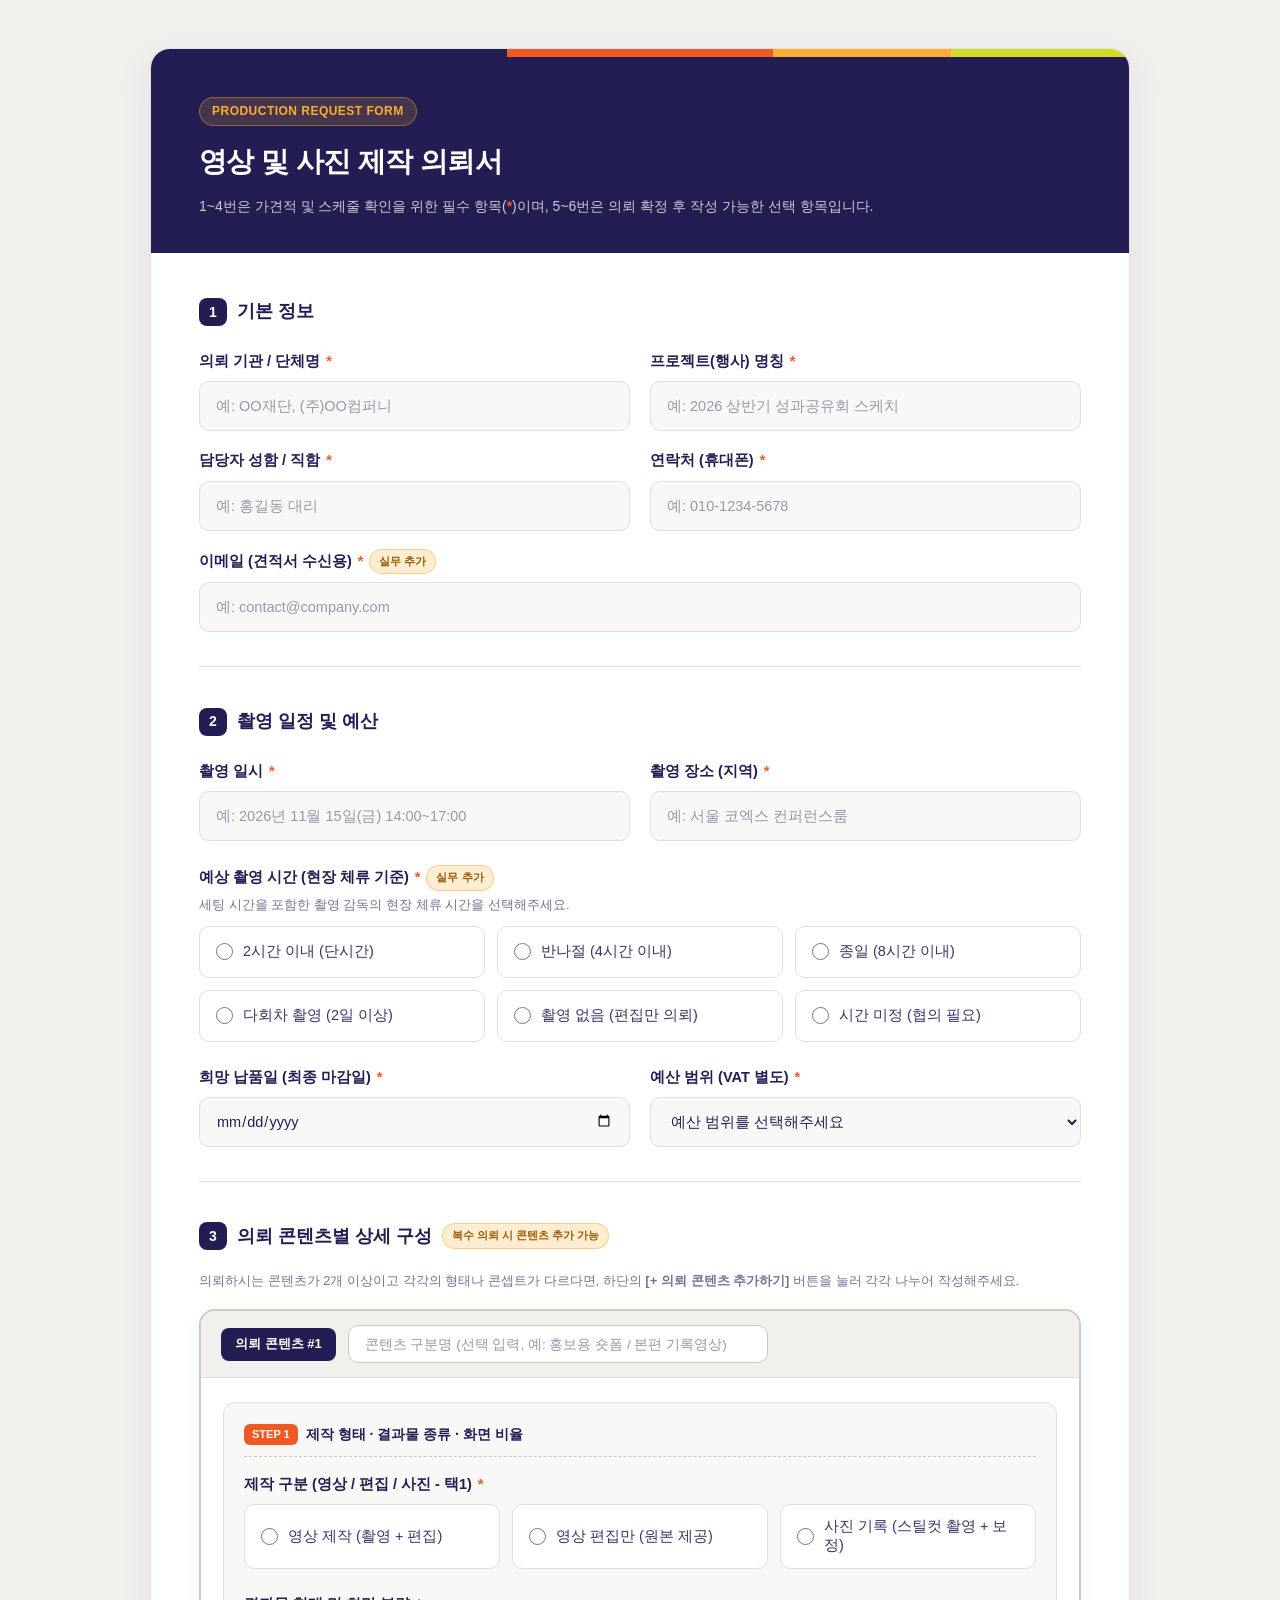
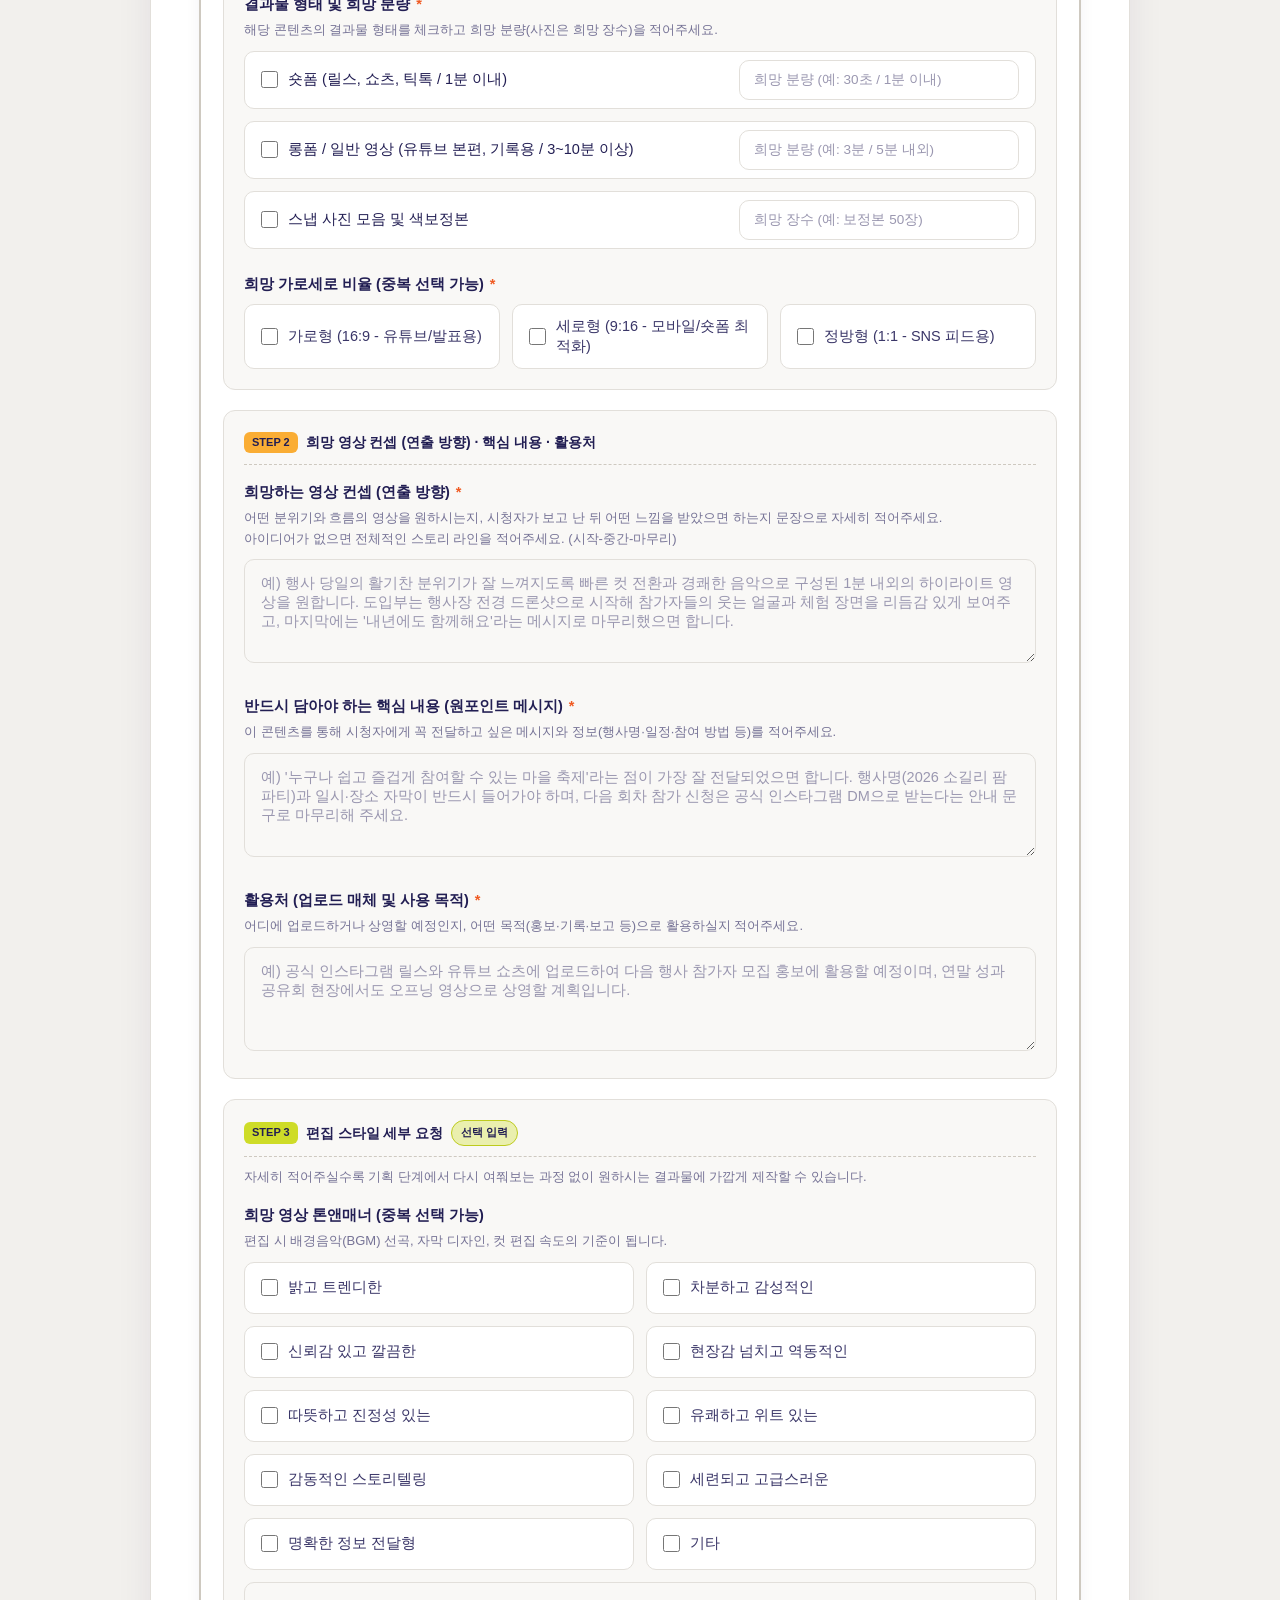
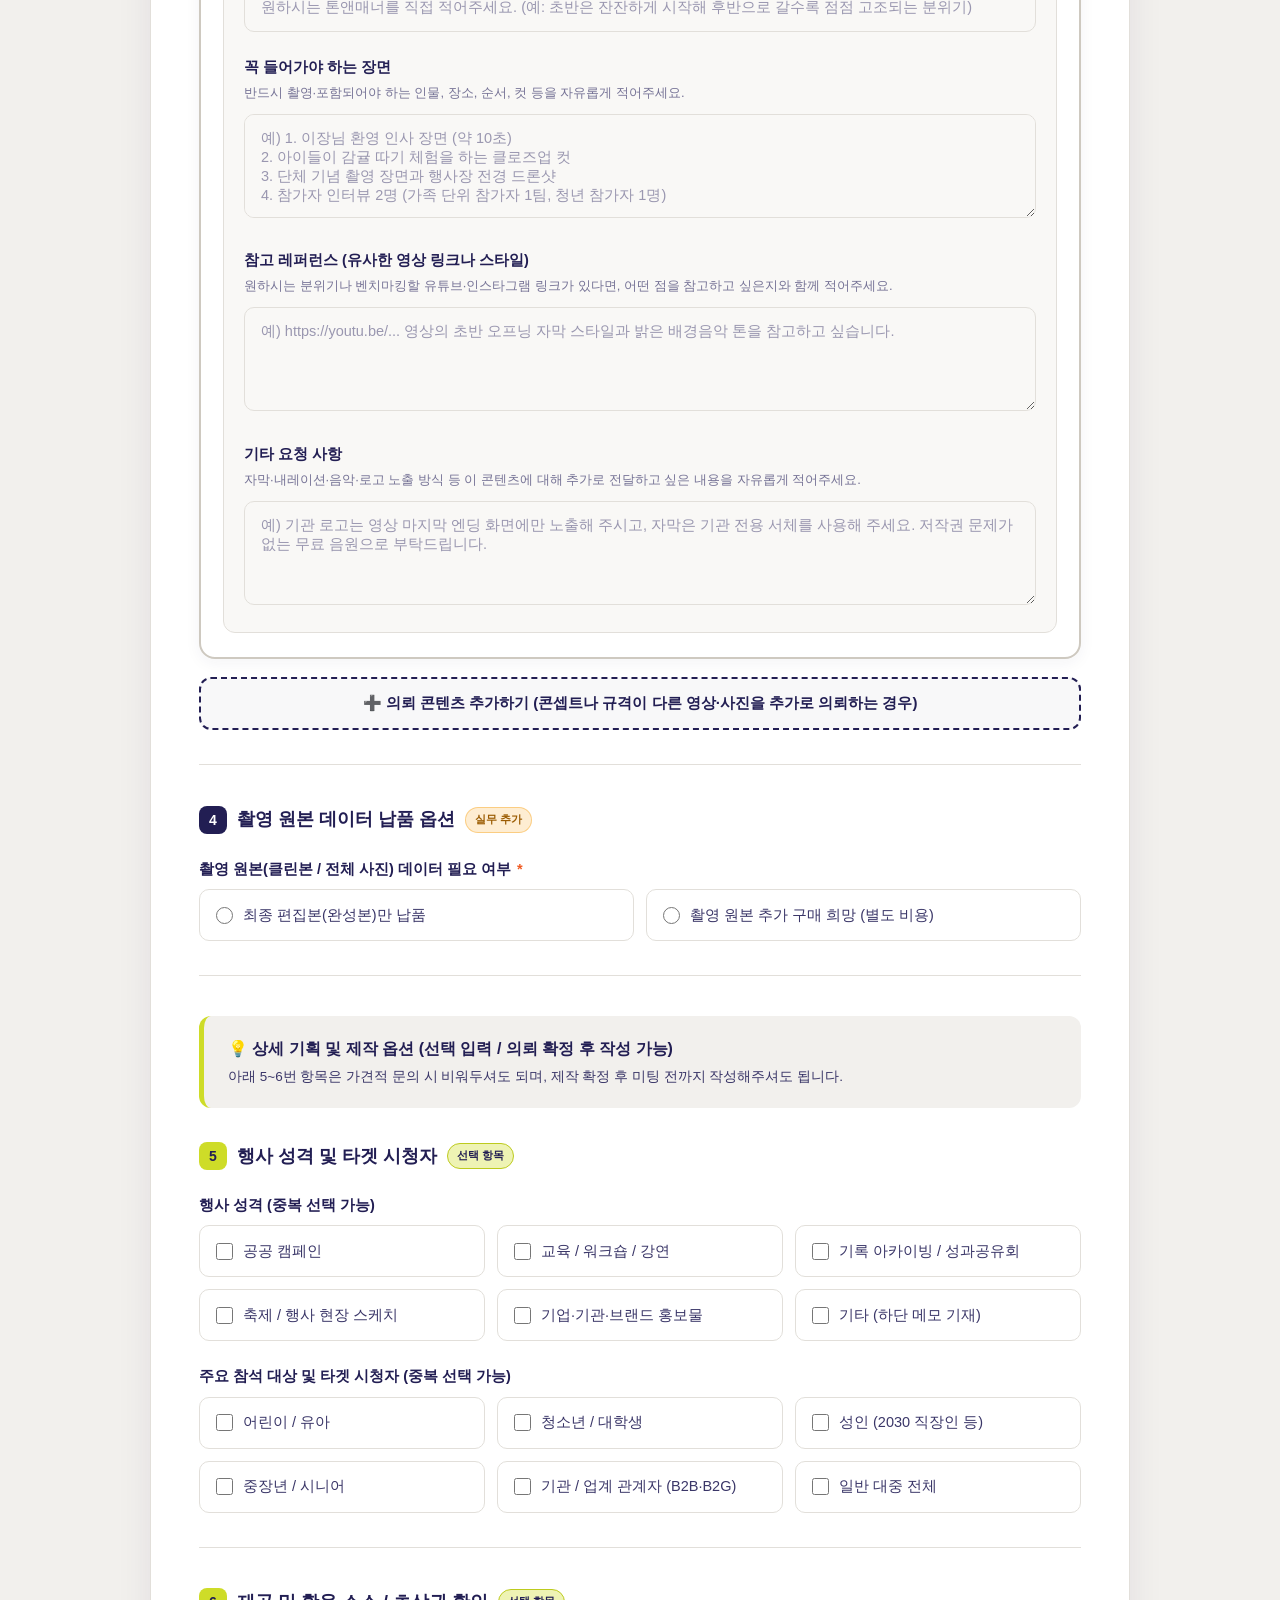
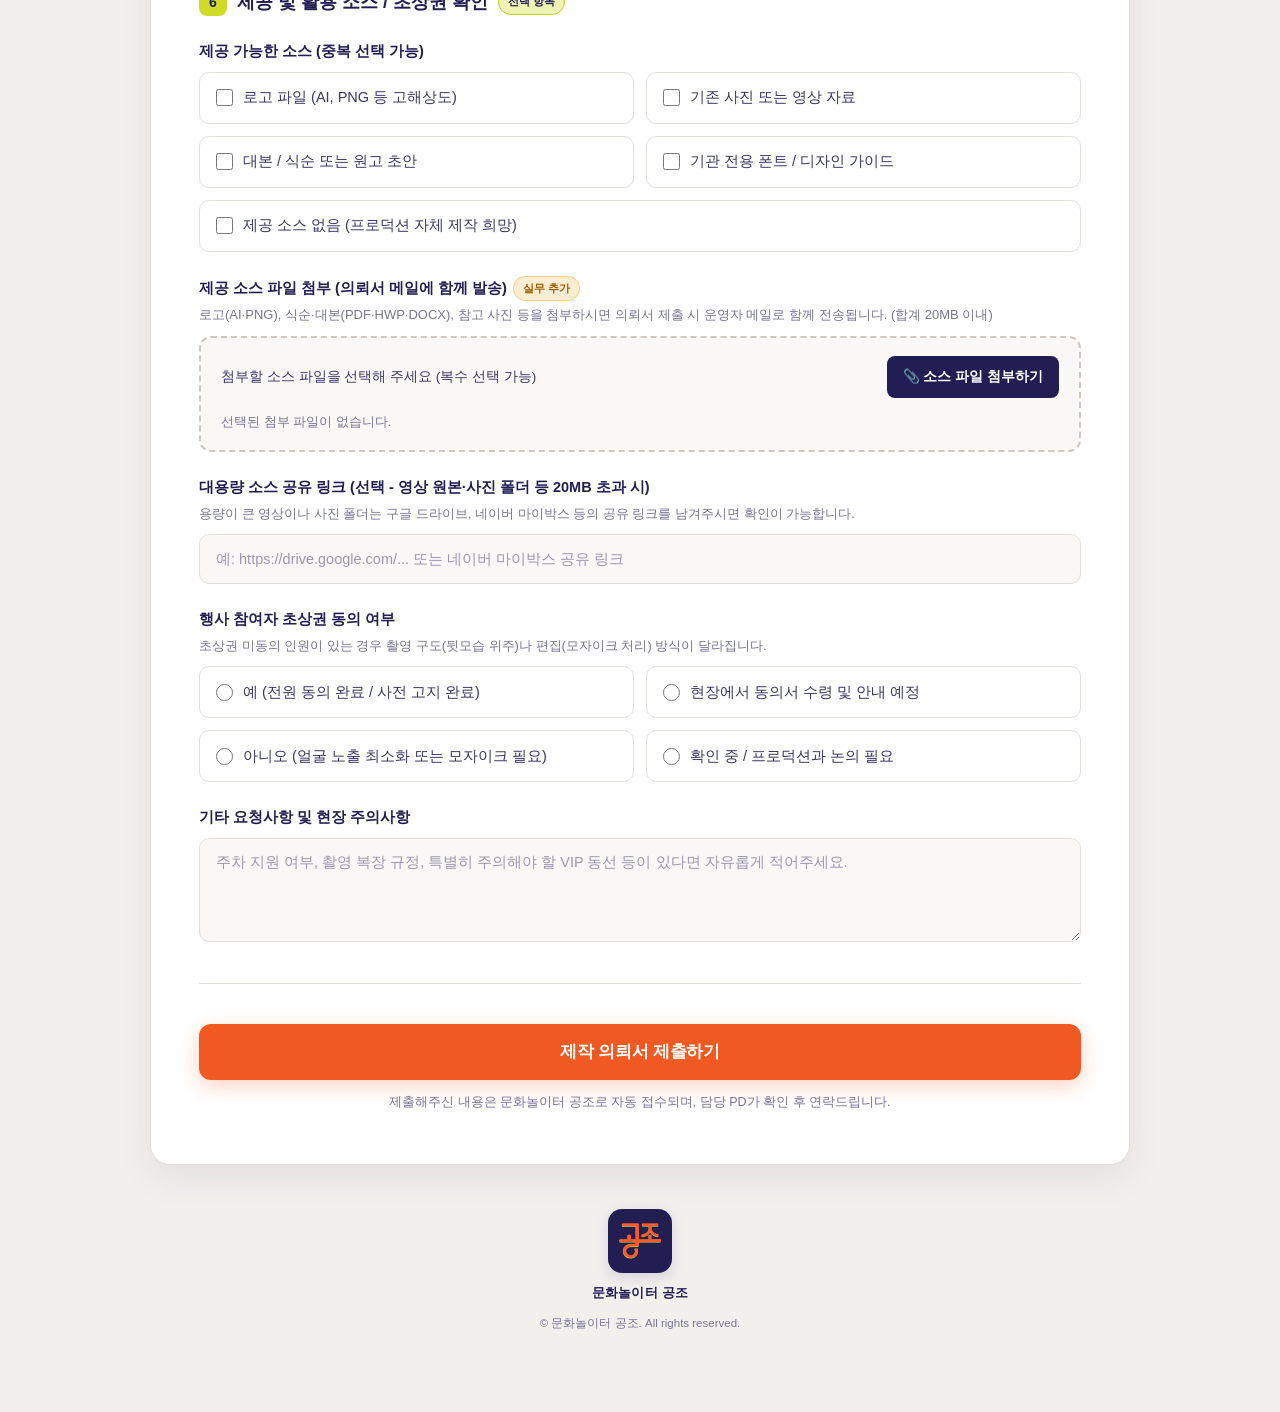
==== commit efc22970: "feat: STEP2, STEP3 옵션 및 설명 개편" ====
--- a/index.html
+++ b/index.html
@@ -1217,12 +1217,15 @@
               <div class="content-step-box">
                 <div class="content-step-title">
                   <span class="step-pill concept">STEP 2</span>
-                  연출 방향 · 핵심 내용 · 활용처
+                  희망 영상 컨셉 (연출 방향) · 핵심 내용 · 활용처
                 </div>
 
                 <div class="form-group">
-                  <label class="field-label">연출 방향 (희망하는 영상 컨셉) <span class="req">*</span></label>
-                  <p class="helper-text">어떤 분위기와 흐름의 영상을 원하시는지, 시청자가 보고 난 뒤 어떤 느낌을 받았으면 하는지 문장으로 자세히 적어주세요.</p>
+                  <label class="field-label">희망하는 영상 컨셉 (연출 방향) <span class="req">*</span></label>
+                  <p class="helper-text">
+                    어떤 분위기와 흐름의 영상을 원하시는지, 시청자가 보고 난 뒤 어떤 느낌을 받았으면 하는지 문장으로 자세히 적어주세요.<br />
+                    아이디어가 없으면 전체적인 스토리 라인을 적어주세요. (시작-중간-마무리)
+                  </p>
                   <textarea name="c1_direction" data-field="direction" rows="4" placeholder="예) 행사 당일의 활기찬 분위기가 잘 느껴지도록 빠른 컷 전환과 경쾌한 음악으로 구성된 1분 내외의 하이라이트 영상을 원합니다. 도입부는 행사장 전경 드론샷으로 시작해 참가자들의 웃는 얼굴과 체험 장면을 리듬감 있게 보여주고, 마지막에는 '내년에도 함께해요'라는 메시지로 마무리했으면 합니다." required></textarea>
                 </div>
 
@@ -1239,11 +1242,11 @@
                 </div>
               </div>
 
-              <!-- STEP 3: 연출 및 편집 스타일 -->
+              <!-- STEP 3: 편집 스타일 세부 요청 -->
               <div class="content-step-box">
                 <div class="content-step-title">
                   <span class="step-pill style">STEP 3</span>
-                  연출 · 편집 스타일 및 세부 요청
+                  편집 스타일 세부 요청
                   <span class="badge-opt">선택 입력</span>
                 </div>
                 <p class="helper-text" style="margin-top: -6px; margin-bottom: 16px;">자세히 적어주실수록 기획 단계에서 다시 여쭤보는 과정 없이 원하시는 결과물에 가깝게 제작할 수 있습니다.</p>
@@ -1254,51 +1257,43 @@
                   <div class="options-grid cols-2">
                     <label class="option-card">
                       <input type="checkbox" name="c1_tone" data-field="tone" value="trendy" />
-                      <span>밝고 트렌디한 (빠른 템포·리듬감)</span>
+                      <span>밝고 트렌디한</span>
                     </label>
                     <label class="option-card">
                       <input type="checkbox" name="c1_tone" data-field="tone" value="cinematic" />
-                      <span>차분하고 감성적인 (시네마틱·여운)</span>
+                      <span>차분하고 감성적인</span>
                     </label>
                     <label class="option-card">
                       <input type="checkbox" name="c1_tone" data-field="tone" value="trustworthy" />
-                      <span>신뢰감 있고 깔끔한 (공공기관·기업 정석)</span>
+                      <span>신뢰감 있고 깔끔한</span>
                     </label>
                     <label class="option-card">
                       <input type="checkbox" name="c1_tone" data-field="tone" value="dynamic" />
-                      <span>현장감 넘치고 역동적인 (에너지 강조)</span>
+                      <span>현장감 넘치고 역동적인</span>
                     </label>
                     <label class="option-card">
                       <input type="checkbox" name="c1_tone" data-field="tone" value="warm" />
-                      <span>따뜻하고 진정성 있는 (다큐·인터뷰 중심)</span>
+                      <span>따뜻하고 진정성 있는</span>
                     </label>
                     <label class="option-card">
                       <input type="checkbox" name="c1_tone" data-field="tone" value="fun" />
-                      <span>유쾌하고 위트 있는 (예능 자막·효과음)</span>
+                      <span>유쾌하고 위트 있는</span>
                     </label>
                     <label class="option-card">
                       <input type="checkbox" name="c1_tone" data-field="tone" value="touching" />
-                      <span>감동적인 스토리텔링 (서사·내레이션)</span>
+                      <span>감동적인 스토리텔링</span>
                     </label>
                     <label class="option-card">
                       <input type="checkbox" name="c1_tone" data-field="tone" value="premium" />
-                      <span>세련되고 고급스러운 (브랜드 필름)</span>
+                      <span>세련되고 고급스러운</span>
                     </label>
                     <label class="option-card">
                       <input type="checkbox" name="c1_tone" data-field="tone" value="info" />
-                      <span>명확한 정보 전달형 (인포그래픽·자막 중심)</span>
-                    </label>
-                    <label class="option-card">
-                      <input type="checkbox" name="c1_tone" data-field="tone" value="retro" />
-                      <span>레트로 · 빈티지 감성 (필름 톤)</span>
-                    </label>
-                    <label class="option-card">
-                      <input type="checkbox" name="c1_tone" data-field="tone" value="cute" />
-                      <span>귀엽고 아기자기한 (어린이·가족 대상)</span>
+                      <span>명확한 정보 전달형</span>
                     </label>
                     <label class="option-card">
                       <input type="checkbox" name="c1_tone" data-field="tone" value="other" />
-                      <span>기타 (아래에 직접 입력)</span>
+                      <span>기타</span>
                     </label>
                   </div>
                   <input type="text" name="c1_toneOther" data-field="toneOther" style="margin-top: 12px;" placeholder="원하시는 톤앤매너를 직접 적어주세요. (예: 초반은 잔잔하게 시작해 후반으로 갈수록 점점 고조되는 분위기)" />
@@ -2212,7 +2207,7 @@
           `  • 제작 구분: ${prodType}`,
           `  • 결과물 형태/분량: ${deliverableStr}`,
           `  • 희망 화면 비율: ${ratio}`,
-          `  • 연출 방향 (희망 컨셉): ${direction}`,
+          `  • 희망 영상 컨셉 (연출 방향): ${direction}`,
           `  • 반드시 담아야 하는 핵심 내용: ${keyMsg}`,
           `  • 활용처: ${usage}`
         ];
@@ -2263,7 +2258,7 @@
         .map((c) => {
           const lines = [
             c.headerTitle,
-            `• 연출 방향 (희망 컨셉): ${c.direction}`,
+            `• 희망 영상 컨셉 (연출 방향): ${c.direction}`,
             `• 반드시 담아야 하는 핵심 내용: ${c.keyMsg}`,
             `• 활용처: ${c.usage}`
           ];
